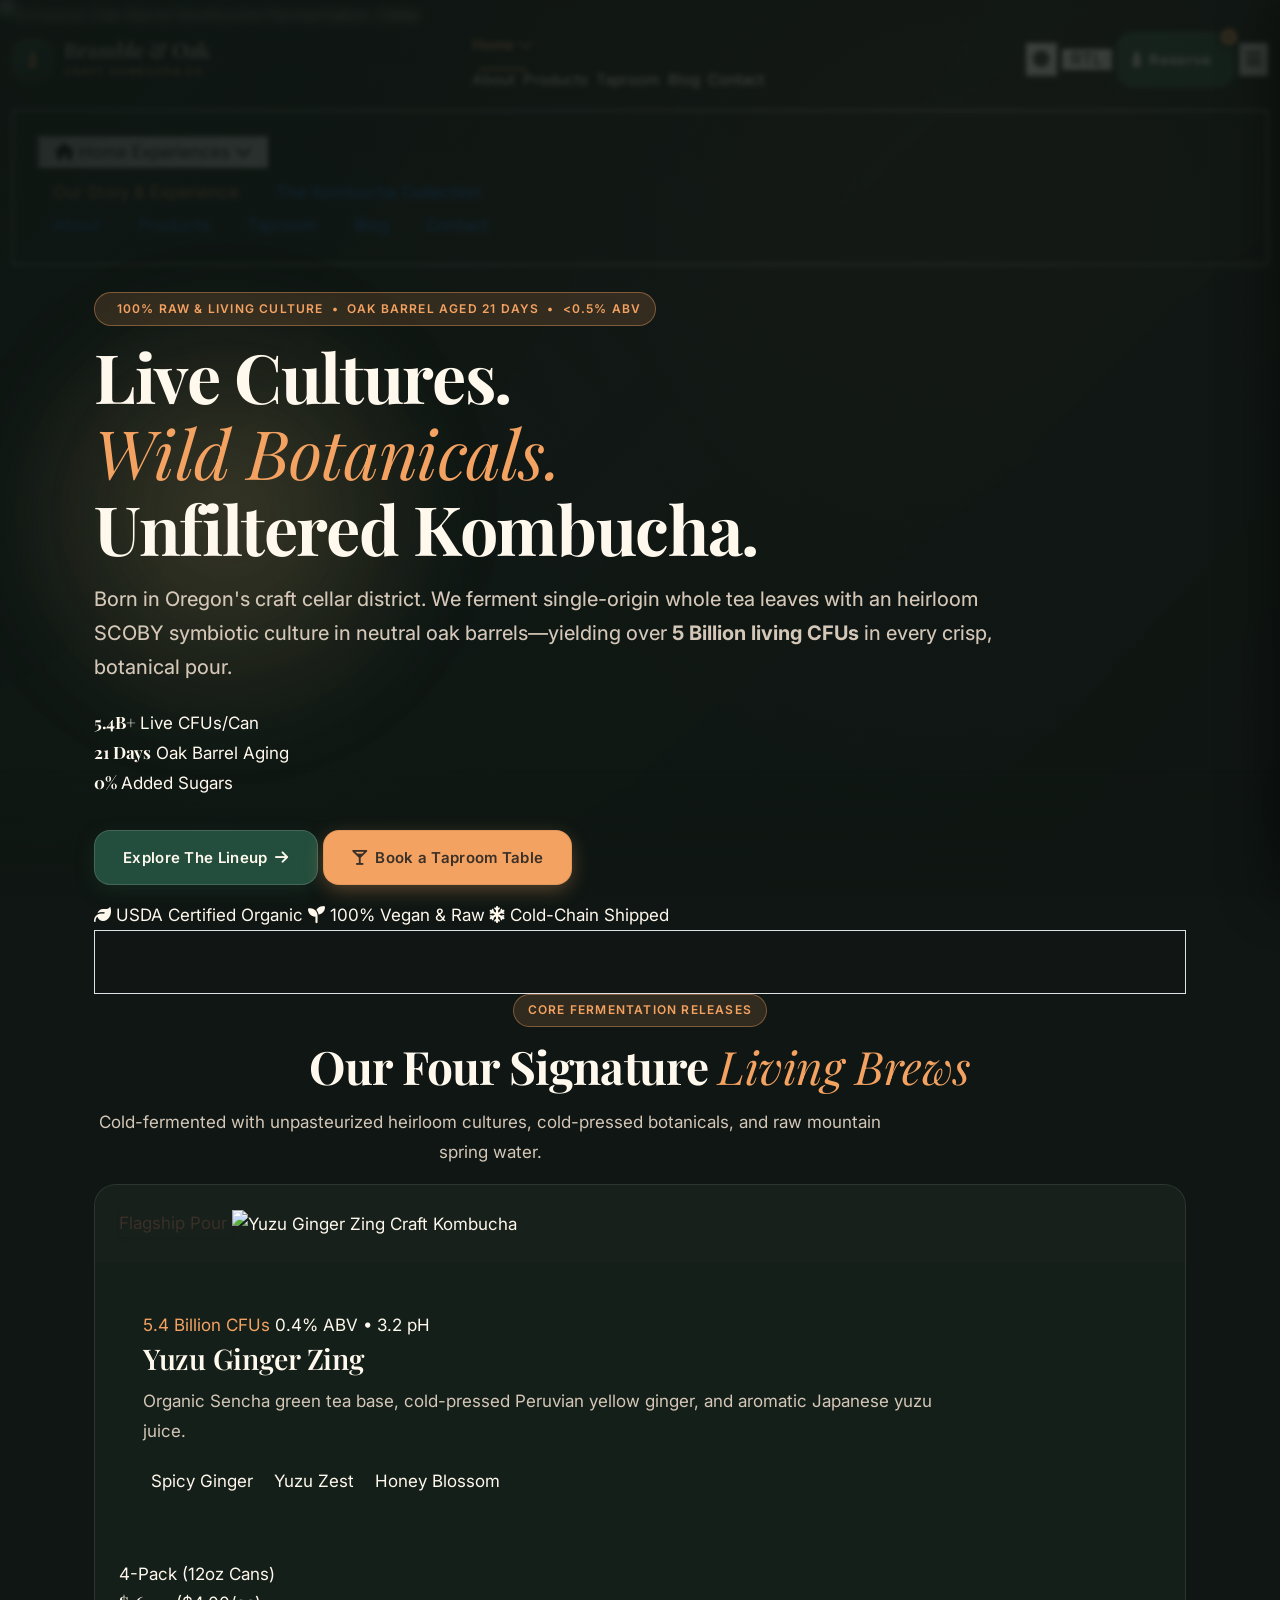
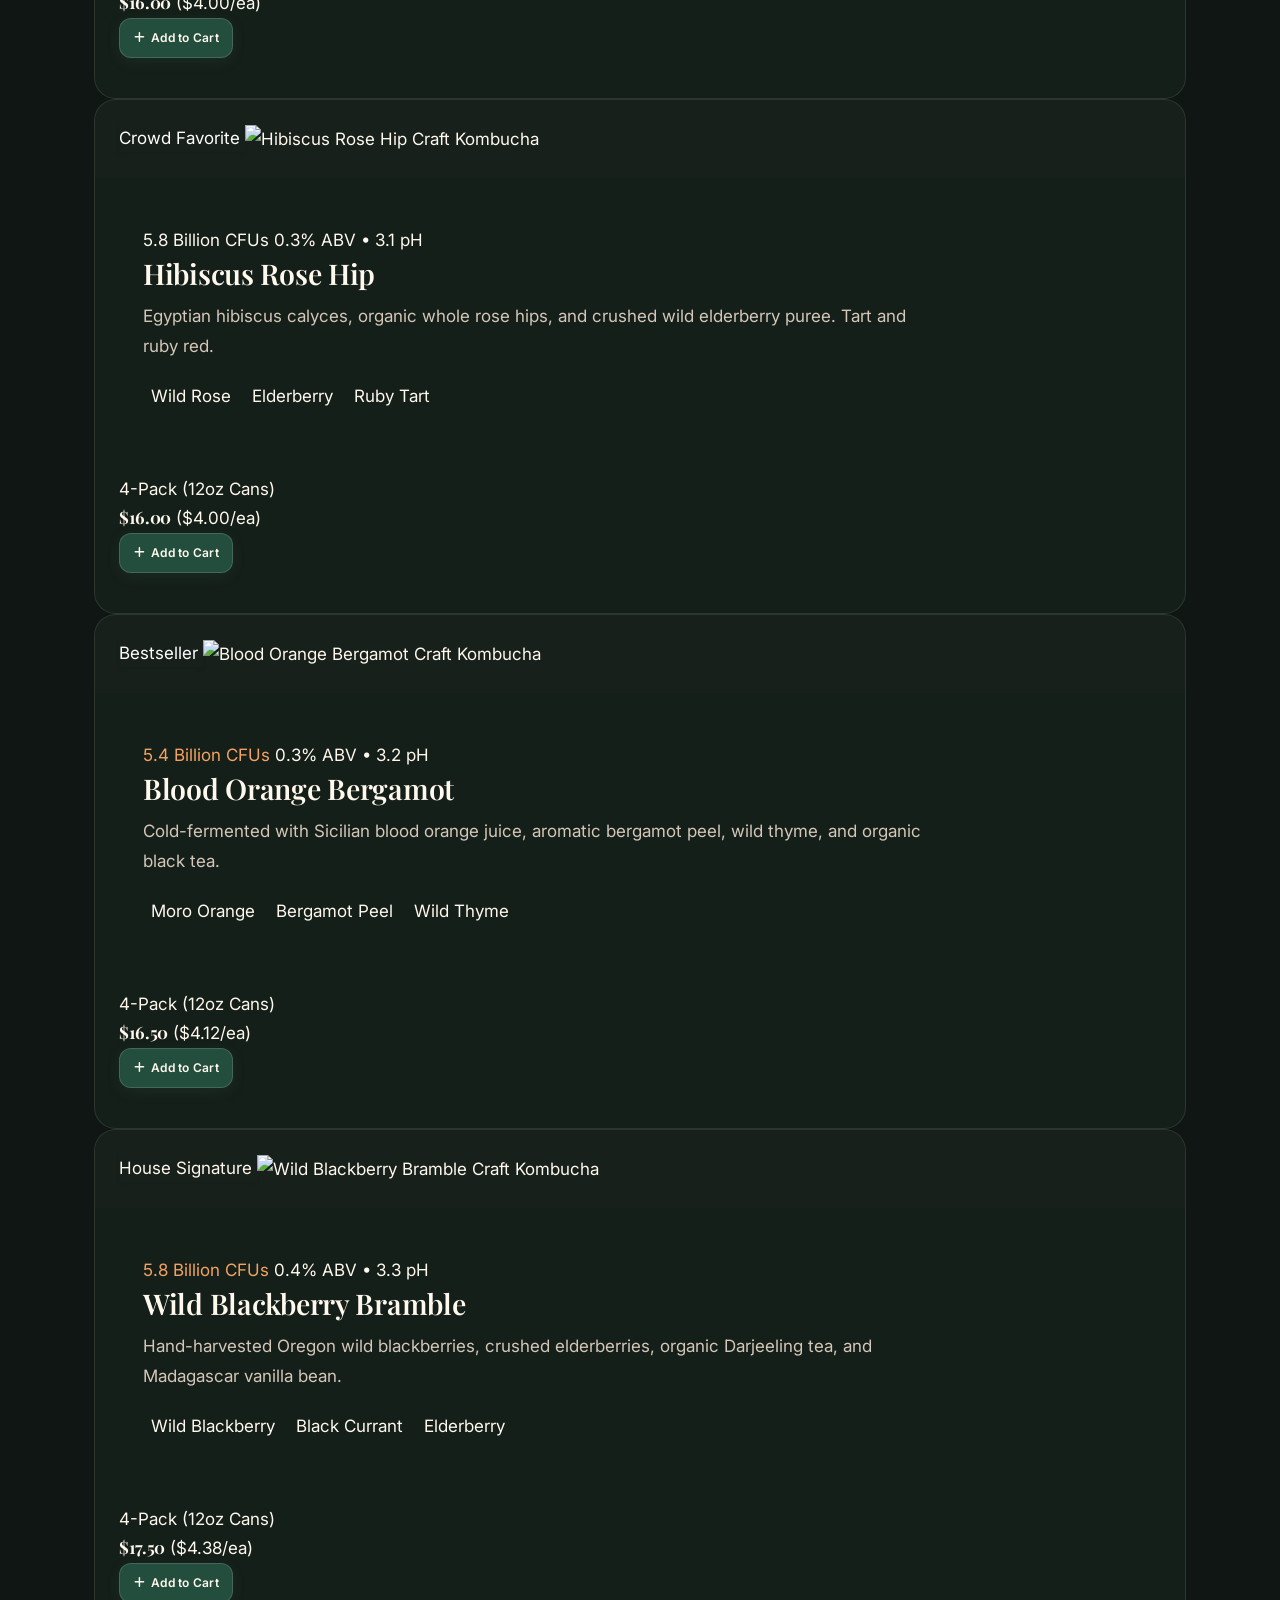
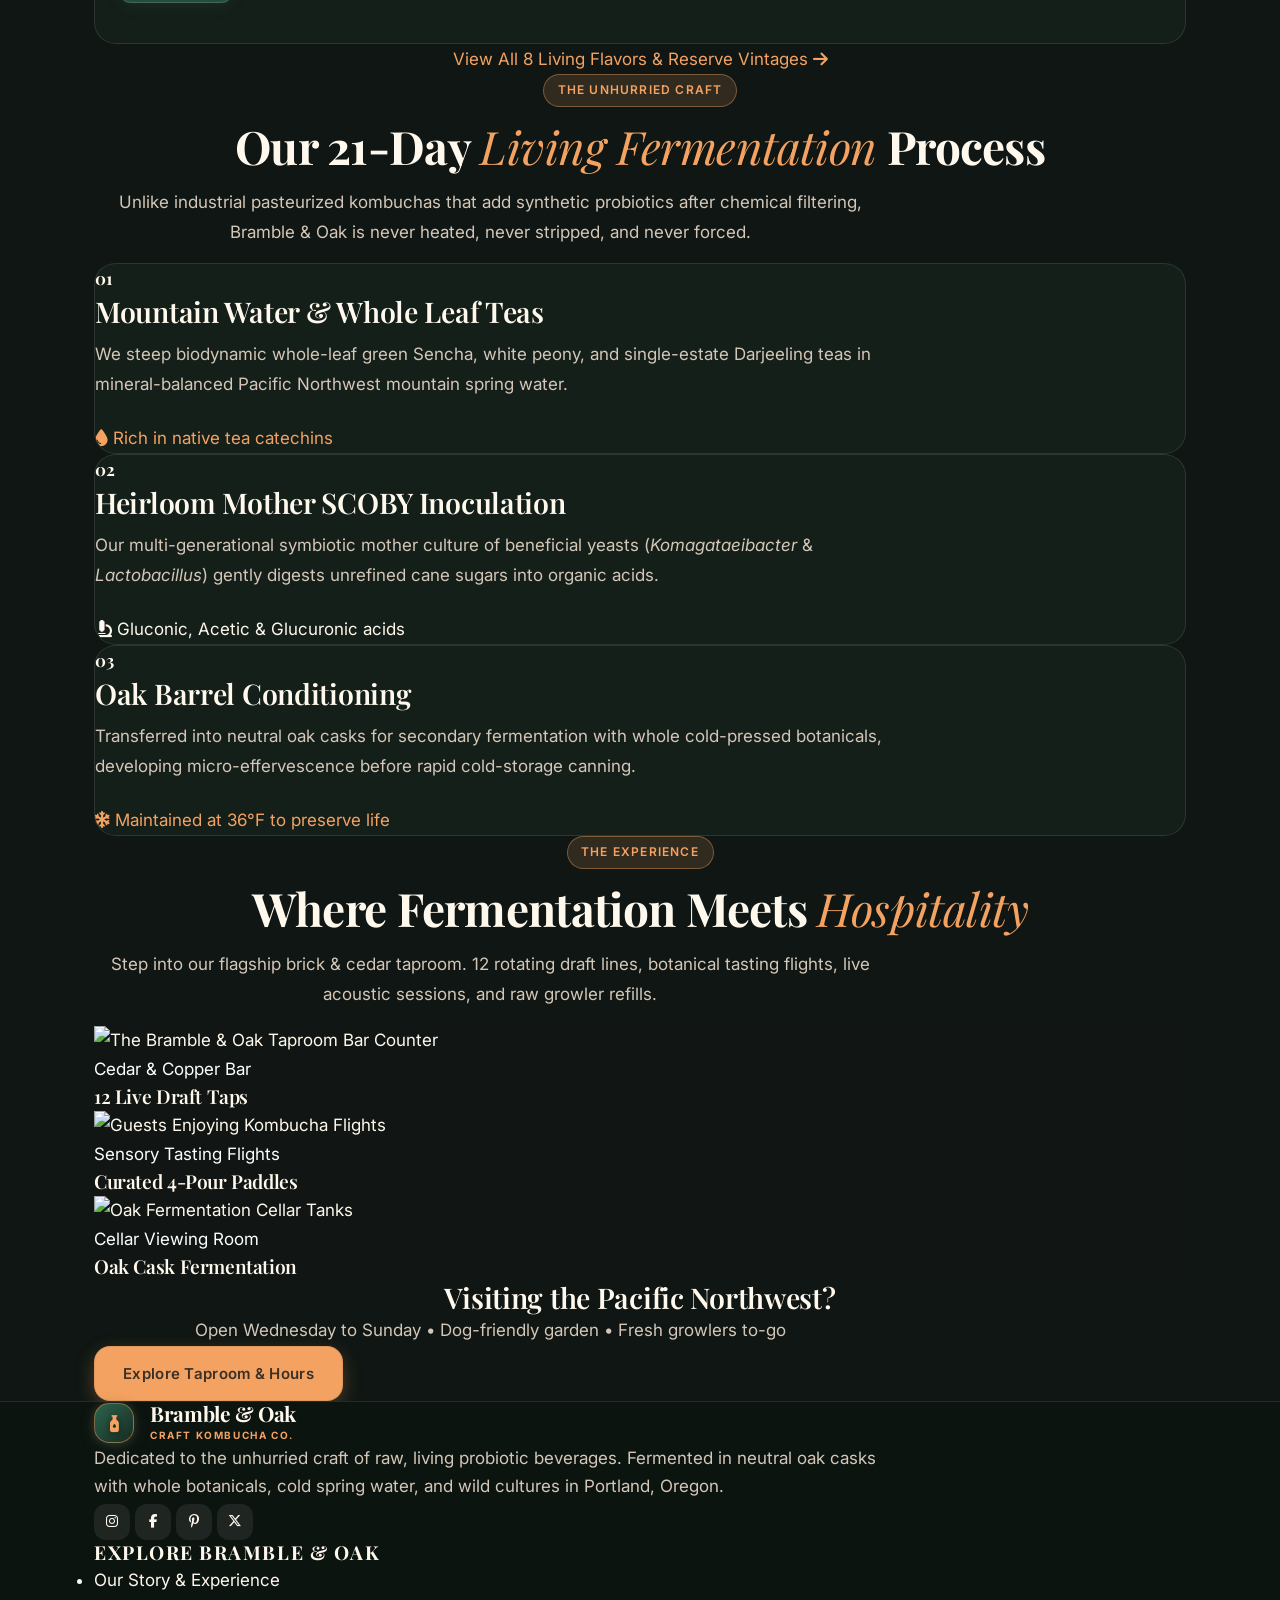
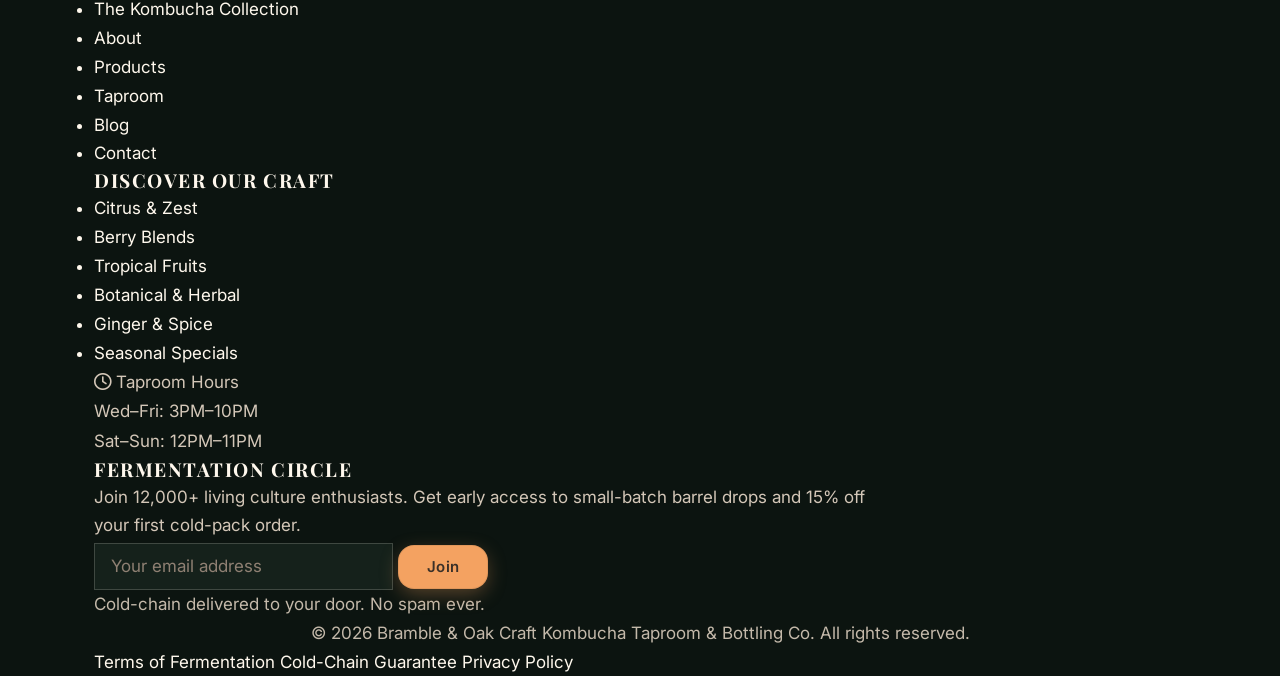
==== index.html @ 80ea899b "Initial commit - Craft Kombucha Taproom and Bottling Company" ====
<!DOCTYPE html>
<html lang="en" dir="ltr" class="dark">
<head>
  <meta charset="UTF-8">
  <meta name="viewport" content="width=device-width, initial-scale=1.0">
  <title>Our Story & Experience | Bramble & Oak Craft Kombucha Taproom & Bottling Co.</title>
  <meta name="description" content="Artisanal oak-aged raw kombucha brewed with high-mountain botanicals, living probiotic cultures, and zero artificial sweeteners. Visit our taproom or order fresh cold-chain cans.">

  <!-- Responsive Brand Favicon -->
  <link rel="icon" type="image/svg+xml" href="assets/images/favicon.svg">
  <link rel="alternate icon" href="assets/images/favicon.svg">
  <meta name="theme-color" content="#234E3D">

  <!-- Zero-Flash Theme & RTL Initializer -->
  <script>
    (function() {
      const theme = localStorage.getItem('bramble_theme_preference') || localStorage.getItem('zyma_theme_preference');
      if (theme === 'light') {
        document.documentElement.classList.remove('dark');
      } else {
        document.documentElement.classList.add('dark');
      }
      const dir = localStorage.getItem('bramble_direction_preference') || localStorage.getItem('zyma_direction_preference');
      if (dir === 'rtl') {
        document.documentElement.setAttribute('dir', 'rtl');
      }
    })();
  </script>

  <!-- Google Fonts: Playfair Display (Headings) & Inter (Body, Nav & Buttons) -->
  <link rel="preconnect" href="https://fonts.googleapis.com">
  <link rel="preconnect" href="https://fonts.gstatic.com" crossorigin>
  <link href="https://fonts.googleapis.com/css2?family=Inter:wght@300;400;500;600;700&family=Playfair+Display:ital,wght@0,400;0,600;0,700;0,800;1,400;1,600;1,700&display=swap" rel="stylesheet">

  <!-- Bootstrap 5.3 CSS -->
  <link href="https://cdn.jsdelivr.net/npm/bootstrap@5.3.3/dist/css/bootstrap.min.css" rel="stylesheet">

  <!-- Font Awesome 6 Icons -->
  <link rel="stylesheet" href="https://cdnjs.cloudflare.com/ajax/libs/font-awesome/6.5.1/css/all.min.css">

  <!-- AOS Animations -->
  <link href="https://unpkg.com/aos@2.3.1/dist/aos.css" rel="stylesheet">

  <!-- Tailwind CSS CDN -->
  <script src="https://cdn.tailwindcss.com"></script>
  <script>
    tailwind.config = {
      darkMode: 'class',
      theme: {
        extend: {
          colors: {
            'forest-green': '#234E3D',
            'forest-green-hover': '#1B3F31',
            'forest-green-light': '#2D634E',
            'warm-orange': '#F4A261',
            'warm-orange-hover': '#E7924F',
            'dark-brown': '#3A3028',
            'cream': '#FFF8ED',
            brand: {
              green: '#234E3D',
              orange: '#F4A261',
              brown: '#3A3028',
              cream: '#FFF8ED',
              dark: '#0F1613',
              surface: '#17211C',
            }
          },
          fontFamily: {
            heading: ['Playfair Display', 'Georgia', 'serif'],
            serif: ['Playfair Display', 'Georgia', 'serif'],
            body: ['Inter', 'system-ui', 'sans-serif'],
            sans: ['Inter', 'system-ui', 'sans-serif'],
          }
        }
      }
    }
  </script>

  <!-- Custom CSS -->
  <link rel="stylesheet" href="assets/css/custom.css">
</head>
<body class="bg-[#FDFBF7] dark:bg-[#0F1613] text-[#3A3028] dark:text-[#FFF8ED] transition-colors duration-300">

  <!-- ==========================================================================
       GLOBAL STICKY GLASSMORPHIC NAVBAR (BRAMBLE & OAK)
       ========================================================================== -->
  <header id="mainNavbar" class="fixed top-0 left-0 right-0 z-50 py-4 transition-all duration-300 border-b border-transparent">
    <div class="container mx-auto px-2.5 sm:px-6 lg:px-8">
      <div class="navbar-header-row flex items-center justify-between flex-nowrap w-full">
        
        <!-- Brand Logo -->
        <a href="index.html" class="brand-logo flex items-center gap-2.5 sm:gap-3 group text-decoration-none shrink min-w-0" aria-label="Bramble & Oak Craft Kombucha">
          <div class="brand-logo-icon shrink-0">
            <i class="fa-solid fa-bottle-droplet text-base sm:text-lg"></i>
          </div>
          <div class="brand-logo-text flex flex-col justify-center min-w-0">
            <span class="brand-logo-title">Bramble &amp; Oak</span>
            <span class="brand-logo-subtitle">Craft Kombucha Co.</span>
          </div>
        </a>

        <!-- Desktop Navigation Links (Inter, 14–16px, Medium/Semibold Weight) -->
        <nav class="hidden lg:flex items-center gap-7 text-sm font-medium text-[#3A3028] dark:text-[#FFF8ED]">
          <!-- Home Dropdown -->
          <div class="relative nav-dropdown-wrapper" id="homeDropdownWrapper">
            <button id="homeDropdownBtn" class="nav-link-item flex items-center gap-1.5 hover:text-[#F4A261] dark:hover:text-[#F4A261] transition py-2 text-warm-orange active font-semibold border-0 bg-transparent" aria-haspopup="true" aria-expanded="false">
              <span>Home</span>
              <i class="fa-solid fa-chevron-down text-[10px] opacity-75 transition-transform duration-200"></i>
            </button>
            <div id="homeDropdownMenu" class="nav-dropdown-menu absolute top-full left-0 mt-2 w-64 p-2 rounded-2xl bg-[#FDFBF7] dark:bg-[#17211C] border border-[#3A3028]/10 dark:border-[#FFF8ED]/10 shadow-2xl z-50">
              <a href="index.html" class="block px-3.5 py-2.5 rounded-xl text-xs font-semibold text-[#3A3028] dark:text-[#FFF8ED] bg-[#F4A261]/15 text-[#F4A261] transition text-decoration-none">
                <span class="block font-bold">Our Story &amp; Experience</span>
                <span class="text-[11px] text-[#3A3028]/70 dark:text-[#FFF8ED]/70 font-normal">General services &amp; brewery showcase</span>
              </a>
              <a href="home-niche.html" class="block px-3.5 py-2.5 rounded-xl text-xs font-semibold text-[#3A3028] dark:text-[#FFF8ED] hover:bg-[#F4A261]/15 hover:text-[#F4A261] transition text-decoration-none mt-1">
                <span class="block font-bold">The Kombucha Collection</span>
                <span class="text-[11px] text-[#3A3028]/70 dark:text-[#FFF8ED]/70 font-normal">Artisanal bottles &amp; reserve cellar</span>
              </a>
            </div>
          </div>

          <a href="about.html" class="nav-link-item hover:text-[#F4A261] dark:hover:text-[#F4A261] transition text-decoration-none">About</a>
          <a href="products.html" class="nav-link-item hover:text-[#F4A261] dark:hover:text-[#F4A261] transition text-decoration-none">Products</a>
          <a href="taproom.html" class="nav-link-item hover:text-[#F4A261] dark:hover:text-[#F4A261] transition text-decoration-none">Taproom</a>
          <a href="blog.html" class="nav-link-item hover:text-[#F4A261] dark:hover:text-[#F4A261] transition text-decoration-none">Blog</a>
          <a href="contact.html" class="nav-link-item hover:text-[#F4A261] dark:hover:text-[#F4A261] transition text-decoration-none">Contact</a>
        </nav>

        <!-- Utilities (Single Line Responsive on All Screen Sizes) -->
        <div class="navbar-utilities-group flex items-center gap-1 sm:gap-2 lg:gap-2.5 shrink-0">
          <!-- Theme Toggle -->
          <button class="theme-toggle-btn w-8 h-8 sm:w-9 sm:h-9 rounded-lg sm:rounded-xl border border-[#3A3028]/15 dark:border-[#FFF8ED]/15 bg-white/70 dark:bg-[#17211C]/70 hover:bg-[#F4A261]/15 flex items-center justify-center transition shrink-0" title="Toggle Theme" aria-label="Toggle dark/light mode">
            <i class="theme-toggle-icon fa-solid fa-sun text-[#F4A261] text-xs sm:text-sm"></i>
          </button>

          <!-- RTL / LTR Toggle (Single Line Responsive across Mobile, Tablet & Desktop) -->
          <button class="rtl-toggle-btn flex items-center justify-center h-8 sm:h-9 px-2 sm:px-2.5 rounded-lg sm:rounded-xl border border-[#3A3028]/15 dark:border-[#FFF8ED]/15 bg-white/70 dark:bg-[#17211C]/70 hover:bg-[#F4A261]/15 text-xs font-bold text-[#3A3028] dark:text-[#FFF8ED] transition shrink-0" title="Toggle Direction (RTL / LTR)" aria-label="Toggle text direction">
            <span class="rtl-toggle-text text-[11px] sm:text-xs font-bold">RTL</span>
          </button>

          <!-- Shopping Cart Trigger Button with Live Badge -->
          <button data-cart-trigger class="btn-primary-forest relative px-2.5 sm:px-3.5 h-8 sm:h-9 rounded-lg sm:rounded-xl text-xs flex items-center gap-1.5 sm:gap-2 shadow-md shrink-0" aria-label="Open Cart">
            <i class="fa-solid fa-bottle-droplet text-xs sm:text-sm text-[#F4A261]"></i>
            <span class="hidden sm:inline">Reserve</span>
            <span class="cart-badge-count absolute -top-1.5 -right-1.5 min-w-[18px] sm:min-w-[20px] h-[18px] sm:h-[20px] px-1 bg-[#F4A261] text-[#3A3028] text-[10px] sm:text-[11px] font-bold rounded-full flex items-center justify-center shadow">
              0
            </span>
          </button>

          <!-- Mobile Hamburger Toggle -->
          <button id="mobileMenuToggle" class="lg:hidden w-8 h-8 sm:w-9 sm:h-9 rounded-lg sm:rounded-xl border border-[#3A3028]/15 dark:border-[#FFF8ED]/15 bg-white/70 dark:bg-[#17211C]/70 flex items-center justify-center text-[#3A3028] dark:text-[#FFF8ED] focus:outline-none shrink-0" aria-label="Open Menu" aria-expanded="false">
            <i class="fa-solid fa-bars text-xs sm:text-sm"></i>
          </button>
        </div>
      </div>

      <!-- Mobile Dropdown Menu -->
      <div id="mobileMenuDropdown" class="lg:hidden hidden mt-3 p-4 rounded-2xl bg-[#FDFBF7]/98 dark:bg-[#17211C]/98 border border-[#3A3028]/10 dark:border-[#FFF8ED]/10 shadow-2xl backdrop-blur-xl space-y-2">
        <!-- Expandable Home Submenu -->
        <div>
          <button id="mobileHomeSubToggle" class="w-full flex items-center justify-between px-3 py-2.5 rounded-xl text-sm font-semibold text-[#3A3028] dark:text-[#FFF8ED] hover:bg-[#F4A261]/15 transition" aria-expanded="false">
            <span class="flex items-center gap-2"><i class="fa-solid fa-house text-xs text-[#F4A261]"></i> Home Experiences</span>
            <i class="fa-solid fa-chevron-down text-xs transition-transform duration-200"></i>
          </button>
          <div id="mobileHomeSubMenu" class="hidden pl-4 pr-1 py-1 space-y-1 mt-1 border-l-2 border-[#F4A261]/40 ml-3">
            <a href="index.html" class="block px-3 py-2 rounded-lg text-xs font-semibold text-[#F4A261] bg-[#F4A261]/15 text-decoration-none">
              Our Story & Experience
            </a>
            <a href="home-niche.html" class="block px-3 py-2 rounded-lg text-xs font-semibold text-[#3A3028] dark:text-[#FFF8ED] hover:bg-[#F4A261]/15 hover:text-[#F4A261] transition text-decoration-none">
              The Kombucha Collection
            </a>
          </div>
        </div>

        <a href="about.html" class="block px-3 py-2.5 rounded-xl text-sm font-semibold hover:bg-[#F4A261]/15 text-[#3A3028] dark:text-[#FFF8ED] text-decoration-none">
          About
        </a>
        <a href="products.html" class="block px-3 py-2.5 rounded-xl text-sm font-semibold hover:bg-[#F4A261]/15 text-[#3A3028] dark:text-[#FFF8ED] text-decoration-none">
          Products
        </a>
        <a href="taproom.html" class="block px-3 py-2.5 rounded-xl text-sm font-semibold hover:bg-[#F4A261]/15 text-[#3A3028] dark:text-[#FFF8ED] text-decoration-none">
          Taproom
        </a>
        <a href="blog.html" class="block px-3 py-2.5 rounded-xl text-sm font-semibold hover:bg-[#F4A261]/15 text-[#3A3028] dark:text-[#FFF8ED] text-decoration-none">
          Blog
        </a>
        <a href="contact.html" class="block px-3 py-2.5 rounded-xl text-sm font-semibold hover:bg-[#F4A261]/15 text-[#3A3028] dark:text-[#FFF8ED] text-decoration-none">
          Contact
        </a>


      </div>
    </div>
  </header>

  <!-- ==========================================================================
       HERO SECTION: MASTER BRAND SHOWCASE
       H1: 56–72px desktop, 36–44px mobile, tight line height
       Rich typography, selective italic emphasis, warm orange highlights
       ========================================================================== -->
  <section class="relative min-h-screen pt-32 pb-20 flex items-center overflow-hidden">
    <!-- Hero Background Image & Atmospheric Overlays -->
    <div class="hero-bg-layer" aria-hidden="true">
      <img src="https://images.unsplash.com/photo-1558642452-9d2a7deb7f62?auto=format&fit=crop&q=80&w=2000" 
           alt="Artisanal Oak Barrel Kombucha Fermentation Cellar" 
           class="hero-bg-img hero-parallax-bg" 
           data-parallax-speed="0.18"
           loading="eager" 
           fetchpriority="high">
      <div class="hero-bg-overlay"></div>
      <div class="hero-bg-gradient-bottom"></div>
    </div>

    <!-- Ambient Auras -->
    <div class="ambient-glow-amber top-12 -left-20"></div>
    <div class="ambient-glow-green bottom-10 right-0"></div>

    <div class="container mx-auto px-4 sm:px-6 lg:px-8 relative z-10">
      <div class="grid grid-cols-1 lg:grid-cols-12 gap-12 items-center">
        
        <!-- Left Column: Copy & CTAs with Cinematic Staggered Entrance -->
        <div class="lg:col-span-7 space-y-6">
          <!-- Quality Pill Badges with Balanced Letter Spacing -->
          <div class="section-eyebrow hero-eyebrow-enter">
            <span class="w-2 h-2 rounded-full bg-emerald-600 dark:bg-emerald-500 animate-ping shrink-0"></span>
            <span class="whitespace-nowrap">100% Raw &amp; Living Culture</span>
            <span class="hidden sm:inline text-stone-500 dark:text-stone-400">•</span>
            <span class="hidden sm:inline whitespace-nowrap">Oak Barrel Aged 21 Days</span>
            <span class="hidden md:inline text-stone-500 dark:text-stone-400">•</span>
            <span class="hidden md:inline whitespace-nowrap">&lt;0.5% ABV</span>
          </div>

          <!-- Fluid H1: 56–72px desktop, 36–44px mobile -->
          <h1 class="text-h1 hero-title-enter" dir="ltr">
            Live Cultures. <br>
            <span class="editorial-italic font-normal text-warm-orange">Wild Botanicals.</span><br>
            Unfiltered Kombucha.
          </h1>

          <!-- Body Text: Inter, 16–18px desktop, 15–16px mobile, Line height 1.6–1.8 -->
          <p class="lead-text max-w-xl hero-lead-enter" dir="ltr">
            Born in Oregon's craft cellar district. We ferment single-origin whole tea leaves with an heirloom SCOBY symbiotic culture in neutral oak barrels—yielding over <strong class="text-stone-900 dark:text-white font-semibold">5 Billion living CFUs</strong> in every crisp, botanical pour.
          </p>

          <!-- Metric Highlights Grid -->
          <div class="grid grid-cols-3 gap-4 pt-2 max-w-lg border-y border-stone-300/80 dark:border-stone-800/80 py-4 hero-metrics-enter" dir="ltr">
            <div>
              <span class="block font-heading font-bold text-2xl sm:text-3xl text-warm-orange">5.4B+</span>
              <span class="text-[11px] uppercase tracking-wider text-stone-700 dark:text-stone-400 font-semibold font-sans">Live CFUs/Can</span>
            </div>
            <div>
              <span class="block font-heading font-bold text-2xl sm:text-3xl text-[#1E4334] dark:text-emerald-400">21 Days</span>
              <span class="text-[11px] uppercase tracking-wider text-stone-700 dark:text-stone-400 font-semibold font-sans">Oak Barrel Aging</span>
            </div>
            <div>
              <span class="block font-heading font-bold text-2xl sm:text-3xl text-stone-900 dark:text-stone-200">0%</span>
              <span class="text-[11px] uppercase tracking-wider text-stone-700 dark:text-stone-400 font-semibold font-sans">Added Sugars</span>
            </div>
          </div>

          <!-- Buttons: Primary Forest Green + Secondary Warm Orange -->
          <div class="flex flex-wrap items-center gap-4 pt-2 hero-cta-enter">
            <a href="products.html" class="btn-primary-forest text-decoration-none">
              <span>Explore The Lineup</span>
              <i class="fa-solid fa-arrow-right text-xs"></i>
            </a>
            <a href="taproom.html#reservations" class="btn-secondary-orange text-decoration-none">
              <i class="fa-solid fa-martini-glass text-xs"></i>
              <span>Book a Taproom Table</span>
            </a>
          </div>

          <!-- Trust Badges with Tasteful Spacing -->
          <div class="pt-3 flex flex-wrap items-center gap-6 text-xs text-stone-700 dark:text-stone-400 font-medium hero-trust-enter">
            <span class="flex items-center gap-1.5"><i class="fa-solid fa-leaf text-[#1E4334] dark:text-[#F4A261]"></i> USDA Certified Organic</span>
            <span class="flex items-center gap-1.5"><i class="fa-solid fa-seedling text-[#1E4334] dark:text-[#F4A261]"></i> 100% Vegan & Raw</span>
            <span class="flex items-center gap-1.5"><i class="fa-solid fa-snowflake text-sky-600 dark:text-sky-400"></i> Cold-Chain Shipped</span>
          </div>
        </div>

        <!-- Right Column: Visual Bottle Composition & Card -->
        <div class="lg:col-span-5 relative hero-card-enter">
          <div class="relative mx-auto max-w-md">
            
            <!-- Glow backdrop circle -->
            <div class="absolute inset-0 bg-gradient-to-tr from-[#F4A261]/25 to-[#234E3D]/20 rounded-full filter blur-3xl transform scale-90"></div>

            <!-- Main Feature Image with Glass Frame & Subtle Parallax Response -->
            <div class="relative rounded-3xl overflow-hidden border border-white/20 dark:border-stone-700/60 shadow-2xl bg-white/40 dark:bg-stone-800/40 backdrop-blur-xl p-3 img-zoom-container">
              <img src="https://images.unsplash.com/photo-1556881286-fc6915169721?auto=format&fit=crop&q=80&w=1200" 
                   alt="Bramble & Oak Craft Kombucha Pour with Botanicals" 
                   class="w-full h-[460px] object-cover rounded-2xl hover-scale hero-parallax-img"
                   data-parallax-speed="0.08"
                   loading="eager"
                   fetchpriority="high">
            </div>

          </div>
        </div>

      </div>
    </div>
  </section>

  <!-- ==========================================================================
       SIGNATURE FLAVORS SHOWCASE
       H2: 40–48px desktop, 28–34px mobile
       H3: 24–30px desktop, 22–26px mobile
       ========================================================================== -->
  <section class="py-24 relative bg-[#F9F5EC]/60 dark:bg-[#111714]">
    <div class="container mx-auto px-4 sm:px-6 lg:px-8">
      
      <!-- Section Header -->
      <div class="max-w-2xl mx-auto text-center space-y-3 mb-16" data-aos="fade-up">
        <span class="section-eyebrow">
          Core Fermentation Releases
        </span>
        <h2 class="text-h2 font-heading">
          Our Four Signature <span class="editorial-italic font-normal text-warm-orange">Living Brews</span>
        </h2>
        <p class="text-stone-600 dark:text-stone-300 text-sm sm:text-base">
          Cold-fermented with unpasteurized heirloom cultures, cold-pressed botanicals, and raw mountain spring water.
        </p>
      </div>

      <!-- 4 Cards Grid -->
      <div class="grid grid-cols-1 md:grid-cols-2 lg:grid-cols-4 gap-6 xl:gap-8">
        
        <!-- Product 1: Yuzu Ginger Zing -->
        <div class="glass-card flex flex-col justify-between overflow-hidden group hover-lift fade-up-scroll h-full" data-aos="fade-up" data-aos-delay="50">
          <div>
            <div class="relative overflow-hidden h-60 bg-gradient-to-b from-[#F4A261]/10 to-transparent p-4 flex items-center justify-center img-zoom-container">
              <span class="absolute top-4 left-4 z-10 px-2.5 py-1 rounded-full text-[10px] font-semibold uppercase tracking-wider bg-[#F4A261] text-[#3A3028] shadow-sm">
                Flagship Pour
              </span>
              <img src="https://images.unsplash.com/photo-1613478223719-2ab802602423?auto=format&fit=crop&q=80&w=800" 
                   alt="Yuzu Ginger Zing Craft Kombucha" 
                   loading="lazy"
                   class="h-full w-full object-cover rounded-xl filter drop-shadow-md group-hover:scale-105 transition-transform duration-500">
            </div>

            <div class="p-5 space-y-3">
              <div class="flex items-center justify-between text-xs text-stone-600 dark:text-stone-400">
                <span class="font-semibold text-warm-orange">5.4 Billion CFUs</span>
                <span>0.4% ABV • 3.2 pH</span>
              </div>
              <h3 class="text-h3 font-heading font-bold text-stone-900 dark:text-white group-hover:text-warm-orange transition">
                Yuzu Ginger Zing
              </h3>
              <p class="text-xs text-stone-600 dark:text-stone-300 line-clamp-2 leading-relaxed">
                Organic Sencha green tea base, cold-pressed Peruvian yellow ginger, and aromatic Japanese yuzu juice.
              </p>
              
              <!-- Tasting notes tags with balanced letter spacing -->
              <div class="flex flex-wrap gap-1.5 pt-1">
                <span class="px-2 py-0.5 rounded-md bg-stone-200/70 dark:bg-stone-800 text-[10px] font-semibold text-stone-700 dark:text-stone-300">Spicy Ginger</span>
                <span class="px-2 py-0.5 rounded-md bg-stone-200/70 dark:bg-stone-800 text-[10px] font-semibold text-stone-700 dark:text-stone-300">Yuzu Zest</span>
                <span class="px-2 py-0.5 rounded-md bg-stone-200/70 dark:bg-stone-800 text-[10px] font-semibold text-stone-700 dark:text-stone-300">Honey Blossom</span>
              </div>
            </div>
          </div>

          <div class="p-4 sm:p-5 pt-0 border-t border-stone-200/60 dark:border-stone-800/60 mt-auto">
            <div class="flex items-center justify-between py-3 gap-2 min-h-[58px]">
              <div class="min-w-0 pr-1">
                <span class="text-[11px] sm:text-xs text-stone-600 dark:text-stone-400 block font-medium truncate">4-Pack (12oz Cans)</span>
                <div class="flex items-baseline gap-1">
                  <span class="font-heading font-bold text-base sm:text-lg text-stone-900 dark:text-white">$16.00</span>
                  <span class="text-[10px] sm:text-[11px] text-stone-500 dark:text-stone-400 font-medium whitespace-nowrap">($4.00/ea)</span>
                </div>
              </div>
              <button type="button" 
                onclick="window.handleCardAddToCart(this, 'yuzu-ginger-zing', 'fourPack', 1)" 
                class="btn-card-add shrink-0 px-3 py-2 text-xs font-semibold rounded-xl flex items-center justify-center gap-1.5 shadow-md active:scale-95 transition-all" 
                aria-label="Add Yuzu Ginger Zing to cart">
                <i class="fa-solid fa-plus text-[10px]"></i>
                <span class="whitespace-nowrap">Add to Cart</span>
              </button>
            </div>
          </div>
        </div>

        <!-- Product 2: Hibiscus Rose Hip -->
        <div class="glass-card flex flex-col justify-between overflow-hidden group hover-lift fade-up-scroll h-full" data-aos="fade-up" data-aos-delay="100">
          <div>
            <div class="relative overflow-hidden h-60 bg-gradient-to-b from-rose-500/10 to-transparent p-4 flex items-center justify-center img-zoom-container">
              <span class="absolute top-4 left-4 z-10 px-2.5 py-1 rounded-full text-[10px] font-semibold uppercase tracking-wider bg-rose-600 text-white shadow-sm">
                Crowd Favorite
              </span>
              <img src="https://images.unsplash.com/photo-1544145945-f90425340c7e?auto=format&fit=crop&q=80&w=800" 
                   alt="Hibiscus Rose Hip Craft Kombucha" 
                   loading="lazy"
                   class="h-full w-full object-cover rounded-xl filter drop-shadow-md group-hover:scale-105 transition-transform duration-500">
            </div>

            <div class="p-5 space-y-3">
              <div class="flex items-center justify-between text-xs text-stone-600 dark:text-stone-400">
                <span class="font-semibold text-rose-600 dark:text-rose-400">5.8 Billion CFUs</span>
                <span>0.3% ABV • 3.1 pH</span>
              </div>
              <h3 class="text-h3 font-heading font-bold text-stone-900 dark:text-white group-hover:text-warm-orange transition">
                Hibiscus Rose Hip
              </h3>
              <p class="text-xs text-stone-600 dark:text-stone-300 line-clamp-2 leading-relaxed">
                Egyptian hibiscus calyces, organic whole rose hips, and crushed wild elderberry puree. Tart and ruby red.
              </p>
              
              <div class="flex flex-wrap gap-1.5 pt-1">
                <span class="px-2 py-0.5 rounded-md bg-stone-200/70 dark:bg-stone-800 text-[10px] font-semibold text-stone-700 dark:text-stone-300">Wild Rose</span>
                <span class="px-2 py-0.5 rounded-md bg-stone-200/70 dark:bg-stone-800 text-[10px] font-semibold text-stone-700 dark:text-stone-300">Elderberry</span>
                <span class="px-2 py-0.5 rounded-md bg-stone-200/70 dark:bg-stone-800 text-[10px] font-semibold text-stone-700 dark:text-stone-300">Ruby Tart</span>
              </div>
            </div>
          </div>

          <div class="p-4 sm:p-5 pt-0 border-t border-stone-200/60 dark:border-stone-800/60 mt-auto">
            <div class="flex items-center justify-between py-3 gap-2 min-h-[58px]">
              <div class="min-w-0 pr-1">
                <span class="text-[11px] sm:text-xs text-stone-600 dark:text-stone-400 block font-medium truncate">4-Pack (12oz Cans)</span>
                <div class="flex items-baseline gap-1">
                  <span class="font-heading font-bold text-base sm:text-lg text-stone-900 dark:text-white">$16.00</span>
                  <span class="text-[10px] sm:text-[11px] text-stone-500 dark:text-stone-400 font-medium whitespace-nowrap">($4.00/ea)</span>
                </div>
              </div>
              <button type="button" 
                onclick="window.handleCardAddToCart(this, 'hibiscus-rose-hip', 'fourPack', 1)" 
                class="btn-card-add shrink-0 px-3 py-2 text-xs font-semibold rounded-xl flex items-center justify-center gap-1.5 shadow-md active:scale-95 transition-all" 
                aria-label="Add Hibiscus Rose Hip to cart">
                <i class="fa-solid fa-plus text-[10px]"></i>
                <span class="whitespace-nowrap">Add to Cart</span>
              </button>
            </div>
          </div>
        </div>

        <!-- Product 3: Blood Orange Bergamot -->
        <div class="glass-card flex flex-col justify-between overflow-hidden group hover-lift fade-up-scroll h-full" data-aos="fade-up" data-aos-delay="150">
          <div>
            <div class="relative overflow-hidden h-60 bg-gradient-to-b from-orange-500/10 to-transparent p-4 flex items-center justify-center img-zoom-container">
              <span class="absolute top-4 left-4 z-10 px-2.5 py-1 rounded-full text-[10px] font-semibold uppercase tracking-wider bg-orange-600 text-white shadow-sm">
                Bestseller
              </span>
              <img src="https://images.unsplash.com/photo-1536935338788-846bb9981813?auto=format&fit=crop&q=80&w=800" 
                   alt="Blood Orange Bergamot Craft Kombucha" 
                   loading="lazy"
                   class="h-full w-full object-cover rounded-xl filter drop-shadow-md group-hover:scale-105 transition-transform duration-500">
            </div>

            <div class="p-5 space-y-3">
              <div class="flex items-center justify-between text-xs text-stone-600 dark:text-stone-400">
                <span class="font-semibold text-warm-orange">5.4 Billion CFUs</span>
                <span>0.3% ABV • 3.2 pH</span>
              </div>
              <h3 class="text-h3 font-heading font-bold text-stone-900 dark:text-white group-hover:text-warm-orange transition">
                Blood Orange Bergamot
              </h3>
              <p class="text-xs text-stone-600 dark:text-stone-300 line-clamp-2 leading-relaxed">
                Cold-fermented with Sicilian blood orange juice, aromatic bergamot peel, wild thyme, and organic black tea.
              </p>
              
              <div class="flex flex-wrap gap-1.5 pt-1">
                <span class="px-2 py-0.5 rounded-md bg-stone-200/70 dark:bg-stone-800 text-[10px] font-semibold text-stone-700 dark:text-stone-300">Moro Orange</span>
                <span class="px-2 py-0.5 rounded-md bg-stone-200/70 dark:bg-stone-800 text-[10px] font-semibold text-stone-700 dark:text-stone-300">Bergamot Peel</span>
                <span class="px-2 py-0.5 rounded-md bg-stone-200/70 dark:bg-stone-800 text-[10px] font-semibold text-stone-700 dark:text-stone-300">Wild Thyme</span>
              </div>
            </div>
          </div>

          <div class="p-4 sm:p-5 pt-0 border-t border-stone-200/60 dark:border-stone-800/60 mt-auto">
            <div class="flex items-center justify-between py-3 gap-2 min-h-[58px]">
              <div class="min-w-0 pr-1">
                <span class="text-[11px] sm:text-xs text-stone-600 dark:text-stone-400 block font-medium truncate">4-Pack (12oz Cans)</span>
                <div class="flex items-baseline gap-1">
                  <span class="font-heading font-bold text-base sm:text-lg text-stone-900 dark:text-white">$16.50</span>
                  <span class="text-[10px] sm:text-[11px] text-stone-500 dark:text-stone-400 font-medium whitespace-nowrap">($4.12/ea)</span>
                </div>
              </div>
              <button type="button" 
                onclick="window.handleCardAddToCart(this, 'blood-orange-bergamot', 'fourPack', 1)" 
                class="btn-card-add shrink-0 px-3 py-2 text-xs font-semibold rounded-xl flex items-center justify-center gap-1.5 shadow-md active:scale-95 transition-all" 
                aria-label="Add Blood Orange Bergamot to cart">
                <i class="fa-solid fa-plus text-[10px]"></i>
                <span class="whitespace-nowrap">Add to Cart</span>
              </button>
            </div>
          </div>
        </div>

        <!-- Product 4: Wild Blackberry Bramble -->
        <div class="glass-card flex flex-col justify-between overflow-hidden group hover-lift fade-up-scroll h-full" data-aos="fade-up" data-aos-delay="200">
          <div>
            <div class="relative overflow-hidden h-60 bg-gradient-to-b from-[#234E3D]/15 to-transparent p-4 flex items-center justify-center img-zoom-container">
              <span class="absolute top-4 left-4 z-10 px-2.5 py-1 rounded-full text-[10px] font-semibold uppercase tracking-wider bg-[#234E3D] text-[#FFF8ED] shadow-sm">
                House Signature
              </span>
              <img src="https://images.unsplash.com/photo-1563227812-0ea4c22e6cc8?auto=format&fit=crop&q=80&w=800" 
                   alt="Wild Blackberry Bramble Craft Kombucha" 
                   loading="lazy"
                   class="h-full w-full object-cover rounded-xl filter drop-shadow-md group-hover:scale-105 transition-transform duration-500">
            </div>

            <div class="p-5 space-y-3">
              <div class="flex items-center justify-between text-xs text-stone-600 dark:text-stone-400">
                <span class="font-semibold text-warm-orange">5.8 Billion CFUs</span>
                <span>0.4% ABV • 3.3 pH</span>
              </div>
              <h3 class="text-h3 font-heading font-bold text-stone-900 dark:text-white group-hover:text-warm-orange transition">
                Wild Blackberry Bramble
              </h3>
              <p class="text-xs text-stone-600 dark:text-stone-300 line-clamp-2 leading-relaxed">
                Hand-harvested Oregon wild blackberries, crushed elderberries, organic Darjeeling tea, and Madagascar vanilla bean.
              </p>
              
              <div class="flex flex-wrap gap-1.5 pt-1">
                <span class="px-2 py-0.5 rounded-md bg-stone-200/70 dark:bg-stone-800 text-[10px] font-semibold text-stone-700 dark:text-stone-300">Wild Blackberry</span>
                <span class="px-2 py-0.5 rounded-md bg-stone-200/70 dark:bg-stone-800 text-[10px] font-semibold text-stone-700 dark:text-stone-300">Black Currant</span>
                <span class="px-2 py-0.5 rounded-md bg-stone-200/70 dark:bg-stone-800 text-[10px] font-semibold text-stone-700 dark:text-stone-300">Elderberry</span>
              </div>
            </div>
          </div>

          <div class="p-4 sm:p-5 pt-0 border-t border-stone-200/60 dark:border-stone-800/60 mt-auto">
            <div class="flex items-center justify-between py-3 gap-2 min-h-[58px]">
              <div class="min-w-0 pr-1">
                <span class="text-[11px] sm:text-xs text-stone-600 dark:text-stone-400 block font-medium truncate">4-Pack (12oz Cans)</span>
                <div class="flex items-baseline gap-1">
                  <span class="font-heading font-bold text-base sm:text-lg text-stone-900 dark:text-white">$17.50</span>
                  <span class="text-[10px] sm:text-[11px] text-stone-500 dark:text-stone-400 font-medium whitespace-nowrap">($4.38/ea)</span>
                </div>
              </div>
              <button type="button" 
                onclick="window.handleCardAddToCart(this, 'wild-blackberry-bramble', 'fourPack', 1)" 
                class="btn-card-add shrink-0 px-3 py-2 text-xs font-semibold rounded-xl flex items-center justify-center gap-1.5 shadow-md active:scale-95 transition-all" 
                aria-label="Add Wild Blackberry Bramble to cart">
                <i class="fa-solid fa-plus text-[10px]"></i>
                <span class="whitespace-nowrap">Add to Cart</span>
              </button>
            </div>
          </div>
        </div>

      </div>

      <!-- Bottom link to full catalog -->
      <div class="mt-12 text-center">
        <a href="products.html" class="inline-flex items-center gap-2 text-sm font-semibold text-warm-orange hover:text-[#E7924F] transition group text-decoration-none">
          <span>View All 8 Living Flavors & Reserve Vintages</span>
          <i class="fa-solid fa-arrow-right text-xs group-hover:translate-x-1 transition-transform"></i>
        </a>
      </div>

    </div>
  </section>

  <!-- ==========================================================================
       THE FERMENTATION PHILOSOPHY
       ========================================================================== -->
  <section class="py-24 relative overflow-hidden">
    <div class="container mx-auto px-4 sm:px-6 lg:px-8">
      
      <div class="max-w-3xl mx-auto text-center space-y-3 mb-16" data-aos="fade-up">
        <span class="section-eyebrow">
          The Unhurried Craft
        </span>
        <h2 class="text-h2 font-heading">
          Our 21-Day <span class="editorial-italic font-normal text-warm-orange">Living Fermentation</span> Process
        </h2>
        <p class="text-stone-600 dark:text-stone-300 text-sm sm:text-base leading-relaxed">
          Unlike industrial pasteurized kombuchas that add synthetic probiotics after chemical filtering, Bramble & Oak is never heated, never stripped, and never forced.
        </p>
      </div>

      <!-- 3-Step Process Cards -->
      <div class="grid grid-cols-1 md:grid-cols-3 gap-8 relative">
        
        <!-- Step 1 -->
        <div class="glass-card p-8 relative space-y-4 hover-lift" data-aos="fade-up" data-aos-delay="100">
          <div class="w-14 h-14 rounded-2xl bg-[#F4A261]/15 text-warm-orange flex items-center justify-center font-bold text-2xl font-heading">
            01
          </div>
          <h3 class="text-h3 font-heading font-bold text-stone-900 dark:text-white">
            Mountain Water & Whole Leaf Teas
          </h3>
          <p class="text-sm text-stone-600 dark:text-stone-300 leading-relaxed">
            We steep biodynamic whole-leaf green Sencha, white peony, and single-estate Darjeeling teas in mineral-balanced Pacific Northwest mountain spring water.
          </p>
          <div class="pt-2 text-xs font-semibold text-warm-orange flex items-center gap-1.5">
            <i class="fa-solid fa-droplet"></i>
            <span>Rich in native tea catechins</span>
          </div>
        </div>

        <!-- Step 2 -->
        <div class="glass-card p-8 relative space-y-4 hover-lift" data-aos="fade-up" data-aos-delay="200">
          <div class="w-14 h-14 rounded-2xl bg-[#234E3D]/15 text-[#234E3D] dark:text-[#F4A261] flex items-center justify-center font-bold text-2xl font-heading">
            02
          </div>
          <h3 class="text-h3 font-heading font-bold text-stone-900 dark:text-white">
            Heirloom Mother SCOBY Inoculation
          </h3>
          <p class="text-sm text-stone-600 dark:text-stone-300 leading-relaxed">
            Our multi-generational symbiotic mother culture of beneficial yeasts (<em>Komagataeibacter</em> & <em>Lactobacillus</em>) gently digests unrefined cane sugars into organic acids.
          </p>
          <div class="pt-2 text-xs font-semibold text-[#234E3D] dark:text-[#F4A261] flex items-center gap-1.5">
            <i class="fa-solid fa-microscope"></i>
            <span>Gluconic, Acetic & Glucuronic acids</span>
          </div>
        </div>

        <!-- Step 3 -->
        <div class="glass-card p-8 relative space-y-4 hover-lift" data-aos="fade-up" data-aos-delay="300">
          <div class="w-14 h-14 rounded-2xl bg-amber-700/15 text-amber-700 dark:text-[#F4A261] flex items-center justify-center font-bold text-2xl font-heading">
            03
          </div>
          <h3 class="text-h3 font-heading font-bold text-stone-900 dark:text-white">
            Oak Barrel Conditioning 
          </h3>
          <p class="text-sm text-stone-600 dark:text-stone-300 leading-relaxed">
            Transferred into neutral oak casks for secondary fermentation with whole cold-pressed botanicals, developing micro-effervescence before rapid cold-storage canning.
          </p>
          <div class="pt-2 text-xs font-semibold text-warm-orange flex items-center gap-1.5">
            <i class="fa-solid fa-snowflake"></i>
            <span>Maintained at 36°F to preserve life</span>
          </div>
        </div>

      </div>

    </div>
  </section>

  <!-- ==========================================================================
       SOCIAL PROOF / TAPROOM ATMOSPHERE
       ========================================================================== -->
  <section class="py-24 bg-[#F9F5EC]/60 dark:bg-[#111714] relative">
    <div class="container mx-auto px-4 sm:px-6 lg:px-8">
      
      <div class="max-w-2xl mx-auto text-center space-y-3 mb-16" data-aos="fade-up">
        <span class="section-eyebrow">
          The Experience
        </span>
        <h2 class="text-h2 font-heading">
          Where Fermentation Meets <span class="editorial-italic font-normal text-warm-orange">Hospitality</span>
        </h2>
        <p class="text-stone-600 dark:text-stone-300 text-sm sm:text-base">
          Step into our flagship brick & cedar taproom. 12 rotating draft lines, botanical tasting flights, live acoustic sessions, and raw growler refills.
        </p>
      </div>

      <!-- Mosaic Masonry Gallery -->
      <div class="grid grid-cols-1 md:grid-cols-3 gap-6">
        
        <!-- Tile 1 -->
        <div class="rounded-3xl overflow-hidden shadow-xl group relative h-80 hover-lift fade-up-scroll img-reveal-card img-zoom-container" data-aos="fade-up">
          <img src="https://images.unsplash.com/photo-1572116469696-31de0f17cc34?auto=format&fit=crop&q=80&w=1200" 
               alt="The Bramble & Oak Taproom Bar Counter" 
               loading="lazy"
               class="w-full h-full object-cover group-hover:scale-105 transition-transform duration-700">
          <div class="absolute inset-0 bg-gradient-to-t from-stone-950/85 via-stone-950/25 to-transparent p-6 flex flex-col justify-end text-white">
            <span class="text-xs font-semibold uppercase tracking-wider text-[#F4A261]">Cedar & Copper Bar</span>
            <h4 class="text-h4 font-heading font-bold text-white m-0">12 Live Draft Taps</h4>
          </div>
        </div>

        <!-- Tile 2 -->
        <div class="rounded-3xl overflow-hidden shadow-xl group relative h-80 hover-lift fade-up-scroll img-reveal-card img-zoom-container" data-aos="fade-up" data-aos-delay="100">
          <img src="https://images.unsplash.com/photo-1574096079513-d8259312b785?auto=format&fit=crop&q=80&w=1200" 
               alt="Guests Enjoying Kombucha Flights" 
               loading="lazy"
               class="w-full h-full object-cover group-hover:scale-105 transition-transform duration-700">
          <div class="absolute inset-0 bg-gradient-to-t from-stone-950/85 via-stone-950/25 to-transparent p-6 flex flex-col justify-end text-white">
            <span class="text-xs font-semibold uppercase tracking-wider text-[#F4A261]">Sensory Tasting Flights</span>
            <h4 class="text-h4 font-heading font-bold text-white m-0">Curated 4-Pour Paddles</h4>
          </div>
        </div>

        <!-- Tile 3 -->
        <div class="rounded-3xl overflow-hidden shadow-xl group relative h-80 hover-lift fade-up-scroll img-reveal-card img-zoom-container" data-aos="fade-up" data-aos-delay="200">
          <img src="https://images.unsplash.com/photo-1506377247377-2a5b3b417ebb?auto=format&fit=crop&q=80&w=1200" 
               alt="Oak Fermentation Cellar Tanks" 
               loading="lazy"
               class="w-full h-full object-cover group-hover:scale-105 transition-transform duration-700">
          <div class="absolute inset-0 bg-gradient-to-t from-stone-950/85 via-stone-950/25 to-transparent p-6 flex flex-col justify-end text-white">
            <span class="text-xs font-semibold uppercase tracking-wider text-[#F4A261]">Cellar Viewing Room</span>
            <h4 class="text-h4 font-heading font-bold text-white m-0">Oak Cask Fermentation</h4>
          </div>
        </div>

      </div>

      <!-- Action Card -->
      <div class="mt-12 p-8 rounded-3xl bg-[#234E3D] text-[#FFF8ED] flex flex-col md:flex-row items-center justify-between gap-6 shadow-2xl">
        <div class="space-y-1 text-center md:text-left">
          <h3 class="text-h3 font-heading font-bold text-[#FFF8ED] m-0">Visiting the Pacific Northwest?</h3>
          <p class="text-stone-300 text-sm m-0">Open Wednesday to Sunday • Dog-friendly garden • Fresh growlers to-go</p>
        </div>
        <a href="taproom.html" class="btn-secondary-orange text-xs font-semibold uppercase tracking-wider text-decoration-none">
          Explore Taproom & Hours
        </a>
      </div>

    </div>
  </section>

  <!-- ==========================================================================
       GLOBAL COMPREHENSIVE FOOTER
       ========================================================================== -->
  <footer class="site-footer pt-16 pb-12">
    <div class="container mx-auto px-4 sm:px-6 lg:px-8">
      <div class="grid grid-cols-1 sm:grid-cols-2 lg:grid-cols-12 gap-8 lg:gap-10 pb-12 border-b footer-divider">
        
        <!-- Column 1 — Brand (4 cols) -->
        <div class="lg:col-span-4 space-y-4">
          <a href="index.html" class="brand-logo flex items-center gap-3 group text-decoration-none m-0" aria-label="Bramble & Oak Craft Kombucha">
            <div class="brand-logo-icon">
              <i class="fa-solid fa-bottle-droplet text-lg"></i>
            </div>
            <div class="brand-logo-text flex flex-col justify-center">
              <span class="brand-logo-title">Bramble &amp; Oak</span>
              <span class="brand-logo-subtitle">Craft Kombucha Co.</span>
            </div>
          </a>
          <p class="text-xs footer-desc max-w-sm m-0">
            Dedicated to the unhurried craft of raw, living probiotic beverages. Fermented in neutral oak casks with whole botanicals, cold spring water, and wild cultures in Portland, Oregon.
          </p>
          <!-- Social Media Icons -->
          <div class="flex items-center gap-2.5 pt-1">
            <a href="https://instagram.com" target="_blank" rel="noopener noreferrer" class="footer-social-btn" aria-label="Instagram">
              <i class="fa-brands fa-instagram"></i>
            </a>
            <a href="https://facebook.com" target="_blank" rel="noopener noreferrer" class="footer-social-btn" aria-label="Facebook">
              <i class="fa-brands fa-facebook-f"></i>
            </a>
            <a href="https://pinterest.com" target="_blank" rel="noopener noreferrer" class="footer-social-btn" aria-label="Pinterest">
              <i class="fa-brands fa-pinterest-p"></i>
            </a>
            <a href="https://twitter.com" target="_blank" rel="noopener noreferrer" class="footer-social-btn" aria-label="Twitter">
              <i class="fa-brands fa-x-twitter"></i>
            </a>
          </div>
        </div>

        <!-- Column 2 — Explore Bramble & Oak (2 cols) -->
        <div class="lg:col-span-2 space-y-3">
          <h4 class="footer-heading text-xs m-0">Explore Bramble &amp; Oak</h4>
          <ul class="space-y-2 text-xs p-0 m-0 list-none">
            <li><a href="index.html" class="footer-link">Our Story &amp; Experience</a></li>
            <li><a href="home-niche.html" class="footer-link">The Kombucha Collection</a></li>
            <li><a href="about.html" class="footer-link">About</a></li>
            <li><a href="products.html" class="footer-link">Products</a></li>
            <li><a href="taproom.html" class="footer-link">Taproom</a></li>
            <li><a href="blog.html" class="footer-link">Blog</a></li>
            <li><a href="contact.html" class="footer-link">Contact</a></li>
          </ul>
        </div>

        <!-- Column 3 — Discover Our Craft (3 cols) -->
        <div class="lg:col-span-3 space-y-3">
          <h4 class="footer-heading text-xs m-0">Discover Our Craft</h4>
          <ul class="space-y-2 text-xs p-0 m-0 list-none">
            <li><a href="products.html?category=citrus-zest" class="footer-link">Citrus &amp; Zest</a></li>
            <li><a href="products.html?category=berry-blends" class="footer-link">Berry Blends</a></li>
            <li><a href="products.html?category=tropical-fruits" class="footer-link">Tropical Fruits</a></li>
            <li><a href="products.html?category=botanical-herbal" class="footer-link">Botanical &amp; Herbal</a></li>
            <li><a href="products.html?category=ginger-spice" class="footer-link">Ginger &amp; Spice</a></li>
            <li><a href="products.html?category=seasonal-specials" class="footer-link">Seasonal Specials</a></li>
          </ul>
          <div class="pt-2.5 border-t border-stone-200/50 dark:border-stone-800/50 text-[11px] footer-desc space-y-0.5">
            <p class="m-0 font-semibold text-[#234E3D] dark:text-[#F4A261] flex items-center gap-1.5">
              <i class="fa-regular fa-clock text-[10px]"></i>
              <span>Taproom Hours</span>
            </p>
            <p class="m-0">Wed–Fri: 3PM–10PM</p>
            <p class="m-0">Sat–Sun: 12PM–11PM</p>
          </div>
        </div>

        <!-- Column 4 — Fermentation Circle (Newsletter) (3 cols) -->
        <div class="lg:col-span-3 space-y-3">
          <h4 class="footer-heading text-xs m-0">Fermentation Circle</h4>
          <p class="text-xs footer-desc leading-relaxed m-0">
            Join 12,000+ living culture enthusiasts. Get early access to small-batch barrel drops and 15% off your first cold-pack order.
          </p>

          <form class="newsletter-form space-y-2 pt-1">
            <div class="flex gap-2">
              <input type="email" placeholder="Your email address" required 
                class="footer-input flex-1 px-3 py-2 text-xs rounded-xl focus:outline-none focus:ring-2 focus:ring-[#F4A261]">
              <button type="submit" class="btn-secondary-orange px-3.5 py-2 text-xs font-semibold rounded-xl flex-shrink-0">
                Join
              </button>
            </div>
            <span class="block text-[11px] footer-desc">Cold-chain delivered to your door. No spam ever.</span>
          </form>
        </div>

      </div>

      <!-- Footer Bottom -->
      <div class="pt-6 flex flex-col sm:flex-row items-center justify-between gap-4 text-xs footer-copyright">
        <div class="text-center sm:text-left">
          &copy; <span class="current-year">2026</span> Bramble &amp; Oak Craft Kombucha Taproom &amp; Bottling Co. All rights reserved.
        </div>
        <div class="flex flex-wrap items-center justify-center sm:justify-end gap-5">
          <a href="about.html" class="footer-link">Terms of Fermentation</a>
          <a href="products.html" class="footer-link">Cold-Chain Guarantee</a>
          <a href="contact.html" class="footer-link">Privacy Policy</a>
        </div>
      </div>
    </div>
  </footer>

  <!-- ==========================================================================
       SCRIPTS (Bootstrap 5.3, AOS, Products, Cart, Main)
       ========================================================================== -->
  <script src="https://cdn.jsdelivr.net/npm/bootstrap@5.3.3/dist/js/bootstrap.bundle.min.js"></script>
  <script src="https://unpkg.com/aos@2.3.1/dist/aos.js"></script>
  <script src="assets/js/products-data.js"></script>
  <script src="assets/js/cart.js"></script>
  <script src="assets/js/main.js"></script>
</body>
</html>
---- assets/css/custom.css ----
/* ==========================================================================
   ZYMA™ Craft Kombucha - Professional Typography & Design System
   Headings: Playfair Display (Serif, Editorial, Premium)
   Body, Nav & Buttons: Inter (Clean, Modern, Accessible Sans-Serif)
   Colors: Dark Brown #3A3028, Cream #FFF8ED, Forest Green #234E3D, Warm Orange #F4A261
   ========================================================================== */

@import url('https://fonts.googleapis.com/css2?family=Inter:wght@300;400;500;600;700&family=Playfair+Display:ital,wght@0,400;0,600;0,700;0,800;1,400;1,600;1,700&display=swap');

:root {
  /* Font Families */
  --font-heading: 'Playfair Display', Georgia, serif;
  --font-body: 'Inter', system-ui, -apple-system, sans-serif;
  --font-sans: 'Inter', system-ui, -apple-system, sans-serif;

  /* Brand Typography & Surface Palette - Light Mode (Default) */
  --bg-primary: #FDFBF7;
  --bg-surface: #FFFFFF;
  --bg-surface-elevated: #F9F5EC;
  --bg-surface-translucent: rgba(255, 255, 255, 0.88);
  
  /* Text Colors */
  --text-primary: #2C2219; /* Deep espresso brown - high contrast */
  --text-secondary: #4A3E34; /* Rich dark warm brown - WCAG AAA compliant */
  --text-muted: #5C5045; /* Legible muted labels */
  
  /* Brand Accent Colors */
  --color-forest-primary: #234E3D; /* Primary buttons / forest green */
  --color-forest-hover: #1B3F31;
  --color-forest-light: #2D634E;
  --color-warm-orange: #B44C16; /* High-contrast warm terracotta in light mode: 5.2:1 contrast ratio against #FDFBF7 */
  --color-warm-orange-hover: #963D0E;
  --color-cream: #FFF8ED; /* Cream text for dark surfaces */
  --color-dark-brown: #2C2219;
  
  --border-subtle: rgba(58, 48, 40, 0.14);
  --border-highlight: rgba(180, 76, 22, 0.45);
  
  --shadow-subtle: 0 4px 20px -2px rgba(58, 48, 40, 0.08);
  --shadow-elevated: 0 12px 32px -4px rgba(58, 48, 40, 0.12), 0 0 1px 1px rgba(58, 48, 40, 0.06);
  --shadow-glow: 0 0 35px rgba(180, 76, 22, 0.22);

  /* Footer Theme Tokens - Light Mode */
  --footer-bg: #FFF8ED;
  --footer-heading: #234E3D;
  --footer-text: #3A3028;
  --footer-text-muted: #6B5E52;
  --footer-link: #234E3D;
  --footer-link-hover: #F4A261;
  --footer-border: rgba(58, 48, 40, 0.12);
  --footer-input-bg: #FFFFFF;
  --footer-input-border: rgba(58, 48, 40, 0.22);
  --footer-input-text: #3A3028;

  /* Fluid Typography Clamps */
  --fs-h1: clamp(2.25rem, 5vw + 1rem, 4.25rem); /* 36px mobile -> 68px desktop */
  --fs-h2: clamp(1.75rem, 3.2vw + 0.5rem, 2.875rem); /* 28px mobile -> 46px desktop */
  --fs-h3: clamp(1.35rem, 1.6vw + 0.5rem, 1.875rem); /* 22px mobile -> 30px desktop */
  --fs-h4: clamp(1.15rem, 1vw + 0.4rem, 1.45rem);
  --fs-body: clamp(0.9375rem, 0.35vw + 0.85rem, 1.0625rem); /* 15px mobile -> 17px desktop */
  --fs-body-sm: clamp(0.8125rem, 0.25vw + 0.75rem, 0.875rem);
  --fs-nav: 0.9375rem; /* 15px */
  --navbar-height: 64px;
}

html {
  scroll-behavior: smooth;
  scroll-padding-top: calc(var(--navbar-height, 64px) + 24px);
}

/* Dark Mode Tokens */
html.dark {
  --bg-primary: #0F1613; /* Deep cellar forest-charcoal */
  --bg-surface: #17211C;
  --bg-surface-elevated: #1F2C26;
  --bg-surface-translucent: rgba(23, 33, 28, 0.9);
  
  /* Text Colors */
  --text-primary: #FFF8ED; /* Clean warm cream */
  --text-secondary: #D4C7B8;
  --text-muted: #9E9182;
  
  --border-subtle: rgba(255, 248, 237, 0.1);
  --border-highlight: rgba(244, 162, 97, 0.5);
  
  --color-forest-primary: #2D634E;
  --color-forest-hover: #234E3D;
  --color-warm-orange: #F4A261;
  --color-warm-orange-hover: #E7924F;
  
  --shadow-subtle: 0 4px 25px -2px rgba(0, 0, 0, 0.5);
  --shadow-elevated: 0 14px 38px -5px rgba(0, 0, 0, 0.7), 0 0 1px 1px rgba(255, 248, 237, 0.06);
  --shadow-glow: 0 0 45px rgba(244, 162, 97, 0.3);

  /* Footer Theme Tokens - Dark Mode */
  --footer-bg: #0C1410;
  --footer-heading: #FFF8ED;
  --footer-text: #FFF8ED;
  --footer-text-muted: #C4B9AA;
  --footer-link: #FFF8ED;
  --footer-link-hover: #F4A261;
  --footer-border: rgba(255, 248, 237, 0.1);
  --footer-input-bg: #15211B;
  --footer-input-border: rgba(255, 248, 237, 0.18);
  --footer-input-text: #FFF8ED;
}

/* ==========================================================================
   COMPREHENSIVE DARK MODE CONTRAST & VISIBILITY ENGINE
   Ensures 100% text readability, high WCAG contrast, and fixes hidden text
   ========================================================================== */

html.dark body,
.dark body {
  background-color: #0F1613 !important;
  color: #FFF8ED !important;
}

/* Headings & Editorial Typography */
html.dark h1:not([class*="dark:text-"]),
html.dark h2:not([class*="dark:text-"]),
html.dark h3:not([class*="dark:text-"]),
html.dark h4:not([class*="dark:text-"]),
html.dark h5:not([class*="dark:text-"]),
html.dark h6:not([class*="dark:text-"]),
html.dark .text-h1:not([class*="dark:text-"]),
html.dark .text-h2:not([class*="dark:text-"]),
html.dark .text-h3:not([class*="dark:text-"]),
html.dark .text-h4:not([class*="dark:text-"]),
html.dark .font-heading:not([class*="dark:text-"]),
html.dark .modal-title:not([class*="dark:text-"]),
.dark h1:not([class*="dark:text-"]),
.dark h2:not([class*="dark:text-"]),
.dark h3:not([class*="dark:text-"]),
.dark h4:not([class*="dark:text-"]),
.dark h5:not([class*="dark:text-"]),
.dark h6:not([class*="dark:text-"]),
.dark .text-h1:not([class*="dark:text-"]),
.dark .text-h2:not([class*="dark:text-"]),
.dark .text-h3:not([class*="dark:text-"]),
.dark .text-h4:not([class*="dark:text-"]),
.dark .font-heading:not([class*="dark:text-"]),
.dark .modal-title:not([class*="dark:text-"]) {
  color: #FFF8ED !important;
}

/* Paragraphs & Lead Typography */
html.dark p:not([class*="dark:text-"]),
.dark p:not([class*="dark:text-"]) {
  color: #D4C7B8;
}

html.dark .lead-text:not([class*="dark:text-"]),
.dark .lead-text:not([class*="dark:text-"]) {
  color: #D4C7B8 !important;
}

/* Force light cream on dark surfaces for near-black/brown text classes */
html.dark .text-stone-900:not([class*="dark:text-"]),
html.dark .text-stone-800:not([class*="dark:text-"]),
html.dark .text-slate-900:not([class*="dark:text-"]),
html.dark .text-slate-800:not([class*="dark:text-"]),
html.dark .text-gray-900:not([class*="dark:text-"]),
html.dark .text-gray-800:not([class*="dark:text-"]),
html.dark .text-dark:not([class*="dark:text-"]),
html.dark .text-black:not([class*="dark:text-"]),
html.dark .text-[#3A3028]:not([class*="dark:text-"]),
html.dark .text-dark-brown:not([class*="dark:text-"]),
.dark .text-stone-900:not([class*="dark:text-"]),
.dark .text-stone-800:not([class*="dark:text-"]),
.dark .text-slate-900:not([class*="dark:text-"]),
.dark .text-slate-800:not([class*="dark:text-"]),
.dark .text-gray-900:not([class*="dark:text-"]),
.dark .text-gray-800:not([class*="dark:text-"]),
.dark .text-dark:not([class*="dark:text-"]),
.dark .text-black:not([class*="dark:text-"]),
.dark .text-[#3A3028]:not([class*="dark:text-"]),
.dark .text-dark-brown:not([class*="dark:text-"]) {
  color: #FFF8ED !important;
}

/* Elevate muted & secondary text to high-contrast warm stone/silver */
html.dark .text-stone-700:not([class*="dark:text-"]),
html.dark .text-slate-700:not([class*="dark:text-"]),
html.dark .text-stone-600:not([class*="dark:text-"]),
html.dark .text-slate-600:not([class*="dark:text-"]),
html.dark .text-gray-700:not([class*="dark:text-"]),
html.dark .text-gray-600:not([class*="dark:text-"]),
.dark .text-stone-700:not([class*="dark:text-"]),
.dark .text-slate-700:not([class*="dark:text-"]),
.dark .text-stone-600:not([class*="dark:text-"]),
.dark .text-slate-600:not([class*="dark:text-"]),
.dark .text-gray-700:not([class*="dark:text-"]),
.dark .text-gray-600:not([class*="dark:text-"]) {
  color: #D4C7B8 !important;
}

html.dark .text-stone-500:not([class*="dark:text-"]),
html.dark .text-slate-500:not([class*="dark:text-"]),
html.dark .text-gray-500:not([class*="dark:text-"]),
.dark .text-stone-500:not([class*="dark:text-"]),
.dark .text-slate-500:not([class*="dark:text-"]),
.dark .text-gray-500:not([class*="dark:text-"]) {
  color: #B5A898 !important;
}

html.dark .text-stone-400:not([class*="dark:text-"]),
html.dark .text-slate-400:not([class*="dark:text-"]),
html.dark .text-gray-400:not([class*="dark:text-"]),
.dark .text-stone-400:not([class*="dark:text-"]),
.dark .text-slate-400:not([class*="dark:text-"]),
.dark .text-gray-400:not([class*="dark:text-"]) {
  color: #9E9182 !important;
}

html.dark .text-[#3A3028]\/80:not([class*="dark:text-"]),
.dark .text-[#3A3028]\/80:not([class*="dark:text-"]) {
  color: rgba(255, 248, 237, 0.85) !important;
}

html.dark .text-[#3A3028]\/70:not([class*="dark:text-"]),
.dark .text-[#3A3028]\/70:not([class*="dark:text-"]) {
  color: rgba(255, 248, 237, 0.75) !important;
}

/* Prevent deep forest green text from disappearing into dark cellar backgrounds */
html.dark .text-[#234E3D]:not([class*="dark:text-"]),
html.dark .text-[#2D634E]:not([class*="dark:text-"]),
html.dark .text-forest-green:not([class*="dark:text-"]),
.dark .text-[#234E3D]:not([class*="dark:text-"]),
.dark .text-[#2D634E]:not([class*="dark:text-"]),
.dark .text-forest-green:not([class*="dark:text-"]) {
  color: #34D399 !important; /* Vibrant emerald-400 */
}

/* Preserve dark readable text on warm orange badges, buttons and promo chips */
html.dark .bg-\[\#F4A261\] .text-\[\#3A3028\],
html.dark .bg-\[\#F4A261\].text-\[\#3A3028\],
html.dark .bg-warm-orange .text-\[\#3A3028\],
html.dark .bg-warm-orange.text-\[\#3A3028\],
html.dark .cart-badge-count,
html.dark .btn-secondary-orange,
html.dark .btn-secondary-orange *,
.dark .bg-\[\#F4A261\] .text-\[\#3A3028\],
.dark .bg-\[\#F4A261\].text-\[\#3A3028\],
.dark .bg-warm-orange .text-\[\#3A3028\],
.dark .bg-warm-orange.text-\[\#3A3028\],
.dark .cart-badge-count,
.dark .btn-secondary-orange,
.dark .btn-secondary-orange * {
  color: #3A3028 !important;
}

/* Tables in Dark Mode */
html.dark table,
.dark table {
  color: #FFF8ED !important;
  background-color: #17211C !important;
}

html.dark table th,
.dark table th {
  color: #FFF8ED !important;
  background-color: #131E18 !important;
  border-color: rgba(255, 248, 237, 0.1) !important;
}

html.dark table td,
.dark table td {
  color: #D4C7B8 !important;
  border-color: rgba(255, 248, 237, 0.08) !important;
}

/* Form Controls & Inputs in Dark Mode */
html.dark input:not([type="checkbox"]):not([type="radio"]),
html.dark select,
html.dark textarea,
.dark input:not([type="checkbox"]):not([type="radio"]),
.dark select,
.dark textarea {
  color: #FFF8ED !important;
  background-color: #15211B !important;
  border-color: rgba(255, 248, 237, 0.18) !important;
}

html.dark input::placeholder,
html.dark textarea::placeholder,
.dark input::placeholder,
.dark textarea::placeholder {
  color: #8F8073 !important;
}

html.dark select option,
.dark select option {
  background-color: #17211C !important;
  color: #FFF8ED !important;
}

/* Labels */
html.dark label,
.dark label {
  color: #D4C7B8 !important;
}

/* Modals */
html.dark .modal-content,
.dark .modal-content {
  background-color: #17211C !important;
  color: #FFF8ED !important;
  border-color: rgba(255, 248, 237, 0.12) !important;
}

html.dark .modal-body,
.dark .modal-body {
  color: #D4C7B8 !important;
}

/* Dropdown Menus */
html.dark .dropdown-menu,
html.dark .nav-dropdown-menu,
.dark .dropdown-menu,
.dark .nav-dropdown-menu {
  background-color: #17211C !important;
  border-color: rgba(255, 248, 237, 0.12) !important;
  box-shadow: 0 10px 30px rgba(0, 0, 0, 0.6) !important;
}

html.dark .dropdown-item,
html.dark .nav-dropdown-menu a,
.dark .dropdown-item,
.dark .nav-dropdown-menu a {
  color: #FFF8ED !important;
}

/* Cards & Drawers */
html.dark .glass-card,
.dark .glass-card {
  background: rgba(23, 33, 28, 0.85) !important;
  border-color: rgba(255, 248, 237, 0.1) !important;
}

html.dark .cart-drawer,
.dark .cart-drawer {
  background-color: #17211C !important;
  color: #FFF8ED !important;
}

html.dark .cart-item-card,
.dark .cart-item-card {
  background-color: #1F2C26 !important;
  border-color: rgba(255, 248, 237, 0.12) !important;
}

html.dark .brand-logo-title,
.dark .brand-logo-title {
  color: #FFF8ED !important;
}

* {
  box-sizing: border-box;
}

html {
  overflow-x: clip;
  max-width: 100vw;
}

body {
  font-family: var(--font-body);
  font-size: var(--fs-body);
  line-height: 1.7;
  background-color: var(--bg-primary);
  color: var(--text-primary);
  transition: background-color 0.3s ease, color 0.3s ease;
  overflow-x: clip;
  max-width: 100vw;
  -webkit-font-smoothing: antialiased;
  -moz-osx-font-smoothing: grayscale;
  text-rendering: optimizeLegibility;
}

/* Headings with Playfair Display */
h1, .text-h1, .font-heading {
  font-family: var(--font-heading);
  font-weight: 700;
  letter-spacing: -0.02em;
  color: var(--text-primary);
}

h1, .text-h1 {
  font-size: var(--fs-h1);
  line-height: 1.12;
  margin-bottom: 1rem;
}

h2, .text-h2 {
  font-family: var(--font-heading);
  font-size: var(--fs-h2);
  line-height: 1.2;
  font-weight: 700;
  letter-spacing: -0.015em;
  margin-bottom: 0.85rem;
  color: var(--text-primary);
}

h3, .text-h3 {
  font-family: var(--font-heading);
  font-size: var(--fs-h3);
  line-height: 1.3;
  font-weight: 600;
  letter-spacing: -0.01em;
  margin-bottom: 0.65rem;
  color: var(--text-primary);
}

h4, .text-h4 {
  font-family: var(--font-heading);
  font-size: var(--fs-h4);
  line-height: 1.35;
  font-weight: 600;
  color: var(--text-primary);
}

h5, h6 {
  font-family: var(--font-body);
  font-weight: 600;
  letter-spacing: 0.01em;
}

p {
  line-height: 1.75;
  color: var(--text-secondary);
  margin-bottom: 1rem;
  max-width: 72ch; /* Optimal reading line length */
}

/* Paragraph scanning & readability */
.lead-text {
  font-size: clamp(1.05rem, 0.5vw + 0.95rem, 1.25rem);
  line-height: 1.7;
  color: #2F261F;
  font-weight: 450;
}

html.dark .lead-text {
  color: var(--text-secondary);
}

/* Warm Orange Highlight */
.text-warm-orange {
  color: var(--color-warm-orange) !important;
}

.text-dark-brown {
  color: #2C2219;
}

html.dark .text-dark-brown,
.dark .text-dark-brown {
  color: #FFF8ED !important;
}

.text-cream {
  color: #FFF8ED !important;
}

/* Italic Editorial Accent */
.editorial-italic, .italic-emphasis {
  font-family: var(--font-heading);
  font-style: italic;
  font-weight: 400;
  letter-spacing: -0.01em;
}

/* Section Eyebrow Label */
.section-eyebrow {
  display: inline-flex;
  align-items: center;
  gap: 0.5rem;
  font-family: var(--font-body);
  font-size: 0.75rem;
  font-weight: 600;
  text-transform: uppercase;
  letter-spacing: 0.1em;
  padding: 0.35rem 0.85rem;
  border-radius: 9999px;
  background-color: rgba(255, 255, 255, 0.92);
  color: #9A3412;
  border: 1px solid rgba(154, 52, 18, 0.32);
  margin-bottom: 0.75rem;
  box-shadow: 0 1px 3px rgba(58, 48, 40, 0.05);
  max-width: 100%;
  box-sizing: border-box;
  white-space: nowrap;
}

@media (max-width: 640px) {
  .section-eyebrow {
    font-size: 0.6875rem;
    padding: 0.28rem 0.65rem;
    letter-spacing: 0.05em;
    gap: 0.35rem;
    max-width: 100%;
  }
}

html.dark .section-eyebrow {
  color: var(--color-warm-orange);
  background-color: rgba(244, 162, 97, 0.15);
  border-color: rgba(244, 162, 97, 0.4);
  box-shadow: none;
}

/* Hero Highlight Gradient (Selective only for hero display) */
.hero-text-highlight {
  background: linear-gradient(135deg, #B44C16 10%, #E76F51 90%);
  -webkit-background-clip: text;
  -webkit-text-fill-color: transparent;
  display: inline-block;
}

html.dark .hero-text-highlight {
  background: linear-gradient(135deg, #F4A261 10%, #E76F51 90%);
  -webkit-background-clip: text;
  -webkit-text-fill-color: transparent;
}

/* ==========================================================================
   NAVIGATION & ACTIVE STATES
   ========================================================================== */

.nav-link-item {
  font-family: var(--font-body);
  font-size: var(--fs-nav);
  font-weight: 500;
  color: var(--text-primary);
  position: relative;
  text-decoration: none;
  transition: color 0.25s ease;
  padding: 0.4rem 0.1rem;
}

.nav-link-item:hover {
  color: var(--color-warm-orange);
}

/* Subtle active-state bottom indicator */
.nav-link-item.active,
.nav-link-item.font-bold {
  color: var(--color-warm-orange) !important;
  font-weight: 600;
}

.nav-link-item::after {
  content: '';
  position: absolute;
  bottom: -2px;
  left: 0;
  width: 100%;
  height: 2px;
  background-color: var(--color-warm-orange);
  border-radius: 2px;
  transform: scaleX(0);
  transform-origin: center;
  transition: transform 0.25s cubic-bezier(0.16, 1, 0.3, 1);
}

.nav-link-item:hover::after,
.nav-link-item.active::after,
.nav-link-item.font-bold::after {
  transform: scaleX(1);
}

/* ==========================================================================
   BUTTONS: FOREST GREEN PRIMARY & WARM ORANGE SECONDARY
   ========================================================================== */

/* Primary Button: Forest Green with Cream Text */
.btn-primary-forest {
  display: inline-flex;
  align-items: center;
  justify-content: center;
  gap: 0.5rem;
  font-family: var(--font-body);
  font-size: 0.9375rem; /* 15px */
  font-weight: 600;
  letter-spacing: 0.02em;
  padding: 0.85rem 1.75rem;
  border-radius: 1rem;
  background-color: #234E3D;
  color: #FFF8ED !important;
  border: 1px solid rgba(255, 248, 237, 0.15);
  box-shadow: 0 6px 20px -2px rgba(35, 78, 61, 0.35);
  text-decoration: none;
  cursor: pointer;
  position: relative;
  overflow: hidden;
  transition: transform 0.28s cubic-bezier(0.16, 1, 0.3, 1), 
              box-shadow 0.28s cubic-bezier(0.16, 1, 0.3, 1), 
              background-color 0.25s ease;
  will-change: transform, box-shadow;
}

/* Luxury Light Sheen on Hover */
.btn-primary-forest::after,
.btn-secondary-orange::after,
.btn-card-add::after {
  content: '';
  position: absolute;
  top: -50%;
  left: -70%;
  width: 40%;
  height: 200%;
  background: linear-gradient(
    90deg,
    rgba(255, 255, 255, 0) 0%,
    rgba(255, 255, 255, 0.25) 50%,
    rgba(255, 255, 255, 0) 100%
  );
  transform: rotate(25deg);
  pointer-events: none;
  transition: left 0.75s cubic-bezier(0.16, 1, 0.3, 1), opacity 0.5s ease;
  opacity: 0;
}

@media (hover: hover) and (pointer: fine) {
  .btn-primary-forest:hover::after,
  .btn-secondary-orange:hover::after,
  .btn-card-add:hover::after {
    left: 140%;
    opacity: 1;
  }
}

.btn-primary-forest:hover {
  background-color: #1B3F31;
  color: #FFF8ED !important;
  transform: translateY(-2.5px) scale(1.01);
  box-shadow: 0 10px 28px -3px rgba(35, 78, 61, 0.5), 0 0 20px rgba(244, 162, 97, 0.2);
}

.btn-primary-forest:active,
.btn-secondary-orange:active,
.btn-card-add:active,
.filter-tab:active {
  transform: translateY(1px) scale(0.97) !important;
  box-shadow: 0 3px 10px -2px rgba(0, 0, 0, 0.25) !important;
  transition-duration: 0.1s !important;
}

/* Secondary Button: Warm Orange with Dark Text */
.btn-secondary-orange {
  display: inline-flex;
  align-items: center;
  justify-content: center;
  gap: 0.5rem;
  font-family: var(--font-body);
  font-size: 0.9375rem; /* 15px */
  font-weight: 600;
  letter-spacing: 0.02em;
  padding: 0.85rem 1.75rem;
  border-radius: 1rem;
  background-color: #F4A261;
  color: #3A3028 !important;
  border: 1px solid rgba(58, 48, 40, 0.1);
  box-shadow: 0 6px 20px -2px rgba(244, 162, 97, 0.35);
  text-decoration: none;
  cursor: pointer;
  position: relative;
  overflow: hidden;
  transition: transform 0.28s cubic-bezier(0.16, 1, 0.3, 1), 
              box-shadow 0.28s cubic-bezier(0.16, 1, 0.3, 1), 
              background-color 0.25s ease;
  will-change: transform, box-shadow;
}

.btn-secondary-orange:hover {
  background-color: #E7924F;
  color: #3A3028 !important;
  transform: translateY(-2.5px) scale(1.01);
  box-shadow: 0 10px 28px -3px rgba(244, 162, 97, 0.55), 0 0 22px rgba(244, 162, 97, 0.25);
}

/* Outline Forest Button */
.btn-outline-forest {
  display: inline-flex;
  align-items: center;
  justify-content: center;
  gap: 0.5rem;
  font-family: var(--font-body);
  font-size: 0.9375rem;
  font-weight: 600;
  padding: 0.85rem 1.75rem;
  border-radius: 1rem;
  background-color: transparent;
  color: var(--text-primary) !important;
  border: 1px solid var(--border-subtle);
  transition: all 0.25s ease;
  text-decoration: none;
}

.btn-outline-forest:hover {
  background-color: rgba(244, 162, 97, 0.12);
  border-color: var(--color-warm-orange);
  color: var(--color-warm-orange) !important;
  transform: translateY(-2px);
}

/* Accessible Focus States */
button:focus-visible,
a:focus-visible,
input:focus-visible,
select:focus-visible,
textarea:focus-visible {
  outline: 2px solid var(--color-warm-orange) !important;
  outline-offset: 2px !important;
}

/* ==========================================================================
   SURFACES, GLASSMORPHISM & AURAS
   ========================================================================== */

.glass-nav {
  background: var(--bg-surface-translucent);
  backdrop-filter: blur(18px);
  -webkit-backdrop-filter: blur(18px);
  border-bottom: 1px solid var(--border-subtle);
  transition: all 0.3s ease;
}

.glass-card {
  background: var(--bg-surface-translucent);
  backdrop-filter: blur(14px);
  -webkit-backdrop-filter: blur(14px);
  border: 1px solid var(--border-subtle);
  border-radius: 1.35rem;
  transition: all 0.35s cubic-bezier(0.16, 1, 0.3, 1);
}

.glass-card:hover {
  border-color: var(--border-highlight);
  box-shadow: var(--shadow-elevated);
}

.ambient-glow-amber {
  position: absolute;
  width: 450px;
  height: 450px;
  background: radial-gradient(circle, rgba(244, 162, 97, 0.22) 0%, rgba(244, 162, 97, 0) 70%);
  border-radius: 50%;
  pointer-events: none;
  z-index: 0;
  filter: blur(45px);
  animation: ambientFloatAmber 16s ease-in-out infinite alternate;
  will-change: transform, opacity;
}

.ambient-glow-green {
  position: absolute;
  width: 450px;
  height: 450px;
  background: radial-gradient(circle, rgba(35, 78, 61, 0.2) 0%, rgba(35, 78, 61, 0) 70%);
  border-radius: 50%;
  pointer-events: none;
  z-index: 0;
  filter: blur(45px);
  animation: ambientFloatGreen 20s ease-in-out infinite alternate;
  will-change: transform, opacity;
}

@keyframes ambientFloatAmber {
  0% {
    transform: translate(0, 0) scale(1);
    opacity: 0.75;
  }
  50% {
    transform: translate(25px, -18px) scale(1.14);
    opacity: 0.95;
  }
  100% {
    transform: translate(-18px, 20px) scale(0.92);
    opacity: 0.7;
  }
}

@keyframes ambientFloatGreen {
  0% {
    transform: translate(0, 0) scale(1);
    opacity: 0.7;
  }
  50% {
    transform: translate(-28px, 22px) scale(1.16);
    opacity: 0.9;
  }
  100% {
    transform: translate(22px, -24px) scale(0.9);
    opacity: 0.65;
  }
}

/* ==========================================================================
   HERO BACKGROUND SYSTEM: RESPONSIVE, ATMOSPHERIC & ADAPTIVE
   ========================================================================== */

.hero-bg-layer {
  position: absolute;
  inset: 0;
  width: 100%;
  height: 100%;
  z-index: 0;
  overflow: hidden;
  pointer-events: none;
}

.hero-bg-img {
  width: 100%;
  height: 100%;
  object-fit: cover;
  object-position: center;
  transform: scale(1.05);
  filter: brightness(0.95) contrast(1.05);
  animation: heroSubtleFloat 28s ease-in-out infinite alternate;
  will-change: transform;
}

@keyframes heroSubtleFloat {
  0% {
    transform: scale(1.04) translate(0, 0);
  }
  50% {
    transform: scale(1.08) translate(-1%, -0.8%);
  }
  100% {
    transform: scale(1.05) translate(0.8%, 0.5%);
  }
}

/* Light mode overlay: warm artisanal wash preserving crisp typography */
.hero-bg-overlay {
  position: absolute;
  inset: 0;
  width: 100%;
  height: 100%;
  background: 
    linear-gradient(to right, 
      rgba(253, 251, 247, 0.98) 0%, 
      rgba(253, 251, 247, 0.94) 45%, 
      rgba(253, 251, 247, 0.82) 75%,
      rgba(253, 251, 247, 0.70) 100%),
    radial-gradient(circle at 85% 25%, rgba(180, 83, 9, 0.06) 0%, transparent 55%);
  backdrop-filter: blur(2.5px);
  -webkit-backdrop-filter: blur(2.5px);
  transition: background 0.35s ease;
}

@media (max-width: 1023px) {
  .hero-bg-overlay {
    background: 
      linear-gradient(to bottom, 
        rgba(253, 251, 247, 0.97) 0%, 
        rgba(253, 251, 247, 0.92) 55%, 
        rgba(253, 251, 247, 0.80) 100%);
  }
}

/* Dark mode overlay: rich cellar forest-charcoal vignette */
html.dark .hero-bg-overlay {
  background: 
    linear-gradient(135deg, 
      rgba(15, 22, 19, 0.92) 0%, 
      rgba(15, 22, 19, 0.80) 48%, 
      rgba(15, 22, 19, 0.95) 100%),
    radial-gradient(circle at 75% 25%, rgba(244, 162, 97, 0.12) 0%, transparent 55%),
    radial-gradient(circle at 20% 80%, rgba(35, 78, 61, 0.25) 0%, transparent 65%);
}

/* Bottom gradient fade: melts smoothly into the subsequent page section */
.hero-bg-gradient-bottom {
  position: absolute;
  bottom: 0;
  left: 0;
  right: 0;
  height: 130px;
  background: linear-gradient(to bottom, rgba(253, 251, 247, 0) 0%, var(--bg-primary) 100%);
  pointer-events: none;
  transition: background 0.35s ease;
}

@media (prefers-reduced-motion: reduce) {
  .hero-bg-img {
    animation: none !important;
    transform: none !important;
  }
}

/* ==========================================================================
   MICRO-INTERACTIONS & TEXT REVEALS
   ========================================================================== */

/* Enhanced Responsive Card Hover & Touch Physics */
.hover-lift {
  transition: transform 0.32s cubic-bezier(0.16, 1, 0.3, 1), 
              box-shadow 0.32s cubic-bezier(0.16, 1, 0.3, 1), 
              border-color 0.28s ease;
  will-change: transform, box-shadow;
}

@media (hover: hover) and (pointer: fine) {
  .hover-lift:hover {
    transform: translateY(-6px) translateZ(0);
    box-shadow: 0 16px 36px -8px rgba(35, 78, 61, 0.16), 0 0 22px rgba(244, 162, 97, 0.14), 0 0 0 1px rgba(244, 162, 97, 0.35);
  }

  html.dark .hover-lift:hover {
    box-shadow: 0 20px 45px -10px rgba(0, 0, 0, 0.8), 0 0 28px rgba(244, 162, 97, 0.22), 0 0 0 1px rgba(244, 162, 97, 0.45);
  }
}

/* Touch screen tactile feedback (Mobile/Tablet) */
@media (hover: none) {
  .hover-lift:active {
    transform: scale(0.985);
    transition-duration: 0.12s;
  }
}

.hover-scale {
  transition: transform 0.35s cubic-bezier(0.16, 1, 0.3, 1), filter 0.3s ease;
  will-change: transform;
}

@media (hover: hover) and (pointer: fine) {
  .hover-scale:hover {
    transform: scale(1.035);
  }
}

/* Nav Link Animated Indicator */
.nav-link-item {
  position: relative;
  transition: color 0.25s ease;
}

.nav-link-item::after {
  content: '';
  position: absolute;
  bottom: -4px;
  left: 50%;
  width: 0;
  height: 2px;
  background: #F4A261;
  border-radius: 9999px;
  transition: width 0.28s cubic-bezier(0.16, 1, 0.3, 1), left 0.28s cubic-bezier(0.16, 1, 0.3, 1);
  pointer-events: none;
}

.nav-link-item:hover::after,
.nav-link-item.active::after {
  width: 75%;
  left: 12.5%;
}

/* Animated Mobile Menu Dropdown */
#mobileMenuDropdown:not(.hidden) {
  animation: mobileMenuSlideDown 0.32s cubic-bezier(0.16, 1, 0.3, 1) forwards;
  transform-origin: top center;
}

@keyframes mobileMenuSlideDown {
  0% {
    opacity: 0;
    transform: translateY(-12px) scale(0.98);
  }
  100% {
    opacity: 1;
    transform: translateY(0) scale(1);
  }
}

/* Text reveal fade-in up */
@keyframes textRevealUp {
  from {
    opacity: 0;
    transform: translateY(18px);
  }
  to {
    opacity: 1;
    transform: translateY(0);
  }
}

.animate-text-reveal {
  animation: textRevealUp 0.75s cubic-bezier(0.16, 1, 0.3, 1) forwards;
}

/* Cart Badge Pop & Bounce */
@keyframes cartBounce {
  0% { transform: scale(1); }
  35% { transform: scale(1.4) rotate(-6deg); }
  65% { transform: scale(1.18) rotate(4deg); }
  100% { transform: scale(1) rotate(0deg); }
}

.badge-bounce {
  animation: cartBounce 0.45s cubic-bezier(0.175, 0.885, 0.32, 1.275);
}

/* Organic Floating Animation (Kombucha Cellar Aesthetic) */
@keyframes floatGentle {
  0%, 100% {
    transform: translateY(0px) rotate(0deg);
  }
  33% {
    transform: translateY(-7px) rotate(0.9deg);
  }
  66% {
    transform: translateY(-3px) rotate(-0.7deg);
  }
}

.animate-float,
.float-subtle {
  animation: floatGentle 6s ease-in-out infinite;
  will-change: transform;
}

/* Living Probiotic Glow Pulse */
@keyframes probioticPulse {
  0%, 100% {
    filter: drop-shadow(0 0 0px rgba(244, 162, 97, 0));
  }
  50% {
    filter: drop-shadow(0 0 8px rgba(244, 162, 97, 0.5));
  }
}

.probiotic-pulse {
  animation: probioticPulse 3s ease-in-out infinite;
}

/* Filter Tab Responsive Animations */
.filter-tab {
  display: inline-flex;
  align-items: center;
  justify-content: center;
  white-space: nowrap;
  padding: 0.45rem 1rem;
  border-radius: 9999px;
  font-size: 0.75rem;
  font-weight: 600;
  border: 1px solid rgba(58, 48, 40, 0.12);
  background-color: rgba(255, 255, 255, 0.75);
  color: var(--text-secondary);
  transition: all 0.25s cubic-bezier(0.16, 1, 0.3, 1);
  cursor: pointer;
  user-select: none;
}

html.dark .filter-tab {
  background-color: rgba(23, 33, 28, 0.75);
  border-color: rgba(255, 248, 237, 0.12);
  color: #D4C7B8;
}

.filter-tab:hover {
  transform: translateY(-1.5px);
  border-color: var(--color-warm-orange);
  color: var(--color-warm-orange);
}

.filter-tab.active {
  background-color: #234E3D !important;
  color: #FFF8ED !important;
  border-color: #234E3D !important;
  transform: translateY(-1px);
  box-shadow: 0 4px 14px -2px rgba(35, 78, 61, 0.4);
}

html.dark .filter-tab.active {
  background-color: #F4A261 !important;
  color: #17211C !important;
  border-color: #F4A261 !important;
  box-shadow: 0 4px 16px -2px rgba(244, 162, 97, 0.45);
}

/* ==========================================================================
   SLIDE-OVER CART DRAWER & MODAL
   ========================================================================== */

.cart-drawer-backdrop {
  position: fixed;
  inset: 0;
  background-color: rgba(23, 33, 28, 0.65);
  backdrop-filter: blur(5px);
  z-index: 1040;
  opacity: 0;
  pointer-events: none;
  transition: opacity 0.3s ease;
}

.cart-drawer-backdrop.active {
  opacity: 1;
  pointer-events: auto;
}

.cart-drawer {
  position: fixed;
  top: 0;
  bottom: 0;
  width: 100%;
  max-width: 460px;
  background-color: var(--bg-surface);
  box-shadow: -12px 0 45px rgba(0, 0, 0, 0.35);
  z-index: 1050;
  display: flex;
  flex-direction: column;
  transition: transform 0.35s cubic-bezier(0.16, 1, 0.3, 1);
}

@media (max-width: 640px) {
  .cart-drawer {
    max-width: 100%;
    box-shadow: none;
  }
}

html[dir="ltr"] .cart-drawer {
  right: 0;
  transform: translateX(100%);
}

html[dir="ltr"] .cart-drawer.active {
  transform: translateX(0);
}

html[dir="rtl"] .cart-drawer {
  left: 0;
  right: auto;
  transform: translateX(-100%);
}

html[dir="rtl"] .cart-drawer.active {
  transform: translateX(0);
}

.cart-item-card {
  transition: transform 0.2s ease, border-color 0.2s ease, box-shadow 0.2s ease;
}

.cart-item-card:hover {
  border-color: rgba(244, 162, 97, 0.45);
  box-shadow: 0 4px 18px -2px rgba(58, 48, 40, 0.08);
}

.cart-qty-btn {
  width: 32px;
  height: 32px;
  display: inline-flex;
  align-items: center;
  justify-content: center;
  border-radius: 8px;
  transition: all 0.15s ease;
  cursor: pointer;
}

.cart-qty-btn:active {
  transform: scale(0.92);
}

.badge-bounce {
  animation: badgeBounceAnim 0.4s cubic-bezier(0.175, 0.885, 0.32, 1.275);
}

@keyframes badgeBounceAnim {
  0% { transform: scale(1); }
  50% { transform: scale(1.35); }
  100% { transform: scale(1); }
}

/* ==========================================================================
   BIDI (BIDIRECTIONAL) & LTR/RTL RESOLUTION
   ========================================================================== */

/* 1. Global BiDi Protection: English text, titles, and metrics must maintain natural LTR reading order */
h1, h2, h3, h4, h5, h6,
.text-h1, .text-h2, .text-h3,
.hero-title-enter,
.lead-text,
.editorial-italic,
.brand-logo,
.brand-metrics,
.hero-metrics-enter,
.hero-metrics-enter > div,
[dir="ltr"] {
  unicode-bidi: isolate;
  direction: ltr;
}

/* 2. RTL Layout Adaptation: Maintain right-side layout alignment when requested,
   while keeping text punctuation (trailing dots, colons, hyphens) and numbers in natural order */
html[dir="rtl"] body {
  text-align: right;
}

html[dir="rtl"] .hero-title-enter,
html[dir="rtl"] .hero-lead-enter,
html[dir="rtl"] .lead-text {
  text-align: right;
  direction: ltr;
  unicode-bidi: isolate;
}

html[dir="rtl"] .hero-metrics-enter {
  direction: ltr;
  unicode-bidi: isolate;
}

html[dir="rtl"] .hero-metrics-enter > div {
  text-align: right;
  direction: ltr;
  unicode-bidi: isolate;
}

html[dir="rtl"] .dropdown-menu {
  text-align: right;
}

html[dir="rtl"] .fa-arrow-right {
  transform: rotate(180deg);
}

html[dir="rtl"] .fa-arrow-left {
  transform: rotate(180deg);
}

.progress-bar-glow {
  background: linear-gradient(90deg, #F4A261, #234E3D);
  box-shadow: 0 0 14px rgba(244, 162, 97, 0.5);
}

/* Custom Scrollbar */
::-webkit-scrollbar {
  width: 8px;
  height: 8px;
}

::-webkit-scrollbar-track {
  background: var(--bg-primary);
}

::-webkit-scrollbar-thumb {
  background: var(--border-subtle);
  border-radius: 9999px;
}

::-webkit-scrollbar-thumb:hover {
  background: var(--color-warm-orange);
}

/* Bootstrap Modal Overrides */
.modal-content {
  background-color: var(--bg-surface);
  color: var(--text-primary);
  border: 1px solid var(--border-subtle);
  border-radius: 1.5rem;
  box-shadow: var(--shadow-elevated);
}

.modal-header, .modal-footer {
  border-color: var(--border-subtle);
}

/* Responsive Article Modal Styling */
.modal-article-img-container {
  width: 100%;
  position: relative;
  overflow: hidden;
  border-radius: 1rem;
  aspect-ratio: 16 / 9;
  max-height: 380px;
  background-color: rgba(58, 48, 40, 0.05);
}

@media (max-width: 640px) {
  .modal-article-img-container {
    aspect-ratio: 16 / 10;
    max-height: 240px;
    border-radius: 0.75rem;
  }
}

.modal-article-img-container img {
  width: 100%;
  height: 100%;
  object-fit: cover;
  object-position: center;
  display: block;
  transition: opacity 0.3s ease;
}

.btn-close {
  filter: var(--btn-close-filter, none);
}

html.dark .btn-close {
  filter: invert(1) grayscale(100%) brightness(200%);
}

/* ==========================================================================
   STICKY CATALOG TOOLBAR & FILTER TABS
   ========================================================================== */
#mainNavbar {
  transition: padding 0.25s cubic-bezier(0.16, 1, 0.3, 1),
              background-color 0.25s ease,
              border-color 0.25s ease,
              box-shadow 0.25s ease !important;
  will-change: padding, background-color, box-shadow;
}

#catalogStickyBar {
  position: -webkit-sticky !important;
  position: sticky !important;
  top: var(--navbar-height, 64px) !important;
  z-index: 45 !important;
  background-color: rgba(253, 251, 247, 0.98) !important;
  backdrop-filter: blur(16px);
  -webkit-backdrop-filter: blur(16px);
  border-top: 1px solid rgba(58, 48, 40, 0.1) !important;
  border-bottom: 1px solid rgba(58, 48, 40, 0.12) !important;
  box-shadow: 0 2px 8px -1px rgba(35, 78, 61, 0.05) !important;
  transition: box-shadow 0.28s cubic-bezier(0.16, 1, 0.3, 1),
              background-color 0.25s ease,
              border-color 0.25s ease,
              padding 0.2s ease !important;
}

#catalogStickyBar.is-stuck {
  box-shadow: 0 8px 24px -3px rgba(35, 78, 61, 0.12), 0 3px 8px -2px rgba(0, 0, 0, 0.06) !important;
  background-color: rgba(253, 251, 247, 0.96) !important;
  border-bottom-color: rgba(58, 48, 40, 0.18) !important;
}

html.dark #catalogStickyBar,
.dark #catalogStickyBar {
  background-color: rgba(18, 26, 22, 0.98) !important;
  border-top: 1px solid rgba(255, 248, 237, 0.08) !important;
  border-bottom: 1px solid rgba(255, 248, 237, 0.1) !important;
  box-shadow: 0 3px 12px -2px rgba(0, 0, 0, 0.5) !important;
}

html.dark #catalogStickyBar.is-stuck,
.dark #catalogStickyBar.is-stuck {
  background-color: rgba(18, 26, 22, 0.96) !important;
  box-shadow: 0 10px 30px -4px rgba(0, 0, 0, 0.8), 0 3px 10px -1px rgba(0, 0, 0, 0.5) !important;
  border-bottom-color: rgba(244, 162, 97, 0.25) !important;
}

/* Category Toolbar Responsive System */
.catalog-toolbar-row {
  width: 100%;
}

/* Horizontal scroll strip for category tabs with smooth touch momentum & scroll indicators */
.category-filter-wrapper {
  position: relative;
  min-width: 0;
  display: flex;
  align-items: center;
}

/* Smooth Category Navigation Scroll Buttons (Prev & Next) */
.category-scroll-btn {
  display: inline-flex !important;
  align-items: center !important;
  justify-content: center !important;
  width: 1.85rem !important;
  height: 1.85rem !important;
  border-radius: 9999px !important;
  background-color: rgba(253, 251, 247, 0.96) !important;
  border: 1px solid rgba(58, 48, 40, 0.2) !important;
  color: #3A3028 !important;
  cursor: pointer !important;
  flex-shrink: 0 !important;
  transition: all 0.2s cubic-bezier(0.16, 1, 0.3, 1) !important;
  box-shadow: 0 2px 6px rgba(0, 0, 0, 0.08) !important;
  z-index: 20 !important;
}

.category-scroll-btn:hover:not(:disabled) {
  background-color: #F4A261 !important;
  color: #3A3028 !important;
  border-color: #F4A261 !important;
  transform: scale(1.08) !important;
}

.category-scroll-btn:disabled,
.category-scroll-btn.is-disabled {
  opacity: 0.35 !important;
  cursor: not-allowed !important;
  pointer-events: none !important;
}

html.dark .category-scroll-btn {
  background-color: rgba(23, 33, 28, 0.96) !important;
  border-color: rgba(255, 248, 237, 0.2) !important;
  color: #FFF8ED !important;
}

html.dark .category-scroll-btn:hover:not(:disabled) {
  background-color: #F4A261 !important;
  color: #3A3028 !important;
  border-color: #F4A261 !important;
}

.category-filter-wrapper::before,
.category-filter-wrapper::after {
  content: '';
  position: absolute;
  top: 0;
  bottom: 0;
  width: 24px;
  pointer-events: none;
  z-index: 10;
  opacity: 0;
  transition: opacity 0.25s ease;
}

.category-filter-wrapper::before {
  left: 2rem;
  background: linear-gradient(to right, rgba(253, 251, 247, 1), rgba(253, 251, 247, 0));
}

.category-filter-wrapper::after {
  right: 2rem;
  background: linear-gradient(to left, rgba(253, 251, 247, 1), rgba(253, 251, 247, 0));
}

html.dark .category-filter-wrapper::before {
  background: linear-gradient(to right, rgba(18, 26, 22, 1), rgba(18, 26, 22, 0));
}

html.dark .category-filter-wrapper::after {
  background: linear-gradient(to left, rgba(18, 26, 22, 1), rgba(18, 26, 22, 0));
}

.category-filter-wrapper.has-scroll-left::before {
  opacity: 1;
}

.category-filter-wrapper.has-scroll-right::after {
  opacity: 1;
}

#categoryFilterContainer {
  display: flex !important;
  align-items: center !important;
  gap: 0.5rem !important;
  overflow-x: auto !important;
  -webkit-overflow-scrolling: touch !important;
  scroll-behavior: smooth !important;
  scrollbar-width: none !important;
  -ms-overflow-style: none !important;
  padding: 0.35rem 0.25rem !important;
  max-width: 100%;
  cursor: grab;
  user-select: none;
  -webkit-user-select: none;
}

#categoryFilterContainer.is-dragging {
  cursor: grabbing !important;
  scroll-behavior: auto !important;
}

#categoryFilterContainer::-webkit-scrollbar {
  display: none !important;
  width: 0 !important;
  height: 0 !important;
}

/* Base Filter Tab Pill - High-contrast, solid background, smooth micro-interactions */
.filter-tab {
  display: inline-flex !important;
  align-items: center !important;
  justify-content: center !important;
  background-color: #EFE8DC !important;
  color: #2D241E !important;
  border: 1px solid rgba(58, 48, 40, 0.18) !important;
  font-weight: 600 !important;
  font-size: 0.8125rem !important;
  line-height: 1.25 !important;
  padding: 0.45rem 0.95rem !important;
  border-radius: 0.75rem !important;
  white-space: nowrap !important;
  flex-shrink: 0 !important;
  transition: all 0.22s cubic-bezier(0.16, 1, 0.3, 1) !important;
  cursor: pointer !important;
  user-select: none !important;
  box-shadow: 0 1px 2px rgba(0, 0, 0, 0.04) !important;
  text-decoration: none !important;
}

.filter-tab:hover {
  background-color: #E4DACB !important;
  color: #150F0A !important;
  border-color: rgba(58, 48, 40, 0.35) !important;
  transform: translateY(-1px) !important;
  box-shadow: 0 3px 8px rgba(0, 0, 0, 0.08) !important;
}

.filter-tab:active {
  transform: translateY(0) scale(0.97) !important;
}

/* Active Tab in Light Mode - Signature Forest Green */
.filter-tab.active {
  background-color: #234E3D !important;
  color: #FFF8ED !important;
  border-color: #234E3D !important;
  font-weight: 700 !important;
  box-shadow: 0 4px 14px rgba(35, 78, 61, 0.35) !important;
  transform: translateY(0) !important;
}

/* Filter Tab in Dark Mode */
html.dark .filter-tab,
.dark .filter-tab {
  background-color: #1A241F !important;
  color: #F5EFE6 !important;
  border: 1px solid rgba(255, 248, 237, 0.2) !important;
  box-shadow: 0 1px 3px rgba(0, 0, 0, 0.35) !important;
}

html.dark .filter-tab:hover,
.dark .filter-tab:hover {
  background-color: #25332B !important;
  color: #FFFFFF !important;
  border-color: rgba(255, 248, 237, 0.38) !important;
  transform: translateY(-1px) !important;
  box-shadow: 0 2px 8px rgba(0, 0, 0, 0.45) !important;
}

/* Active Tab in Dark Mode - Signature Warm Orange */
html.dark .filter-tab.active,
.dark .filter-tab.active {
  background-color: #F4A261 !important;
  color: #1A130C !important;
  border-color: #F4A261 !important;
  font-weight: 700 !important;
  box-shadow: 0 4px 16px rgba(244, 162, 97, 0.45) !important;
  transform: translateY(0) !important;
}

/* Search Input & Sort Select inside Catalog Toolbar */
#catalogSearchInput,
#catalogSortSelect {
  background-color: #FFFFFF !important;
  color: #2D241E !important;
  border: 1px solid rgba(58, 48, 40, 0.22) !important;
  font-weight: 500 !important;
}

/* Smooth Catalog Card Entrance Animations */
@keyframes catalogFadeIn {
  from {
    opacity: 0;
    transform: translateY(12px) scale(0.99);
  }
  to {
    opacity: 1;
    transform: translateY(0) scale(1);
  }
}

.catalog-card-enter {
  animation: catalogFadeIn 0.32s cubic-bezier(0.16, 1, 0.3, 1) forwards;
}

#catalogSearchInput:focus,
#catalogSortSelect:focus {
  border-color: #F4A261 !important;
  box-shadow: 0 0 0 3px rgba(244, 162, 97, 0.25) !important;
}

#catalogSearchInput::placeholder {
  color: #7A6F62 !important;
  opacity: 1 !important;
}

html.dark #catalogSearchInput,
html.dark #catalogSortSelect,
.dark #catalogSearchInput,
.dark #catalogSortSelect {
  background-color: #1A241F !important;
  color: #FFF8ED !important;
  border: 1px solid rgba(255, 248, 237, 0.22) !important;
}

html.dark #catalogSearchInput::placeholder,
.dark #catalogSearchInput::placeholder {
  color: #A69B8D !important;
  opacity: 1 !important;
}

/* RTL Adjustments for Catalog Search & Category Nav */
html[dir="rtl"] #catalogSearchInput {
  padding-left: 0.75rem !important;
  padding-right: 2rem !important;
  text-align: right !important;
}

html[dir="rtl"] .catalog-search-wrapper i {
  left: auto !important;
  right: 0.75rem !important;
}

html[dir="rtl"] .category-scroll-prev i {
  transform: rotate(180deg);
}

html[dir="rtl"] .category-scroll-next i {
  transform: rotate(180deg);
}

/* Mobile & Tablet Compact Adjustments for Sticky Toolbar */
@media (max-width: 639px) {
  #catalogStickyBar {
    padding-top: 0.5rem !important;
    padding-bottom: 0.5rem !important;
  }
  
  .filter-tab {
    padding: 0.38rem 0.75rem !important;
    font-size: 0.75rem !important;
    border-radius: 0.65rem !important;
  }

  .category-scroll-btn {
    width: 1.65rem !important;
    height: 1.65rem !important;
  }

  #catalogSearchInput,
  #catalogSortSelect {
    font-size: 0.75rem !important;
    padding-top: 0.35rem !important;
    padding-bottom: 0.35rem !important;
  }
}

@media (max-width: 360px) {
  #catalogStickyBar .container {
    padding-left: 0.4rem !important;
    padding-right: 0.4rem !important;
  }

  .filter-tab {
    padding: 0.32rem 0.65rem !important;
    font-size: 0.7rem !important;
  }

  .catalog-controls-group {
    gap: 0.35rem !important;
  }

  #catalogSortSelect {
    max-width: 110px !important;
    padding-left: 0.5rem !important;
    padding-right: 0.5rem !important;
  }
}

/* Product Card 4:5 Portrait Ratio & Micro-Interactions */
.product-card-media {
  position: relative;
  width: 100%;
  aspect-ratio: 4 / 5;
  overflow: hidden;
  border-radius: 1.15rem;
  background-color: rgba(58, 48, 40, 0.05);
}

html.dark .product-card-media {
  background-color: rgba(255, 248, 237, 0.05);
}

.product-card-img {
  width: 100%;
  height: 100%;
  object-fit: cover;
  transition: transform 0.5s cubic-bezier(0.16, 1, 0.3, 1);
}

.glass-card:hover .product-card-img {
  transform: scale(1.06);
}

/* ==========================================================================
   SHARED BRAND LOGO COMPONENT
   ========================================================================== */
/* ==========================================================================
   RESPONSIVE & ATTRACTIVE BRAND LOGO (NAVBAR & FOOTER)
   ========================================================================== */
.brand-logo {
  text-decoration: none !important;
  display: inline-flex;
  align-items: center;
  gap: 0.75rem;
  transition: opacity 0.25s ease;
  user-select: none;
}

.brand-logo:hover {
  text-decoration: none !important;
}

.brand-logo-icon {
  width: 2.5rem;
  height: 2.5rem;
  border-radius: 0.95rem;
  background: linear-gradient(135deg, #2D634E 0%, #162B21 100%);
  border: 1.5px solid rgba(244, 162, 97, 0.45);
  display: flex;
  align-items: center;
  justify-content: center;
  color: #F4A261;
  box-shadow: 0 4px 16px -2px rgba(35, 78, 61, 0.45), 0 0 10px rgba(244, 162, 97, 0.2);
  transition: transform 0.35s cubic-bezier(0.16, 1, 0.3, 1), 
              box-shadow 0.35s cubic-bezier(0.16, 1, 0.3, 1), 
              border-color 0.3s ease;
  flex-shrink: 0;
  position: relative;
  overflow: hidden;
  will-change: transform;
}

/* Subtle glass reflection across brand logo icon badge */
.brand-logo-icon::after {
  content: '';
  position: absolute;
  top: -60%;
  left: -80%;
  width: 50%;
  height: 220%;
  background: linear-gradient(
    90deg,
    rgba(255, 255, 255, 0) 0%,
    rgba(255, 255, 255, 0.3) 50%,
    rgba(255, 255, 255, 0) 100%
  );
  transform: rotate(25deg);
  pointer-events: none;
  transition: left 0.7s cubic-bezier(0.16, 1, 0.3, 1), opacity 0.4s ease;
  opacity: 0;
}

.brand-logo-icon i {
  display: inline-block;
  transition: transform 0.35s cubic-bezier(0.16, 1, 0.3, 1), filter 0.35s ease;
  filter: drop-shadow(0 1px 3px rgba(0, 0, 0, 0.4));
  will-change: transform, filter;
}

/* Interactive Brand Logo Hover */
@media (hover: hover) and (pointer: fine) {
  .brand-logo:hover .brand-logo-icon {
    transform: scale(1.08) rotate(-3.5deg);
    border-color: rgba(244, 162, 97, 0.85);
    box-shadow: 0 6px 22px -2px rgba(35, 78, 61, 0.55), 0 0 16px rgba(244, 162, 97, 0.35);
  }

  .brand-logo:hover .brand-logo-icon::after {
    left: 140%;
    opacity: 1;
  }

  .brand-logo:hover .brand-logo-icon i {
    transform: scale(1.12);
    filter: drop-shadow(0 0 8px rgba(244, 162, 97, 0.75));
  }

  .brand-logo:hover .brand-logo-title {
    color: var(--color-warm-orange) !important;
  }
}

.brand-logo-title {
  font-family: var(--font-heading);
  font-weight: 700;
  font-size: clamp(1.125rem, 2.5vw, 1.3rem);
  letter-spacing: -0.015em;
  color: var(--text-primary);
  line-height: 1.1;
  display: block;
  transition: color 0.25s ease;
  white-space: nowrap;
}

/* Footer-specific text contrast alignment */
.site-footer .brand-logo-title {
  color: var(--footer-heading);
}

.brand-logo-subtitle {
  font-family: var(--font-body);
  font-size: 0.625rem;
  font-weight: 700;
  letter-spacing: 0.16em;
  text-transform: uppercase;
  color: var(--color-warm-orange);
  display: block;
  margin-top: 0.15rem;
  white-space: nowrap;
}

/* Mobile responsive tuning */
@media (max-width: 640px) {
  .brand-logo {
    gap: 0.5rem;
    flex-shrink: 1;
    min-width: 0;
  }
  .brand-logo-icon {
    width: 2.1rem;
    height: 2.1rem;
    border-radius: 0.75rem;
    flex-shrink: 0;
  }
  .brand-logo-icon i {
    font-size: 0.9rem;
  }
  .brand-logo-text {
    min-width: 0;
    flex-shrink: 1;
  }
  .brand-logo-title {
    font-size: 1.05rem;
    white-space: nowrap;
  }
  .brand-logo-subtitle {
    font-size: 0.52rem;
    letter-spacing: 0.12em;
    white-space: nowrap;
  }
}

@media (max-width: 375px) {
  .brand-logo {
    gap: 0.4rem;
  }
  .brand-logo-icon {
    width: 1.95rem;
    height: 1.95rem;
    border-radius: 0.65rem;
  }
  .brand-logo-icon i {
    font-size: 0.82rem;
  }
  .brand-logo-title {
    font-size: 0.92rem;
  }
  .brand-logo-subtitle {
    font-size: 0.46rem;
    letter-spacing: 0.08em;
  }
}

@media (max-width: 330px) {
  .brand-logo {
    gap: 0.35rem;
  }
  .brand-logo-icon {
    width: 1.8rem;
    height: 1.8rem;
    border-radius: 0.55rem;
  }
  .brand-logo-title {
    font-size: 0.84rem;
  }
  .brand-logo-subtitle {
    font-size: 0.42rem;
    letter-spacing: 0.05em;
  }
}

/* ==========================================================================
   DROPDOWN & NAVIGATION HELPERS
   ========================================================================== */
.nav-dropdown-wrapper {
  position: relative;
}

.nav-dropdown-menu {
  position: absolute;
  top: 100%;
  left: 0;
  margin-top: 0.25rem;
  opacity: 0;
  visibility: hidden;
  pointer-events: none;
  transform: translateY(-8px);
  transition: opacity 0.25s cubic-bezier(0.16, 1, 0.3, 1), 
              transform 0.25s cubic-bezier(0.16, 1, 0.3, 1),
              visibility 0.25s;
  z-index: 60;
}

.nav-dropdown-menu.show,
.nav-dropdown-wrapper.is-open .nav-dropdown-menu {
  opacity: 1 !important;
  visibility: visible !important;
  pointer-events: auto !important;
  transform: translateY(0) !important;
}

/* Desktop hover enhancement */
@media (min-width: 1024px) {
  .nav-dropdown-wrapper:hover .nav-dropdown-menu {
    opacity: 1;
    visibility: visible;
    pointer-events: auto;
    transform: translateY(0);
  }
}

/* ==========================================================================
   THEME-AWARE REDESIGNED FOOTER
   ========================================================================== */
.site-footer {
  background-color: var(--footer-bg);
  color: var(--footer-text);
  border-top: 1px solid var(--footer-border);
  transition: background-color 0.3s ease, color 0.3s ease, border-color 0.3s ease;
  position: relative;
  z-index: 10;
}

.footer-heading {
  color: var(--footer-heading);
  font-family: var(--font-heading);
  font-weight: 700;
  letter-spacing: 0.08em;
  text-transform: uppercase;
  transition: color 0.3s ease;
}

.footer-desc {
  color: var(--footer-text-muted);
  line-height: 1.65;
  transition: color 0.3s ease;
}

.footer-link {
  color: var(--footer-link);
  text-decoration: none;
  transition: color 0.2s ease, transform 0.2s ease;
  display: inline-block;
}

.footer-link:hover,
.footer-link:focus-visible {
  color: var(--footer-link-hover) !important;
  transform: translateX(3px);
}

.footer-input {
  background-color: var(--footer-input-bg);
  border: 1px solid var(--footer-input-border);
  color: var(--footer-input-text);
  transition: background-color 0.3s ease, border-color 0.3s ease, color 0.3s ease;
}

.footer-input:focus {
  outline: none;
  border-color: var(--color-warm-orange);
  box-shadow: 0 0 0 2px rgba(244, 162, 97, 0.25);
}

.footer-social-btn {
  width: 2.25rem;
  height: 2.25rem;
  border-radius: 0.75rem;
  display: inline-flex;
  align-items: center;
  justify-content: center;
  font-size: 0.85rem;
  background-color: rgba(35, 78, 61, 0.08);
  color: #234E3D;
  text-decoration: none;
  transition: all 0.25s ease;
}

html.dark .footer-social-btn {
  background-color: rgba(255, 248, 237, 0.08);
  color: #FFF8ED;
}

.footer-social-btn:hover {
  background-color: #F4A261 !important;
  color: #3A3028 !important;
  transform: translateY(-2px);
}

.footer-divider {
  border-color: var(--footer-border);
  transition: border-color 0.3s ease;
}

.footer-copyright {
  color: var(--footer-text-muted);
  transition: color 0.3s ease;
}

/* ==========================================================================
   IMAGE ANIMATIONS, HOVER EFFECTS, CINEMATIC HERO & SCROLL REVEALS
   Lightweight, GPU-Accelerated, Accessible & Performance-Optimized
   ========================================================================== */

/* 1. Base Scroll Reveal Elements (Safe Default: 100% visible if JS fails) */
.fade-up-init,
.fade-up-scroll,
.zoom-in-scroll,
.fade-in-scroll,
.img-reveal-card {
  transition: opacity 0.75s cubic-bezier(0.16, 1, 0.3, 1), 
              transform 0.75s cubic-bezier(0.16, 1, 0.3, 1),
              filter 0.75s cubic-bezier(0.16, 1, 0.3, 1);
}

/* Progressive enhancement: only hide initial state when JS is actively running */
.js-ready .fade-up-init:not(.in-view),
.js-ready .fade-up-scroll:not(.in-view) {
  opacity: 0;
  transform: translateY(26px);
  will-change: opacity, transform;
}

.js-ready .zoom-in-scroll:not(.in-view) {
  opacity: 0;
  transform: scale(0.93) translateY(16px);
  will-change: opacity, transform;
}

.js-ready .fade-in-scroll:not(.in-view) {
  opacity: 0;
  will-change: opacity;
}

.js-ready .img-reveal-card:not(.in-view) {
  opacity: 0;
  transform: translateY(28px) scale(0.97);
  filter: blur(3px);
  will-change: opacity, transform, filter;
}

/* Active In-View State */
.fade-up-init.in-view,
.fade-up-scroll.in-view,
.zoom-in-scroll.in-view,
.fade-in-scroll.in-view,
.img-reveal-card.in-view {
  opacity: 1 !important;
  transform: translateY(0) scale(1) !important;
  filter: blur(0) !important;
}

/* Stagger Delays for Grid Children */
.stagger-delay-1 { transition-delay: 0.08s !important; }
.stagger-delay-2 { transition-delay: 0.16s !important; }
.stagger-delay-3 { transition-delay: 0.24s !important; }
.stagger-delay-4 { transition-delay: 0.32s !important; }

/* 2. Hero Cinematic Entrance Animations */
@keyframes heroBgCinematic {
  0% {
    transform: scale(1.08);
    opacity: 0.85;
  }
  100% {
    transform: scale(1.0);
    opacity: 1;
  }
}

@keyframes heroFadeDown {
  0% {
    opacity: 0;
    transform: translateY(-20px);
  }
  100% {
    opacity: 1;
    transform: translateY(0);
  }
}

@keyframes heroFadeUp {
  0% {
    opacity: 0;
    transform: translateY(26px);
  }
  100% {
    opacity: 1;
    transform: translateY(0);
  }
}

@keyframes heroCardFloatIn {
  0% {
    opacity: 0;
    transform: translateY(32px) scale(0.95);
  }
  100% {
    opacity: 1;
    transform: translateY(0) scale(1);
  }
}

.hero-bg-layer img,
.hero-bg-img {
  animation: heroBgCinematic 1.6s cubic-bezier(0.16, 1, 0.3, 1) forwards;
  will-change: transform;
}

.hero-eyebrow-enter {
  animation: heroFadeDown 0.75s 0.12s cubic-bezier(0.16, 1, 0.3, 1) both;
}

.hero-title-enter {
  animation: heroFadeUp 0.85s 0.22s cubic-bezier(0.16, 1, 0.3, 1) both;
}

.hero-lead-enter {
  animation: heroFadeUp 0.85s 0.34s cubic-bezier(0.16, 1, 0.3, 1) both;
}

.hero-metrics-enter {
  animation: heroFadeUp 0.85s 0.44s cubic-bezier(0.16, 1, 0.3, 1) both;
}

.hero-cta-enter {
  animation: heroFadeUp 0.85s 0.54s cubic-bezier(0.16, 1, 0.3, 1) both;
}

.hero-trust-enter {
  animation: heroFadeUp 0.85s 0.64s cubic-bezier(0.16, 1, 0.3, 1) both;
}

.hero-card-enter {
  animation: heroCardFloatIn 1.1s 0.32s cubic-bezier(0.16, 1, 0.3, 1) both;
}

/* 3. Image Hover Interactivity & Container Ratios */
.img-zoom-container,
.product-card-media,
.gallery-card-media,
.editorial-card-media {
  overflow: hidden;
  position: relative;
  border-radius: inherit;
  background-color: rgba(58, 48, 40, 0.05);
}

.img-zoom-container img,
.product-card-media img,
.product-card-img,
.gallery-card-media img,
.editorial-card-media img {
  width: 100%;
  height: 100%;
  object-fit: cover;
  transition: transform 0.65s cubic-bezier(0.16, 1, 0.3, 1), 
              filter 0.5s ease;
  will-change: transform;
}

/* Only enable image zoom on hover for devices that support true hover */
@media (hover: hover) and (pointer: fine) {
  .group:hover .img-zoom-container img,
  .img-zoom-container:hover img,
  .group:hover .product-card-media img,
  .product-card:hover .product-card-media img,
  .group:hover .gallery-card-media img,
  .gallery-card:hover .gallery-card-media img,
  .group:hover .editorial-card-media img,
  .hover-scale:hover {
    transform: scale(1.065);
  }
}

/* 4. Refined Card Hover Elevation with Warm Brand Shadows */
@media (hover: hover) and (pointer: fine) {
  .hover-lift {
    transition: transform 0.38s cubic-bezier(0.16, 1, 0.3, 1), 
                box-shadow 0.38s cubic-bezier(0.16, 1, 0.3, 1), 
                border-color 0.3s ease;
  }

  .hover-lift:hover {
    transform: translateY(-5px);
    box-shadow: 0 16px 36px -6px rgba(35, 78, 61, 0.16), 0 0 0 1px rgba(244, 162, 97, 0.28);
  }

  html.dark .hover-lift:hover {
    box-shadow: 0 18px 42px -8px rgba(0, 0, 0, 0.75), 0 0 0 1px rgba(244, 162, 97, 0.35);
  }
}

/* Subtle Shimmer Sheen on Card Hover */
.glass-card {
  position: relative;
  overflow: hidden;
}

.glass-card::before {
  content: '';
  position: absolute;
  top: 0;
  left: -120%;
  width: 60%;
  height: 100%;
  background: linear-gradient(
    90deg,
    transparent 0%,
    rgba(255, 255, 255, 0.08) 50%,
    transparent 100%
  );
  transform: skewX(-20deg);
  transition: left 0.75s ease;
  pointer-events: none;
  z-index: 5;
}

@media (hover: hover) and (pointer: fine) {
  .glass-card:hover::before {
    left: 150%;
  }
}

/* 5. Parallax Image Elements */
.hero-parallax-img,
.hero-parallax-bg {
  will-change: transform;
  transition: transform 0.12s cubic-bezier(0, 0, 0.2, 1);
}

/* 6. Ambient Floating Motion & Gentle Breathing */
@keyframes floatBreath {
  0%, 100% {
    transform: translateY(0);
  }
  50% {
    transform: translateY(-8px);
  }
}

.ambient-float {
  animation: floatBreath 6s ease-in-out infinite;
  will-change: transform;
}

/* 7. Progressive Smooth Image Fade-In (Zero Layout Shift) */
img.img-lazy-fade {
  opacity: 0;
  filter: blur(4px);
  transition: opacity 0.55s cubic-bezier(0.16, 1, 0.3, 1), filter 0.55s cubic-bezier(0.16, 1, 0.3, 1);
  will-change: opacity, filter;
}

img.img-lazy-fade.img-loaded {
  opacity: 1 !important;
  filter: blur(0) !important;
}

/* Section Header Spacing */
.section-header-wrap {
  max-width: 48rem;
  margin-left: auto;
  margin-right: auto;
  text-align: center;
  margin-bottom: 3.5rem;
}

/* ==========================================================================
   ACCESSIBILITY: REDUCED MOTION PREFERENCE
   ========================================================================== */
@media (prefers-reduced-motion: reduce) {
  *,
  *::before,
  *::after {
    animation-duration: 0.01ms !important;
    animation-iteration-count: 1 !important;
    transition-duration: 0.01ms !important;
    scroll-behavior: auto !important;
  }
  .fade-up-init,
  .fade-up-scroll,
  .zoom-in-scroll,
  .fade-in-scroll,
  .img-reveal-card {
    opacity: 1 !important;
    transform: none !important;
    transition: none !important;
    filter: none !important;
  }
  .img-zoom-container img,
  .product-card-media img,
  .gallery-card-media img,
  .editorial-card-media img {
    transform: none !important;
    transition: none !important;
  }
  .hero-parallax-img,
  .hero-parallax-bg,
  .hero-bg-layer img,
  .hero-bg-img,
  .ambient-glow-amber,
  .ambient-glow-green,
  .animate-float,
  .float-subtle,
  .badge-bounce,
  .badge-glow,
  .probiotic-pulse,
  .icon-blink-container i {
    animation: none !important;
    transform: none !important;
  }
}

/* ==========================================================================
   FORM VALIDATION STYLES & INTERACTIVE ERROR / SUCCESS FEEDBACK
   ========================================================================== */
.form-input-error {
  border-color: #F43F5E !important; /* rose-500 */
  box-shadow: 0 0 0 2px rgba(244, 63, 94, 0.22) !important;
}

.form-input-valid {
  border-color: #10B981 !important; /* emerald-500 */
}

.form-error-msg {
  display: block;
  font-size: 0.72rem; /* ~11.5px */
  font-weight: 500;
  color: #E11D48 !important; /* rose-600 */
  margin-top: 0.35rem;
  line-height: 1.35;
  transition: opacity 0.2s ease, transform 0.2s ease;
}

html.dark .form-error-msg,
.dark .form-error-msg {
  color: #FB7185 !important; /* rose-400 */
}

.form-error-msg.hidden {
  display: none !important;
}

.form-success-banner {
  border-radius: 1.15rem;
  padding: 1.1rem 1.4rem;
  background-color: rgba(16, 185, 129, 0.12);
  border: 1px solid rgba(16, 185, 129, 0.35);
  color: #065F46;
  box-shadow: 0 4px 18px -2px rgba(16, 185, 129, 0.15);
  transition: all 0.35s ease;
}

html.dark .form-success-banner,
.dark .form-success-banner {
  background-color: rgba(16, 185, 129, 0.16);
  border-color: rgba(16, 185, 129, 0.45);
  color: #A7F3D0;
}

/* Hide scrollbar for Chrome, Safari and Opera */
.no-scrollbar::-webkit-scrollbar {
  display: none;
}
/* Hide scrollbar for IE, Edge and Firefox */
.no-scrollbar {
  -ms-overflow-style: none;  /* IE and Edge */
  scrollbar-width: none;  /* Firefox */
}

/* ==========================================================================
   CURSOR HOVER BLINK INTERACTION FOR FEATURE ICONS
   Triggers a prominent blinking / pulsating animation on cursor hover
   ========================================================================== */

@keyframes iconBlinkAnim {
  0%, 100% {
    opacity: 1;
    transform: scale(1);
    filter: drop-shadow(0 0 0px currentColor);
  }
  25% {
    opacity: 0.15;
    transform: scale(0.85);
  }
  50% {
    opacity: 1;
    transform: scale(1.22);
    filter: drop-shadow(0 0 10px currentColor);
  }
  75% {
    opacity: 0.25;
    transform: scale(0.92);
  }
}

.icon-blink-container {
  cursor: pointer;
  transition: transform 0.3s cubic-bezier(0.34, 1.56, 0.64, 1), box-shadow 0.3s ease, background-color 0.3s ease;
  will-change: transform;
}

.icon-blink-container:hover {
  transform: scale(1.12);
  box-shadow: 0 8px 22px -4px rgba(0, 0, 0, 0.18);
}

.icon-blink-container i {
  display: inline-block;
  transform-origin: center;
  transition: transform 0.25s ease;
  will-change: transform, opacity, filter;
}

/* Blink when cursor hovers over the icon container or anywhere on the parent card */
.icon-blink-container:hover i,
.group:hover .icon-blink-container i,
.glass-card:hover .icon-blink-container i,
.hover-lift:hover .icon-blink-container i {
  animation: iconBlinkAnim 0.75s ease-in-out infinite;
}

/* ==========================================================================
   PRODUCT CARD ACTION BUTTONS
   Prevents buttons from overflowing or overlapping price/size labels
   ========================================================================== */

.btn-card-add {
  display: inline-flex;
  align-items: center;
  justify-content: center;
  gap: 0.4rem;
  font-family: var(--font-body);
  font-size: 0.75rem !important;
  font-weight: 600;
  letter-spacing: 0.02em;
  padding: 0.55rem 0.85rem !important;
  border-radius: 0.75rem;
  background-color: #234E3D;
  color: #FFF8ED !important;
  border: 1px solid rgba(255, 248, 237, 0.15);
  box-shadow: 0 4px 14px -2px rgba(35, 78, 61, 0.3);
  text-decoration: none;
  cursor: pointer;
  white-space: nowrap;
  flex-shrink: 0;
  transition: all 0.25s cubic-bezier(0.16, 1, 0.3, 1);
}

.btn-card-add:hover {
  background-color: #1B3F31;
  color: #FFF8ED !important;
  transform: translateY(-2px);
  box-shadow: 0 8px 20px -3px rgba(35, 78, 61, 0.45);
}

.btn-card-add:active {
  transform: translateY(0) scale(0.96);
}

.btn-card-add.btn-added-success {
  background-color: #059669 !important;
  border-color: rgba(52, 211, 153, 0.4) !important;
  box-shadow: 0 0 16px rgba(16, 185, 129, 0.4) !important;
  transform: scale(0.97);
}

@media (max-width: 480px) {
  .btn-card-add {
    padding: 0.5rem 0.75rem !important;
    font-size: 0.71875rem !important;
  }
}

.glass-card .btn-primary-forest.px-3\.5 {
  padding: 0.55rem 0.85rem !important;
  font-size: 0.75rem !important;
}

/* ==========================================================================
   RESPONSIVE TOAST NOTIFICATION CONTAINER & PHYSICS
   ========================================================================== */

#zymaToastContainer {
  position: fixed;
  left: 1rem;
  right: 1rem;
  bottom: 1.25rem;
  pointer-events: none;
  z-index: 1060;
  display: flex;
  flex-direction: column;
  gap: 0.625rem;
}

@media (min-width: 640px) {
  #zymaToastContainer {
    left: auto;
    right: 1.5rem;
    bottom: 1.5rem;
    max-width: 25rem;
  }
}

#zymaToastContainer > div {
  animation: toastSpringIn 0.38s cubic-bezier(0.175, 0.885, 0.32, 1.275) forwards;
  backdrop-filter: blur(14px);
  -webkit-backdrop-filter: blur(14px);
  box-shadow: 0 10px 30px -5px rgba(0, 0, 0, 0.35);
}

@keyframes toastSpringIn {
  0% {
    opacity: 0;
    transform: translateY(18px) scale(0.94);
  }
  100% {
    opacity: 1;
    transform: translateY(0) scale(1);
  }
}

/* ==========================================================================
   FAQ ACCORDION & BOOTSTRAP / TAILWIND .COLLAPSE COMPATIBILITY & LUXURY STYLING
   ========================================================================== */

/* 1. Critical Conflict Fix: Override Tailwind CSS .collapse { visibility: collapse; }
   Tailwind's .collapse utility sets visibility: collapse, which causes Bootstrap accordions
   to immediately hide their contents upon expanding. */
.accordion-collapse,
.accordion-collapse.collapse,
.accordion-collapse.collapse.show,
.accordion-collapse.collapsing,
.accordion-collapse *,
.accordion-body {
  visibility: visible !important;
}

.accordion-collapse.collapse:not(.show) {
  display: none !important;
  visibility: hidden !important;
  height: 0 !important;
}

.accordion-collapse.collapse.show {
  display: block !important;
  visibility: visible !important;
  opacity: 1 !important;
  height: auto !important;
}

.accordion-collapse.collapsing {
  visibility: visible !important;
  opacity: 1 !important;
}

/* 2. Accordion Button States & Brand Aesthetics */
.accordion-button {
  background-color: transparent !important;
  box-shadow: none !important;
  outline: none !important;
  border: none !important;
  transition: color 0.25s ease, background-color 0.25s ease !important;
  cursor: pointer;
  text-align: left;
}

.accordion-button:focus {
  box-shadow: none !important;
  outline: none !important;
}

/* Question text color when expanded (replaces Bootstrap's blue with brand warm-orange) */
.accordion-button:not(.collapsed) {
  background-color: transparent !important;
  color: var(--color-warm-orange) !important;
  box-shadow: none !important;
}

html.dark .accordion-button:not(.collapsed),
.dark .accordion-button:not(.collapsed) {
  color: var(--color-warm-orange) !important;
}

/* 3. Smooth Rotating Chevron Indicator */
.accordion-button::after {
  background-image: url("data:image/svg+xml,%3csvg xmlns='http://www.w3.org/2000/svg' viewBox='0 0 16 16' fill='%233A3028'%3e%3cpath fill-rule='evenodd' d='M1.646 4.646a.5.5 0 0 1 .708 0L8 10.293l5.646-5.647a.5.5 0 0 1 .708.708l-6 6a.5.5 0 0 1 0-.708z'/%3e%3c/svg%3e") !important;
  transition: transform 0.35s cubic-bezier(0.16, 1, 0.3, 1) !important;
  filter: none !important;
  opacity: 0.75;
}

html.dark .accordion-button::after,
.dark .accordion-button::after {
  background-image: url("data:image/svg+xml,%3csvg xmlns='http://www.w3.org/2000/svg' viewBox='0 0 16 16' fill='%23FFF8ED'%3e%3cpath fill-rule='evenodd' d='M1.646 4.646a.5.5 0 0 1 .708 0L8 10.293l5.646-5.647a.5.5 0 0 1 .708.708l-6 6a.5.5 0 0 1-.708 0l-6-6a.5.5 0 0 1 0-.708z'/%3e%3c/svg%3e") !important;
  opacity: 0.85;
}

.accordion-button:not(.collapsed)::after {
  background-image: url("data:image/svg+xml,%3csvg xmlns='http://www.w3.org/2000/svg' viewBox='0 0 16 16' fill='%23F4A261'%3e%3cpath fill-rule='evenodd' d='M1.646 4.646a.5.5 0 0 1 .708 0L8 10.293l5.646-5.647a.5.5 0 0 1 .708.708l-6 6a.5.5 0 0 1 0-.708z'/%3e%3c/svg%3e") !important;
  opacity: 1 !important;
  transform: rotate(180deg) !important;
}

/* 4. Accordion Body Typography & Spacing */
.accordion-body {
  font-size: 0.9375rem !important;
  line-height: 1.7 !important;
  color: #3A3028 !important;
  opacity: 0.88 !important;
  visibility: visible !important;
  transition: opacity 0.3s ease;
}

html.dark .accordion-body,
.dark .accordion-body {
  color: #FFF8ED !important;
  opacity: 0.88 !important;
}

/* 5. Highlight card border on active item */
.glass-card:has(.accordion-button:not(.collapsed)) {
  border-color: rgba(244, 162, 97, 0.45) !important;
  box-shadow: 0 10px 30px -4px rgba(35, 78, 61, 0.18), 0 0 12px rgba(244, 162, 97, 0.12) !important;
}

/* ==========================================================================
   RESPONSIVE NAVBAR CART / RESERVE BUTTON & UNCLIPPED BADGE
   ========================================================================== */

/* 1. Prevent overflow clipping of notification badge on cart button */
[data-cart-trigger],
.btn-primary-forest[data-cart-trigger] {
  overflow: visible !important;
  position: relative !important;
  display: inline-flex !important;
  align-items: center !important;
  justify-content: center !important;
  white-space: nowrap !important;
}

/* Ensure the sliding light sheen does not bleed outside visible button bounds */
[data-cart-trigger]::after {
  display: none !important;
}

/* 2. Badge Precision Sizing & Positioning (Never Clipped, Never Overlaps Text) */
.cart-badge-count {
  position: absolute !important;
  top: -6px !important;
  right: -6px !important;
  min-width: 20px !important;
  height: 20px !important;
  padding: 0 4px !important;
  border-radius: 9999px !important;
  background-color: #F4A261 !important;
  color: #3A3028 !important;
  font-family: var(--font-body) !important;
  font-size: 11px !important;
  font-weight: 800 !important;
  line-height: 1 !important;
  display: inline-flex !important;
  align-items: center !important;
  justify-content: center !important;
  border: 2px solid #234E3D !important;
  box-shadow: 0 3px 8px rgba(0, 0, 0, 0.35) !important;
  z-index: 30 !important;
  pointer-events: none;
  transform-origin: center center;
}

html.dark .cart-badge-count,
.dark .cart-badge-count {
  border-color: #17211C !important;
  background-color: #F4A261 !important;
  color: #3A3028 !important;
}

/* 3. Navbar Top Responsive System (Guaranteed Single-Line Fit Down to 320px) */
#mainNavbar {
  width: 100% !important;
  max-width: 100vw !important;
  left: 0 !important;
  right: 0 !important;
}

#mainNavbar .container {
  width: 100% !important;
  max-width: 100% !important;
  box-sizing: border-box !important;
}

#mainNavbar .navbar-header-row,
#mainNavbar .container > div:first-child {
  display: flex !important;
  align-items: center !important;
  justify-content: space-between !important;
  flex-wrap: nowrap !important;
  width: 100% !important;
  box-sizing: border-box !important;
}

.rtl-toggle-btn {
  display: inline-flex !important;
  align-items: center;
  justify-content: center;
  cursor: pointer;
  user-select: none;
  white-space: nowrap;
  line-height: 1;
  transition: all 0.2s cubic-bezier(0.16, 1, 0.3, 1);
}

/* Active RTL Mode Indicator on Toggle Button */
html[dir="rtl"] .rtl-toggle-btn {
  background-color: rgba(244, 162, 97, 0.22) !important;
  border-color: rgba(244, 162, 97, 0.65) !important;
  color: #F4A261 !important;
  box-shadow: 0 0 10px rgba(244, 162, 97, 0.25) !important;
}
html.dark[dir="rtl"] .rtl-toggle-btn {
  background-color: rgba(244, 162, 97, 0.28) !important;
  border-color: rgba(244, 162, 97, 0.85) !important;
  color: #F4A261 !important;
  box-shadow: 0 0 12px rgba(244, 162, 97, 0.35) !important;
}

/* 4. Mobile Responsiveness (< 640px) */
@media (max-width: 639px) {
  #mainNavbar .container {
    padding-left: 0.5rem !important; /* 8px */
    padding-right: 0.5rem !important;
  }

  .brand-logo {
    gap: 0.45rem !important;
    min-width: 0 !important;
    flex-shrink: 1 !important;
  }

  .brand-logo-icon {
    width: 2rem !important; /* 32px */
    height: 2rem !important;
    border-radius: 0.65rem !important;
    flex-shrink: 0 !important;
  }

  .brand-logo-icon i {
    font-size: 0.85rem !important;
  }

  .brand-logo-text {
    min-width: 0 !important;
    flex-shrink: 1 !important;
  }

  .brand-logo-title {
    font-size: 0.95rem !important; /* ~15px */
    white-space: nowrap !important;
    line-height: 1.15 !important;
  }

  .brand-logo-subtitle {
    font-size: 0.48rem !important;
    letter-spacing: 0.08em !important;
    white-space: nowrap !important;
  }

  .navbar-utilities-group {
    gap: 0.25rem !important; /* 4px */
    flex-shrink: 0 !important;
  }

  .theme-toggle-btn,
  #mobileMenuToggle,
  [data-cart-trigger] {
    width: 1.95rem !important; /* ~31px */
    height: 1.95rem !important;
    border-radius: 0.55rem !important;
    flex-shrink: 0 !important;
    padding: 0 !important;
  }

  .theme-toggle-btn i,
  #mobileMenuToggle i,
  [data-cart-trigger] i {
    font-size: 0.8rem !important;
    margin: 0 !important;
  }

  [data-cart-trigger] span:not(.cart-badge-count) {
    display: none !important;
  }

  .rtl-toggle-btn {
    display: inline-flex !important;
    height: 1.95rem !important;
    min-width: 1.95rem !important;
    padding: 0 0.4rem !important;
    border-radius: 0.55rem !important;
    font-size: 0.7rem !important;
    flex-shrink: 0 !important;
    line-height: 1 !important;
  }

  .cart-badge-count {
    top: -4px !important;
    right: -4px !important;
    min-width: 16px !important;
    height: 16px !important;
    font-size: 9px !important;
    padding: 0 2px !important;
  }

  html[dir="rtl"] .cart-badge-count {
    right: auto !important;
    left: -4px !important;
  }
}

/* 5. Ultra-compact Screens (<= 360px, e.g. 320px width) */
@media (max-width: 360px) {
  #mainNavbar .container {
    padding-left: 0.35rem !important; /* ~5.5px */
    padding-right: 0.35rem !important;
  }

  .brand-logo {
    gap: 0.35rem !important;
  }

  .brand-logo-icon {
    width: 1.75rem !important; /* 28px */
    height: 1.75rem !important;
    border-radius: 0.5rem !important;
  }

  .brand-logo-icon i {
    font-size: 0.75rem !important;
  }

  .brand-logo-title {
    font-size: 0.85rem !important; /* ~13.5px */
  }

  .brand-logo-subtitle {
    font-size: 0.42rem !important;
    letter-spacing: 0.04em !important;
  }

  .navbar-utilities-group {
    gap: 0.2rem !important; /* ~3px */
  }

  .theme-toggle-btn,
  #mobileMenuToggle,
  [data-cart-trigger] {
    width: 1.8rem !important; /* ~28.8px */
    height: 1.8rem !important;
    border-radius: 0.5rem !important;
  }

  .theme-toggle-btn i,
  #mobileMenuToggle i,
  [data-cart-trigger] i {
    font-size: 0.72rem !important;
  }

  .rtl-toggle-btn {
    height: 1.8rem !important;
    min-width: 1.8rem !important;
    padding: 0 0.3rem !important;
    border-radius: 0.5rem !important;
    font-size: 0.65rem !important;
  }

  .cart-badge-count {
    top: -3px !important;
    right: -3px !important;
    min-width: 15px !important;
    height: 15px !important;
    font-size: 8.5px !important;
  }

  html[dir="rtl"] .cart-badge-count {
    right: auto !important;
    left: -3px !important;
  }
}

/* 6. Desktop & Tablet (>= 640px) */
@media (min-width: 640px) {
  [data-cart-trigger] {
    padding-left: 0.875rem !important;
    padding-right: 1.35rem !important; /* Generous breathing space so badge never overlaps the label */
    gap: 0.5rem !important;
  }

  [data-cart-trigger] span:not(.cart-badge-count) {
    display: inline-block !important;
    font-weight: 600 !important;
    letter-spacing: 0.02em !important;
  }
}
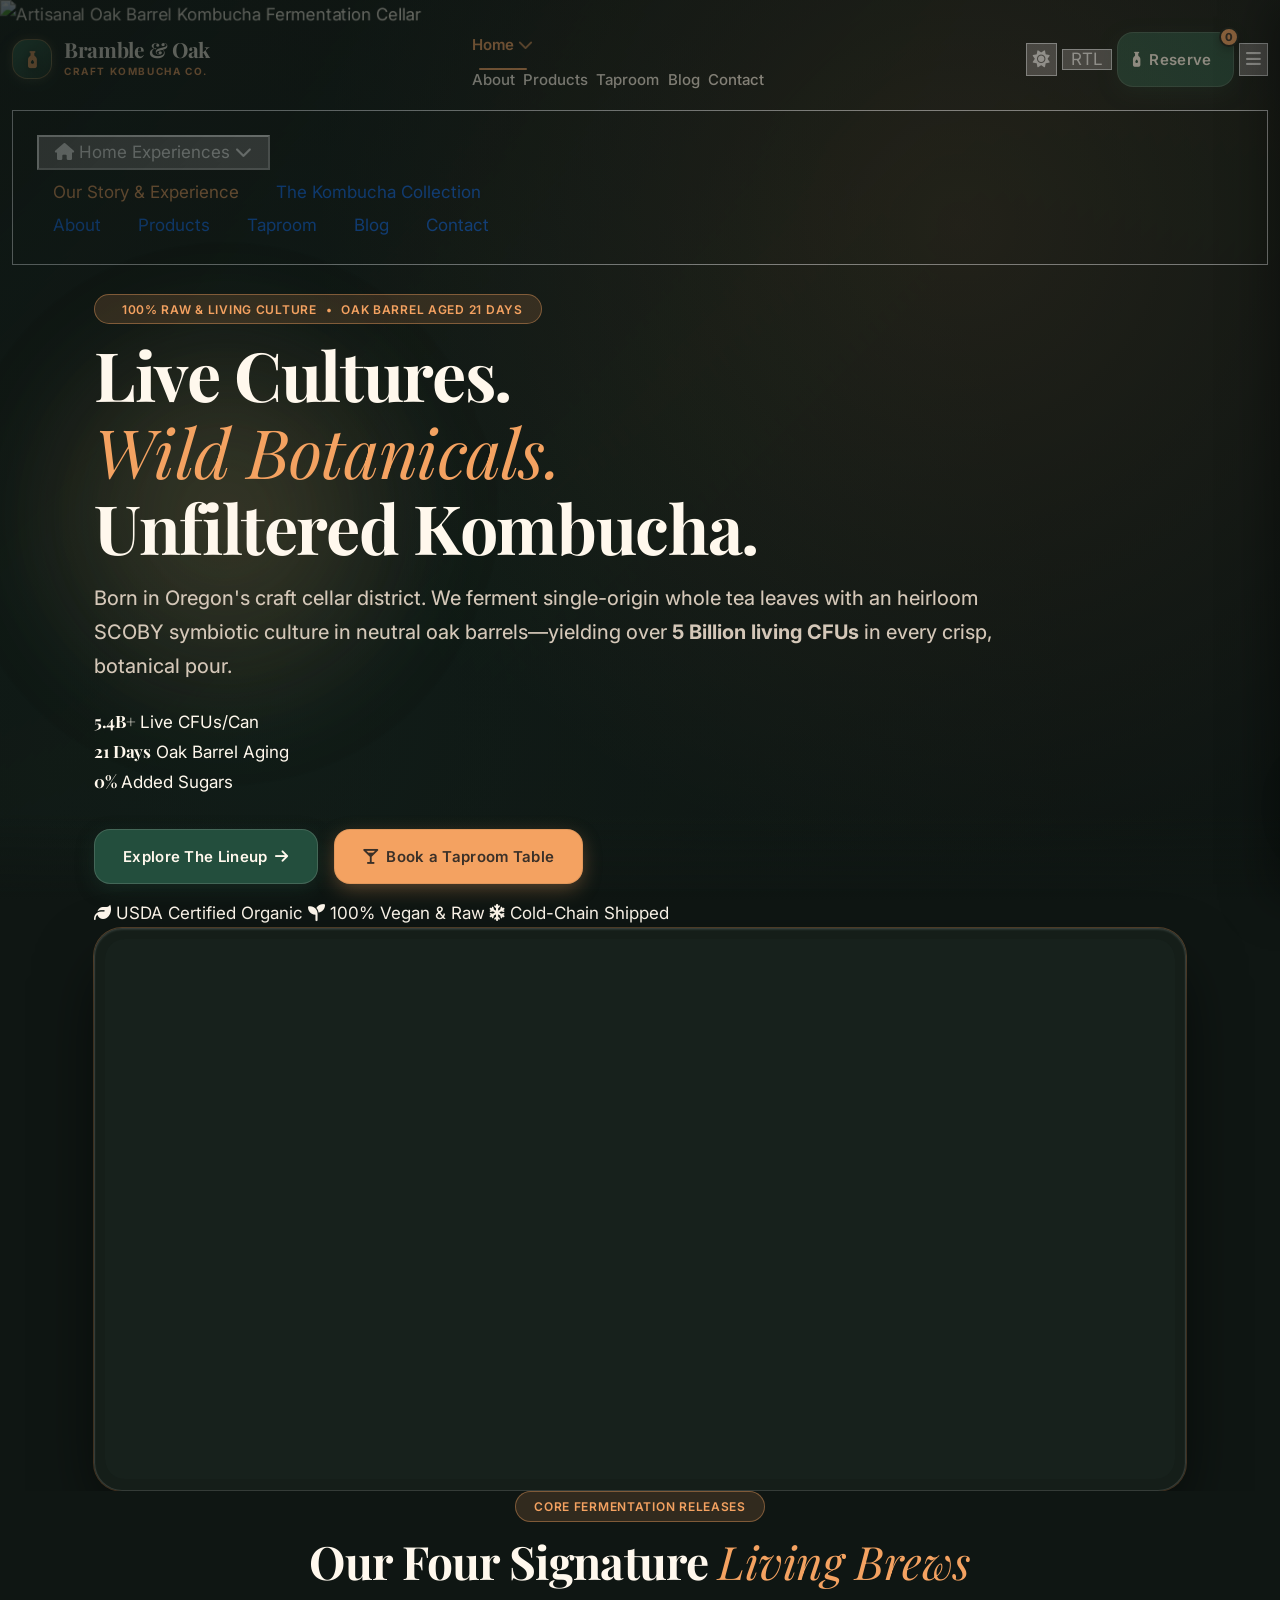
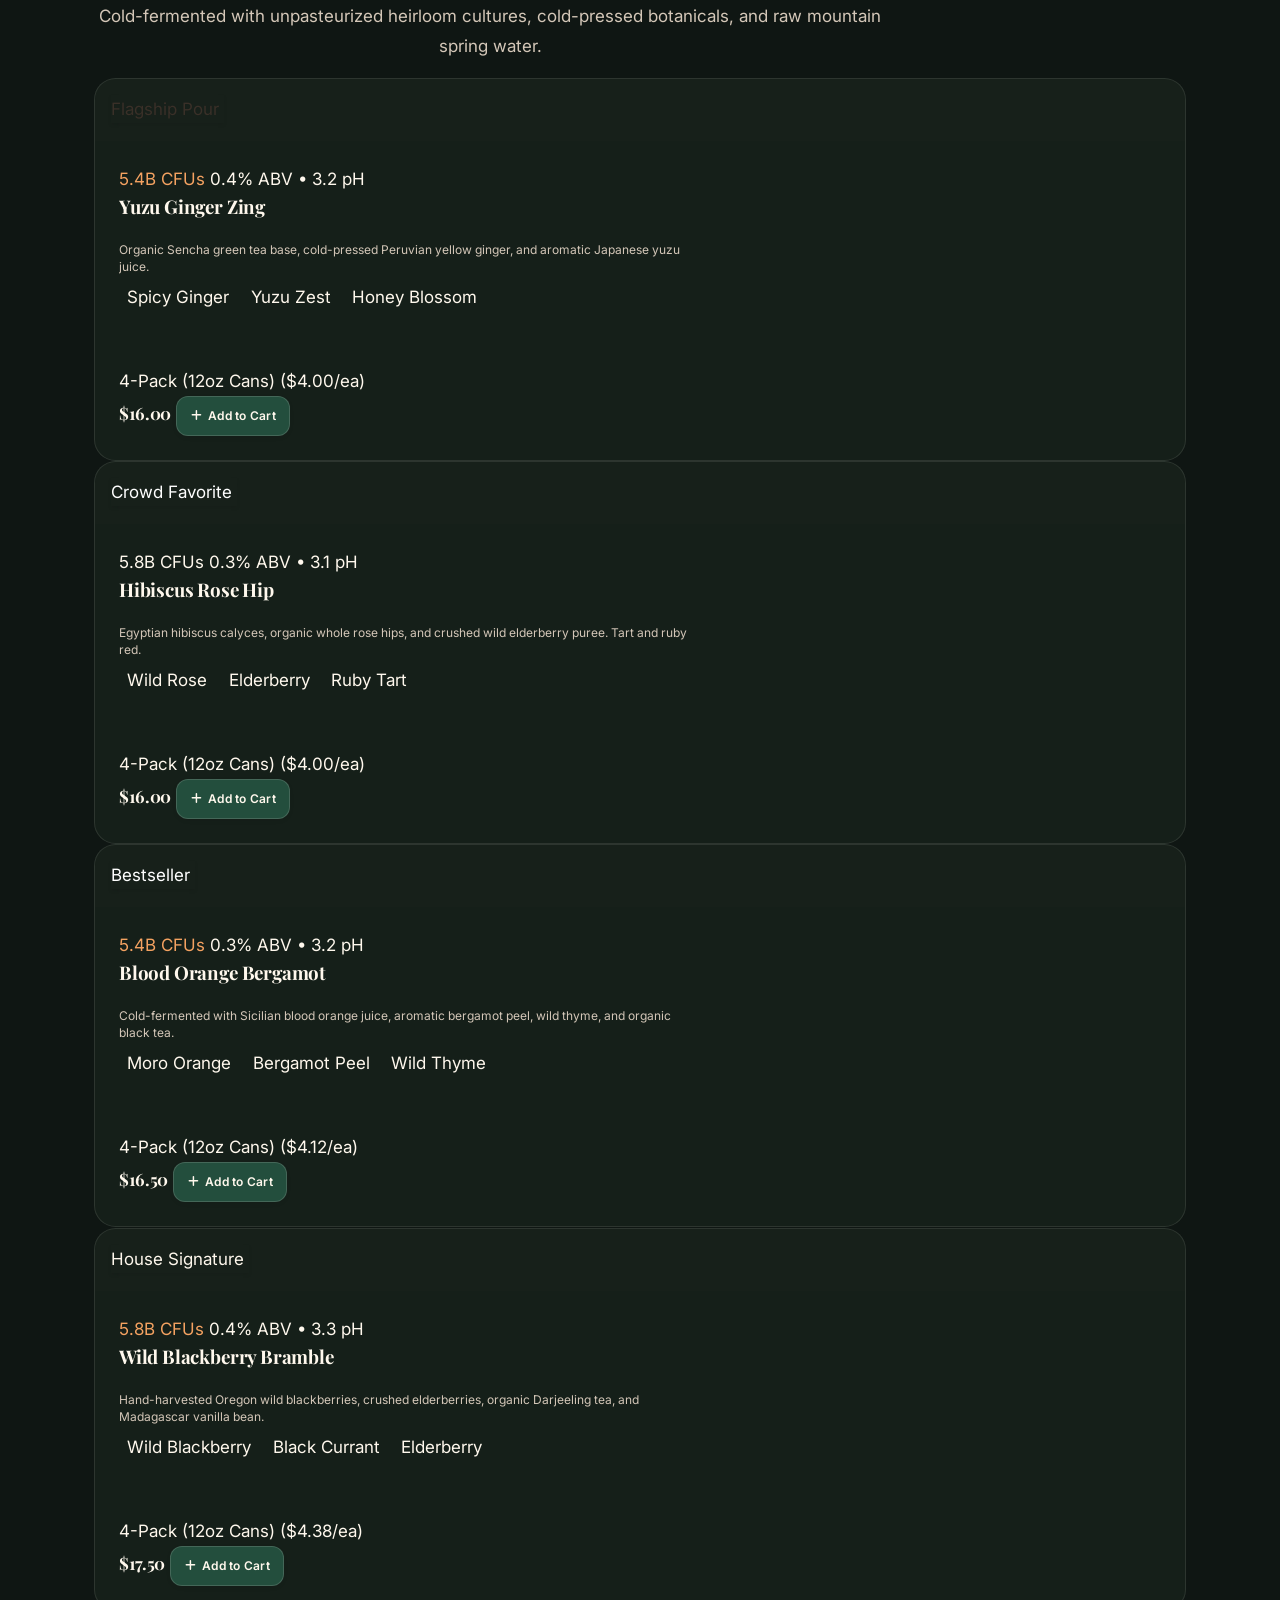
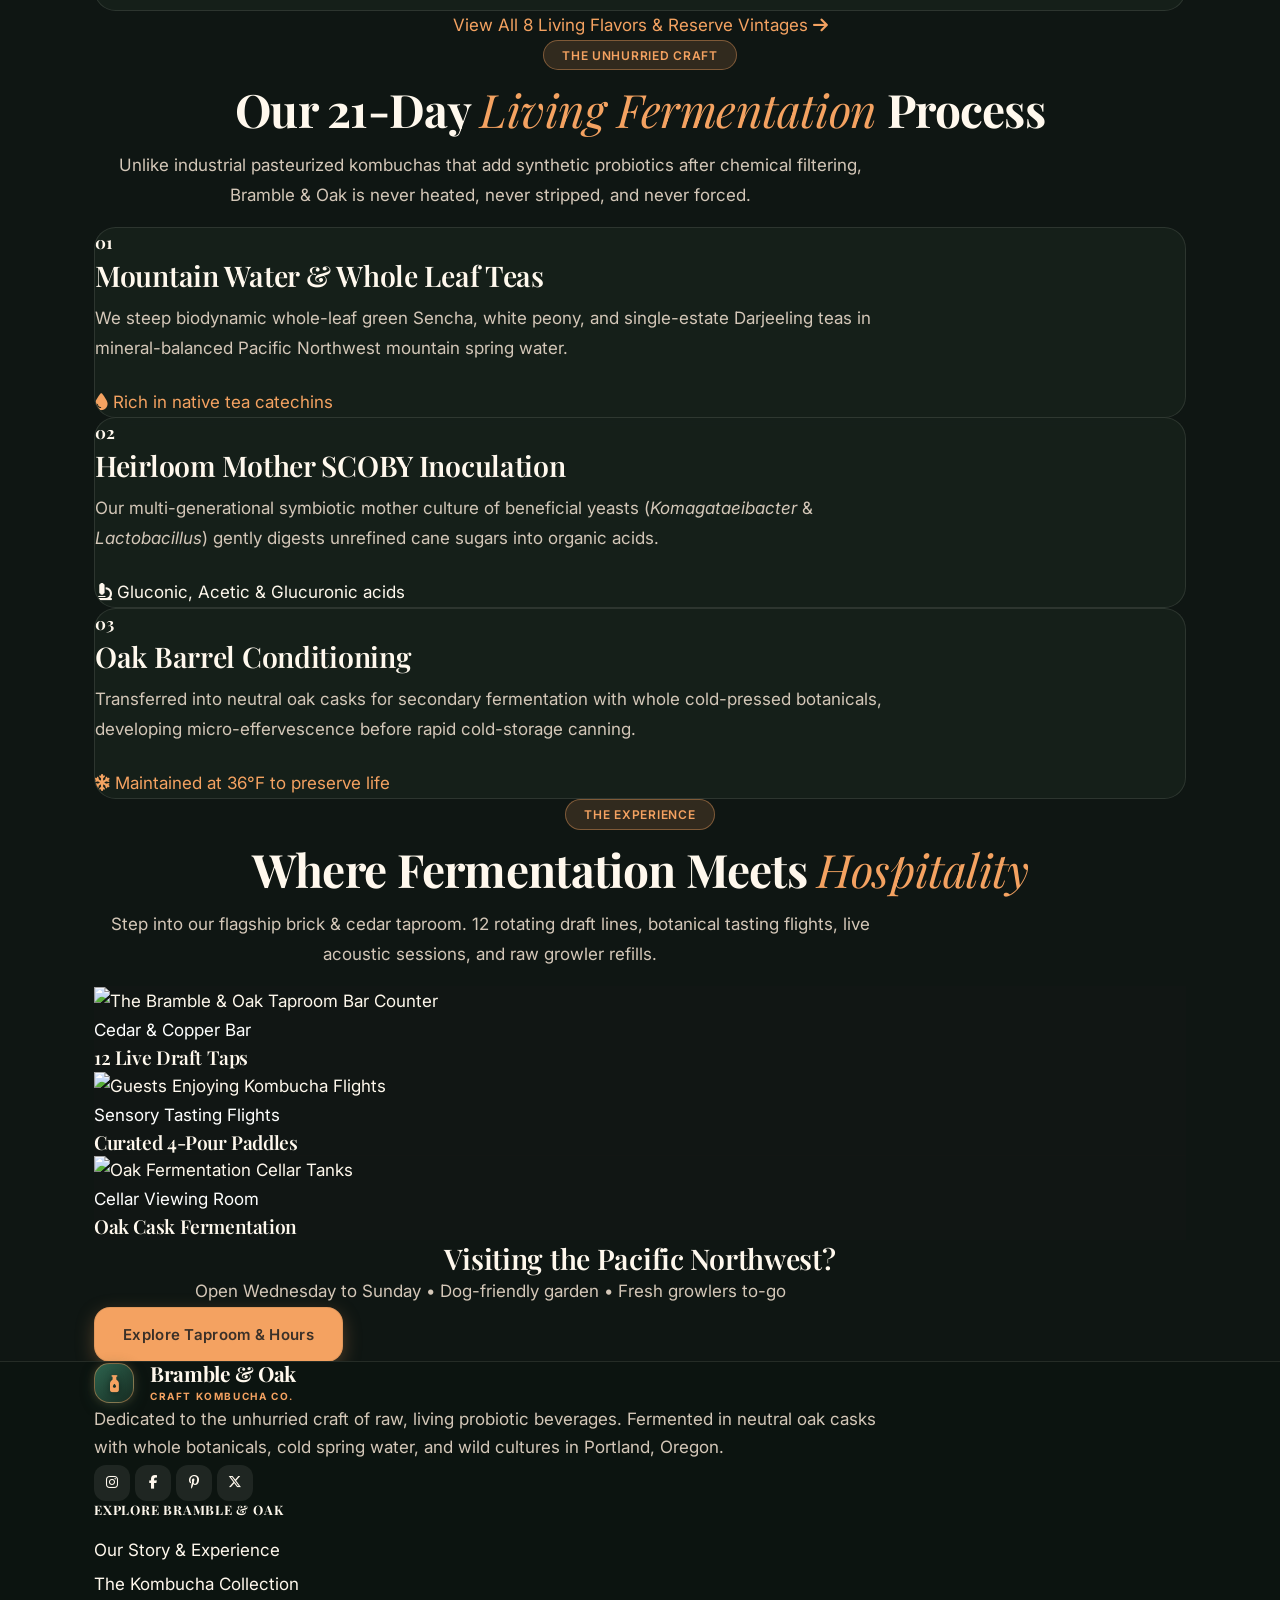
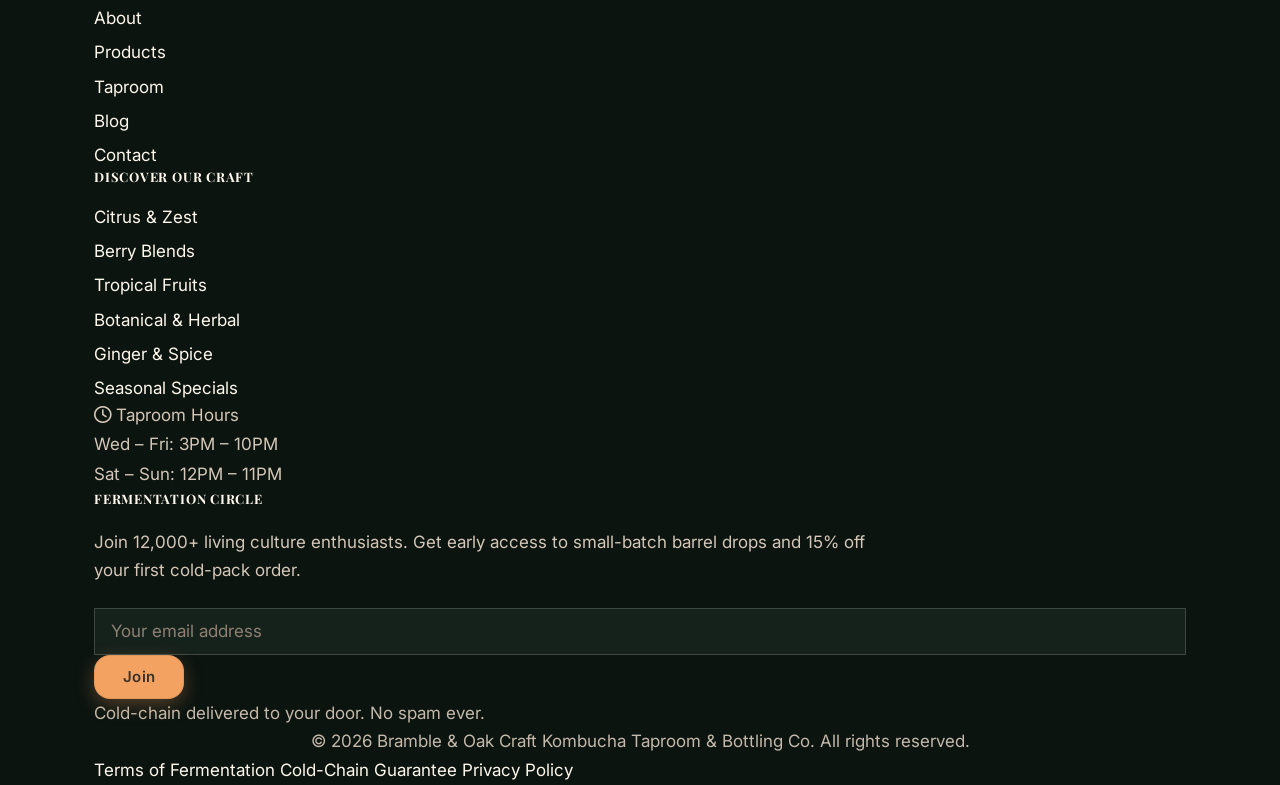
==== commit 89dddb90: "Fix and update website code" ====
--- a/index.html
+++ b/index.html
@@ -77,7 +77,7 @@
   </script>
 
   <!-- Custom CSS -->
-  <link rel="stylesheet" href="assets/css/custom.css">
+  <link rel="stylesheet" href="assets/css/custom.css?v=2.2">
 </head>
 <body class="bg-[#FDFBF7] dark:bg-[#0F1613] text-[#3A3028] dark:text-[#FFF8ED] transition-colors duration-300">
 
@@ -216,18 +216,19 @@
     <div class="ambient-glow-green bottom-10 right-0"></div>
 
     <div class="container mx-auto px-4 sm:px-6 lg:px-8 relative z-10">
-      <div class="grid grid-cols-1 lg:grid-cols-12 gap-12 items-center">
+      <div class="grid grid-cols-1 lg:grid-cols-12 gap-8 lg:gap-10 xl:gap-12 items-center">
         
         <!-- Left Column: Copy & CTAs with Cinematic Staggered Entrance -->
         <div class="lg:col-span-7 space-y-6">
           <!-- Quality Pill Badges with Balanced Letter Spacing -->
           <div class="section-eyebrow hero-eyebrow-enter">
-            <span class="w-2 h-2 rounded-full bg-emerald-600 dark:bg-emerald-500 animate-ping shrink-0"></span>
+            <span class="relative flex h-2 w-2 shrink-0 items-center justify-center">
+              <span class="animate-ping absolute inline-flex h-full w-full rounded-full bg-emerald-500 opacity-75"></span>
+              <span class="relative inline-flex rounded-full h-2 w-2 bg-emerald-600 dark:bg-emerald-400"></span>
+            </span>
             <span class="whitespace-nowrap">100% Raw &amp; Living Culture</span>
-            <span class="hidden sm:inline text-stone-500 dark:text-stone-400">•</span>
-            <span class="hidden sm:inline whitespace-nowrap">Oak Barrel Aged 21 Days</span>
-            <span class="hidden md:inline text-stone-500 dark:text-stone-400">•</span>
-            <span class="hidden md:inline whitespace-nowrap">&lt;0.5% ABV</span>
+            <span class="text-stone-400 dark:text-stone-500">&bull;</span>
+            <span class="whitespace-nowrap">Oak Barrel Aged 21 Days</span>
           </div>
 
           <!-- Fluid H1: 56–72px desktop, 36–44px mobile -->
@@ -259,7 +260,7 @@
           </div>
 
           <!-- Buttons: Primary Forest Green + Secondary Warm Orange -->
-          <div class="flex flex-wrap items-center gap-4 pt-2 hero-cta-enter">
+          <div class="cta-button-group hero-cta-enter pt-2">
             <a href="products.html" class="btn-primary-forest text-decoration-none">
               <span>Explore The Lineup</span>
               <i class="fa-solid fa-arrow-right text-xs"></i>
@@ -280,19 +281,24 @@
 
         <!-- Right Column: Visual Bottle Composition & Card -->
         <div class="lg:col-span-5 relative hero-card-enter">
-          <div class="relative mx-auto max-w-md">
+          <div class="relative mx-auto w-full max-w-sm sm:max-w-md lg:max-w-none">
             
-            <!-- Glow backdrop circle -->
-            <div class="absolute inset-0 bg-gradient-to-tr from-[#F4A261]/25 to-[#234E3D]/20 rounded-full filter blur-3xl transform scale-90"></div>
-
-            <!-- Main Feature Image with Glass Frame & Subtle Parallax Response -->
-            <div class="relative rounded-3xl overflow-hidden border border-white/20 dark:border-stone-700/60 shadow-2xl bg-white/40 dark:bg-stone-800/40 backdrop-blur-xl p-3 img-zoom-container">
-              <img src="https://images.unsplash.com/photo-1556881286-fc6915169721?auto=format&fit=crop&q=80&w=1200" 
-                   alt="Bramble & Oak Craft Kombucha Pour with Botanicals" 
-                   class="w-full h-[460px] object-cover rounded-2xl hover-scale hero-parallax-img"
-                   data-parallax-speed="0.08"
-                   loading="eager"
-                   fetchpriority="high">
+            <!-- Atmospheric glow backdrops -->
+            <div class="absolute -inset-4 bg-gradient-to-tr from-[#F4A261]/35 via-[#E76F51]/20 to-[#234E3D]/30 rounded-[2.5rem] filter blur-2xl transform scale-95 opacity-80 pointer-events-none"></div>
+            <div class="absolute -top-10 -right-10 w-48 h-48 bg-[#F4A261]/25 rounded-full filter blur-3xl pointer-events-none animate-pulse"></div>
+
+            <!-- Main Feature Image Glass Card Frame -->
+            <div class="hero-glass-frame img-zoom-container group">
+              <div class="hero-img-viewport relative">
+                <!-- Feature Kombucha Image -->
+                <img id="heroFeatureImg"
+                     src="https://images.unsplash.com/photo-1513558161293-cdaf765ed2fd?auto=format&fit=crop&q=80&w=1200" 
+                     alt="Bramble & Oak Craft Kombucha Pour with Fresh Botanicals" 
+                     class="hero-showcase-img hero-parallax-img hover-scale"
+                     data-parallax-speed="0.08"
+                     loading="eager"
+                     fetchpriority="high">
+              </div>
             </div>
 
           </div>
@@ -308,7 +314,7 @@
        H3: 24–30px desktop, 22–26px mobile
        ========================================================================== -->
   <section class="py-24 relative bg-[#F9F5EC]/60 dark:bg-[#111714]">
-    <div class="container mx-auto px-4 sm:px-6 lg:px-8">
+    <div class="container mx-auto px-4 sm:px-6 lg:px-6 xl:px-8">
       
       <!-- Section Header -->
       <div class="max-w-2xl mx-auto text-center space-y-3 mb-16" data-aos="fade-up">
@@ -329,8 +335,8 @@
         <!-- Product 1: Yuzu Ginger Zing -->
         <div class="glass-card flex flex-col justify-between overflow-hidden group hover-lift fade-up-scroll h-full" data-aos="fade-up" data-aos-delay="50">
           <div>
-            <div class="relative overflow-hidden h-60 bg-gradient-to-b from-[#F4A261]/10 to-transparent p-4 flex items-center justify-center img-zoom-container">
-              <span class="absolute top-4 left-4 z-10 px-2.5 py-1 rounded-full text-[10px] font-semibold uppercase tracking-wider bg-[#F4A261] text-[#3A3028] shadow-sm">
+            <div class="relative overflow-hidden h-56 sm:h-60 bg-gradient-to-b from-[#F4A261]/10 to-transparent p-3 sm:p-4 flex items-center justify-center img-zoom-container">
+              <span class="absolute top-3 left-3 sm:top-4 sm:left-4 z-10 px-2.5 py-1 rounded-full text-[10px] font-semibold uppercase tracking-wider bg-[#F4A261] text-[#3A3028] shadow-sm">
                 Flagship Pour
               </span>
               <img src="https://images.unsplash.com/photo-1613478223719-2ab802602423?auto=format&fit=crop&q=80&w=800" 
@@ -339,39 +345,37 @@
                    class="h-full w-full object-cover rounded-xl filter drop-shadow-md group-hover:scale-105 transition-transform duration-500">
             </div>
 
-            <div class="p-5 space-y-3">
-              <div class="flex items-center justify-between text-xs text-stone-600 dark:text-stone-400">
-                <span class="font-semibold text-warm-orange">5.4 Billion CFUs</span>
-                <span>0.4% ABV • 3.2 pH</span>
+            <div class="p-4 sm:p-5 space-y-2.5 sm:space-y-3">
+              <div class="flex items-center justify-between text-[11px] text-stone-600 dark:text-stone-400 gap-1">
+                <span class="font-semibold text-warm-orange whitespace-nowrap">5.4B CFUs</span>
+                <span class="whitespace-nowrap font-medium text-stone-500 dark:text-stone-400">0.4% ABV • 3.2 pH</span>
               </div>
-              <h3 class="text-h3 font-heading font-bold text-stone-900 dark:text-white group-hover:text-warm-orange transition">
+              <h3 class="featured-card-title text-stone-900 dark:text-white group-hover:text-warm-orange transition">
                 Yuzu Ginger Zing
               </h3>
-              <p class="text-xs text-stone-600 dark:text-stone-300 line-clamp-2 leading-relaxed">
+              <p class="product-card-tagline text-xs text-stone-600 dark:text-stone-300 leading-relaxed m-0">
                 Organic Sencha green tea base, cold-pressed Peruvian yellow ginger, and aromatic Japanese yuzu juice.
               </p>
               
               <!-- Tasting notes tags with balanced letter spacing -->
-              <div class="flex flex-wrap gap-1.5 pt-1">
-                <span class="px-2 py-0.5 rounded-md bg-stone-200/70 dark:bg-stone-800 text-[10px] font-semibold text-stone-700 dark:text-stone-300">Spicy Ginger</span>
-                <span class="px-2 py-0.5 rounded-md bg-stone-200/70 dark:bg-stone-800 text-[10px] font-semibold text-stone-700 dark:text-stone-300">Yuzu Zest</span>
-                <span class="px-2 py-0.5 rounded-md bg-stone-200/70 dark:bg-stone-800 text-[10px] font-semibold text-stone-700 dark:text-stone-300">Honey Blossom</span>
+              <div class="product-card-notes flex flex-wrap gap-1.5 pt-0.5 items-center">
+                <span class="px-2 py-0.5 rounded-md bg-stone-200/70 dark:bg-stone-800 text-[10px] font-semibold text-stone-700 dark:text-stone-300 whitespace-nowrap">Spicy Ginger</span>
+                <span class="px-2 py-0.5 rounded-md bg-stone-200/70 dark:bg-stone-800 text-[10px] font-semibold text-stone-700 dark:text-stone-300 whitespace-nowrap">Yuzu Zest</span>
+                <span class="px-2 py-0.5 rounded-md bg-stone-200/70 dark:bg-stone-800 text-[10px] font-semibold text-stone-700 dark:text-stone-300 whitespace-nowrap">Honey Blossom</span>
               </div>
             </div>
           </div>
 
-          <div class="p-4 sm:p-5 pt-0 border-t border-stone-200/60 dark:border-stone-800/60 mt-auto">
-            <div class="flex items-center justify-between py-3 gap-2 min-h-[58px]">
-              <div class="min-w-0 pr-1">
-                <span class="text-[11px] sm:text-xs text-stone-600 dark:text-stone-400 block font-medium truncate">4-Pack (12oz Cans)</span>
-                <div class="flex items-baseline gap-1">
-                  <span class="font-heading font-bold text-base sm:text-lg text-stone-900 dark:text-white">$16.00</span>
-                  <span class="text-[10px] sm:text-[11px] text-stone-500 dark:text-stone-400 font-medium whitespace-nowrap">($4.00/ea)</span>
-                </div>
-              </div>
+          <div class="product-card-footer p-4 pt-3 border-t border-stone-200/60 dark:border-stone-800/60 mt-auto space-y-2.5">
+            <div class="flex items-baseline justify-between text-[11px] text-stone-600 dark:text-stone-400 font-medium">
+              <span>4-Pack (12oz Cans)</span>
+              <span class="text-[10px] text-stone-500 dark:text-stone-400">($4.00/ea)</span>
+            </div>
+            <div class="flex items-center justify-between gap-2">
+              <span class="font-heading font-bold text-base sm:text-lg text-stone-900 dark:text-white">$16.00</span>
               <button type="button" 
                 onclick="window.handleCardAddToCart(this, 'yuzu-ginger-zing', 'fourPack', 1)" 
-                class="btn-card-add shrink-0 px-3 py-2 text-xs font-semibold rounded-xl flex items-center justify-center gap-1.5 shadow-md active:scale-95 transition-all" 
+                class="btn-card-add px-3.5 py-1.5 text-xs font-semibold rounded-xl flex items-center justify-center gap-1.5 shadow-sm active:scale-95 transition-all" 
                 aria-label="Add Yuzu Ginger Zing to cart">
                 <i class="fa-solid fa-plus text-[10px]"></i>
                 <span class="whitespace-nowrap">Add to Cart</span>
@@ -383,8 +387,8 @@
         <!-- Product 2: Hibiscus Rose Hip -->
         <div class="glass-card flex flex-col justify-between overflow-hidden group hover-lift fade-up-scroll h-full" data-aos="fade-up" data-aos-delay="100">
           <div>
-            <div class="relative overflow-hidden h-60 bg-gradient-to-b from-rose-500/10 to-transparent p-4 flex items-center justify-center img-zoom-container">
-              <span class="absolute top-4 left-4 z-10 px-2.5 py-1 rounded-full text-[10px] font-semibold uppercase tracking-wider bg-rose-600 text-white shadow-sm">
+            <div class="relative overflow-hidden h-56 sm:h-60 bg-gradient-to-b from-rose-500/10 to-transparent p-3 sm:p-4 flex items-center justify-center img-zoom-container">
+              <span class="absolute top-3 left-3 sm:top-4 sm:left-4 z-10 px-2.5 py-1 rounded-full text-[10px] font-semibold uppercase tracking-wider bg-rose-600 text-white shadow-sm">
                 Crowd Favorite
               </span>
               <img src="https://images.unsplash.com/photo-1544145945-f90425340c7e?auto=format&fit=crop&q=80&w=800" 
@@ -393,38 +397,36 @@
                    class="h-full w-full object-cover rounded-xl filter drop-shadow-md group-hover:scale-105 transition-transform duration-500">
             </div>
 
-            <div class="p-5 space-y-3">
-              <div class="flex items-center justify-between text-xs text-stone-600 dark:text-stone-400">
-                <span class="font-semibold text-rose-600 dark:text-rose-400">5.8 Billion CFUs</span>
-                <span>0.3% ABV • 3.1 pH</span>
+            <div class="p-4 sm:p-5 space-y-2.5 sm:space-y-3">
+              <div class="flex items-center justify-between text-[11px] text-stone-600 dark:text-stone-400 gap-1">
+                <span class="font-semibold text-rose-600 dark:text-rose-400 whitespace-nowrap">5.8B CFUs</span>
+                <span class="whitespace-nowrap font-medium text-stone-500 dark:text-stone-400">0.3% ABV • 3.1 pH</span>
               </div>
-              <h3 class="text-h3 font-heading font-bold text-stone-900 dark:text-white group-hover:text-warm-orange transition">
+              <h3 class="featured-card-title text-stone-900 dark:text-white group-hover:text-warm-orange transition">
                 Hibiscus Rose Hip
               </h3>
-              <p class="text-xs text-stone-600 dark:text-stone-300 line-clamp-2 leading-relaxed">
+              <p class="product-card-tagline text-xs text-stone-600 dark:text-stone-300 leading-relaxed m-0">
                 Egyptian hibiscus calyces, organic whole rose hips, and crushed wild elderberry puree. Tart and ruby red.
               </p>
               
-              <div class="flex flex-wrap gap-1.5 pt-1">
-                <span class="px-2 py-0.5 rounded-md bg-stone-200/70 dark:bg-stone-800 text-[10px] font-semibold text-stone-700 dark:text-stone-300">Wild Rose</span>
-                <span class="px-2 py-0.5 rounded-md bg-stone-200/70 dark:bg-stone-800 text-[10px] font-semibold text-stone-700 dark:text-stone-300">Elderberry</span>
-                <span class="px-2 py-0.5 rounded-md bg-stone-200/70 dark:bg-stone-800 text-[10px] font-semibold text-stone-700 dark:text-stone-300">Ruby Tart</span>
+              <div class="product-card-notes flex flex-wrap gap-1.5 pt-0.5 items-center">
+                <span class="px-2 py-0.5 rounded-md bg-stone-200/70 dark:bg-stone-800 text-[10px] font-semibold text-stone-700 dark:text-stone-300 whitespace-nowrap">Wild Rose</span>
+                <span class="px-2 py-0.5 rounded-md bg-stone-200/70 dark:bg-stone-800 text-[10px] font-semibold text-stone-700 dark:text-stone-300 whitespace-nowrap">Elderberry</span>
+                <span class="px-2 py-0.5 rounded-md bg-stone-200/70 dark:bg-stone-800 text-[10px] font-semibold text-stone-700 dark:text-stone-300 whitespace-nowrap">Ruby Tart</span>
               </div>
             </div>
           </div>
 
-          <div class="p-4 sm:p-5 pt-0 border-t border-stone-200/60 dark:border-stone-800/60 mt-auto">
-            <div class="flex items-center justify-between py-3 gap-2 min-h-[58px]">
-              <div class="min-w-0 pr-1">
-                <span class="text-[11px] sm:text-xs text-stone-600 dark:text-stone-400 block font-medium truncate">4-Pack (12oz Cans)</span>
-                <div class="flex items-baseline gap-1">
-                  <span class="font-heading font-bold text-base sm:text-lg text-stone-900 dark:text-white">$16.00</span>
-                  <span class="text-[10px] sm:text-[11px] text-stone-500 dark:text-stone-400 font-medium whitespace-nowrap">($4.00/ea)</span>
-                </div>
-              </div>
+          <div class="product-card-footer p-4 pt-3 border-t border-stone-200/60 dark:border-stone-800/60 mt-auto space-y-2.5">
+            <div class="flex items-baseline justify-between text-[11px] text-stone-600 dark:text-stone-400 font-medium">
+              <span>4-Pack (12oz Cans)</span>
+              <span class="text-[10px] text-stone-500 dark:text-stone-400">($4.00/ea)</span>
+            </div>
+            <div class="flex items-center justify-between gap-2">
+              <span class="font-heading font-bold text-base sm:text-lg text-stone-900 dark:text-white">$16.00</span>
               <button type="button" 
                 onclick="window.handleCardAddToCart(this, 'hibiscus-rose-hip', 'fourPack', 1)" 
-                class="btn-card-add shrink-0 px-3 py-2 text-xs font-semibold rounded-xl flex items-center justify-center gap-1.5 shadow-md active:scale-95 transition-all" 
+                class="btn-card-add px-3.5 py-1.5 text-xs font-semibold rounded-xl flex items-center justify-center gap-1.5 shadow-sm active:scale-95 transition-all" 
                 aria-label="Add Hibiscus Rose Hip to cart">
                 <i class="fa-solid fa-plus text-[10px]"></i>
                 <span class="whitespace-nowrap">Add to Cart</span>
@@ -436,8 +438,8 @@
         <!-- Product 3: Blood Orange Bergamot -->
         <div class="glass-card flex flex-col justify-between overflow-hidden group hover-lift fade-up-scroll h-full" data-aos="fade-up" data-aos-delay="150">
           <div>
-            <div class="relative overflow-hidden h-60 bg-gradient-to-b from-orange-500/10 to-transparent p-4 flex items-center justify-center img-zoom-container">
-              <span class="absolute top-4 left-4 z-10 px-2.5 py-1 rounded-full text-[10px] font-semibold uppercase tracking-wider bg-orange-600 text-white shadow-sm">
+            <div class="relative overflow-hidden h-56 sm:h-60 bg-gradient-to-b from-orange-500/10 to-transparent p-3 sm:p-4 flex items-center justify-center img-zoom-container">
+              <span class="absolute top-3 left-3 sm:top-4 sm:left-4 z-10 px-2.5 py-1 rounded-full text-[10px] font-semibold uppercase tracking-wider bg-orange-600 text-white shadow-sm">
                 Bestseller
               </span>
               <img src="https://images.unsplash.com/photo-1536935338788-846bb9981813?auto=format&fit=crop&q=80&w=800" 
@@ -446,38 +448,36 @@
                    class="h-full w-full object-cover rounded-xl filter drop-shadow-md group-hover:scale-105 transition-transform duration-500">
             </div>
 
-            <div class="p-5 space-y-3">
-              <div class="flex items-center justify-between text-xs text-stone-600 dark:text-stone-400">
-                <span class="font-semibold text-warm-orange">5.4 Billion CFUs</span>
-                <span>0.3% ABV • 3.2 pH</span>
+            <div class="p-4 sm:p-5 space-y-2.5 sm:space-y-3">
+              <div class="flex items-center justify-between text-[11px] text-stone-600 dark:text-stone-400 gap-1">
+                <span class="font-semibold text-warm-orange whitespace-nowrap">5.4B CFUs</span>
+                <span class="whitespace-nowrap font-medium text-stone-500 dark:text-stone-400">0.3% ABV • 3.2 pH</span>
               </div>
-              <h3 class="text-h3 font-heading font-bold text-stone-900 dark:text-white group-hover:text-warm-orange transition">
+              <h3 class="featured-card-title text-stone-900 dark:text-white group-hover:text-warm-orange transition">
                 Blood Orange Bergamot
               </h3>
-              <p class="text-xs text-stone-600 dark:text-stone-300 line-clamp-2 leading-relaxed">
+              <p class="product-card-tagline text-xs text-stone-600 dark:text-stone-300 leading-relaxed m-0">
                 Cold-fermented with Sicilian blood orange juice, aromatic bergamot peel, wild thyme, and organic black tea.
               </p>
               
-              <div class="flex flex-wrap gap-1.5 pt-1">
-                <span class="px-2 py-0.5 rounded-md bg-stone-200/70 dark:bg-stone-800 text-[10px] font-semibold text-stone-700 dark:text-stone-300">Moro Orange</span>
-                <span class="px-2 py-0.5 rounded-md bg-stone-200/70 dark:bg-stone-800 text-[10px] font-semibold text-stone-700 dark:text-stone-300">Bergamot Peel</span>
-                <span class="px-2 py-0.5 rounded-md bg-stone-200/70 dark:bg-stone-800 text-[10px] font-semibold text-stone-700 dark:text-stone-300">Wild Thyme</span>
+              <div class="product-card-notes flex flex-wrap gap-1.5 pt-0.5 items-center">
+                <span class="px-2 py-0.5 rounded-md bg-stone-200/70 dark:bg-stone-800 text-[10px] font-semibold text-stone-700 dark:text-stone-300 whitespace-nowrap">Moro Orange</span>
+                <span class="px-2 py-0.5 rounded-md bg-stone-200/70 dark:bg-stone-800 text-[10px] font-semibold text-stone-700 dark:text-stone-300 whitespace-nowrap">Bergamot Peel</span>
+                <span class="px-2 py-0.5 rounded-md bg-stone-200/70 dark:bg-stone-800 text-[10px] font-semibold text-stone-700 dark:text-stone-300 whitespace-nowrap">Wild Thyme</span>
               </div>
             </div>
           </div>
 
-          <div class="p-4 sm:p-5 pt-0 border-t border-stone-200/60 dark:border-stone-800/60 mt-auto">
-            <div class="flex items-center justify-between py-3 gap-2 min-h-[58px]">
-              <div class="min-w-0 pr-1">
-                <span class="text-[11px] sm:text-xs text-stone-600 dark:text-stone-400 block font-medium truncate">4-Pack (12oz Cans)</span>
-                <div class="flex items-baseline gap-1">
-                  <span class="font-heading font-bold text-base sm:text-lg text-stone-900 dark:text-white">$16.50</span>
-                  <span class="text-[10px] sm:text-[11px] text-stone-500 dark:text-stone-400 font-medium whitespace-nowrap">($4.12/ea)</span>
-                </div>
-              </div>
+          <div class="product-card-footer p-4 pt-3 border-t border-stone-200/60 dark:border-stone-800/60 mt-auto space-y-2.5">
+            <div class="flex items-baseline justify-between text-[11px] text-stone-600 dark:text-stone-400 font-medium">
+              <span>4-Pack (12oz Cans)</span>
+              <span class="text-[10px] text-stone-500 dark:text-stone-400">($4.12/ea)</span>
+            </div>
+            <div class="flex items-center justify-between gap-2">
+              <span class="font-heading font-bold text-base sm:text-lg text-stone-900 dark:text-white">$16.50</span>
               <button type="button" 
                 onclick="window.handleCardAddToCart(this, 'blood-orange-bergamot', 'fourPack', 1)" 
-                class="btn-card-add shrink-0 px-3 py-2 text-xs font-semibold rounded-xl flex items-center justify-center gap-1.5 shadow-md active:scale-95 transition-all" 
+                class="btn-card-add px-3.5 py-1.5 text-xs font-semibold rounded-xl flex items-center justify-center gap-1.5 shadow-sm active:scale-95 transition-all" 
                 aria-label="Add Blood Orange Bergamot to cart">
                 <i class="fa-solid fa-plus text-[10px]"></i>
                 <span class="whitespace-nowrap">Add to Cart</span>
@@ -489,8 +489,8 @@
         <!-- Product 4: Wild Blackberry Bramble -->
         <div class="glass-card flex flex-col justify-between overflow-hidden group hover-lift fade-up-scroll h-full" data-aos="fade-up" data-aos-delay="200">
           <div>
-            <div class="relative overflow-hidden h-60 bg-gradient-to-b from-[#234E3D]/15 to-transparent p-4 flex items-center justify-center img-zoom-container">
-              <span class="absolute top-4 left-4 z-10 px-2.5 py-1 rounded-full text-[10px] font-semibold uppercase tracking-wider bg-[#234E3D] text-[#FFF8ED] shadow-sm">
+            <div class="relative overflow-hidden h-56 sm:h-60 bg-gradient-to-b from-[#234E3D]/15 to-transparent p-3 sm:p-4 flex items-center justify-center img-zoom-container">
+              <span class="absolute top-3 left-3 sm:top-4 sm:left-4 z-10 px-2.5 py-1 rounded-full text-[10px] font-semibold uppercase tracking-wider bg-[#234E3D] text-[#FFF8ED] shadow-sm">
                 House Signature
               </span>
               <img src="https://images.unsplash.com/photo-1563227812-0ea4c22e6cc8?auto=format&fit=crop&q=80&w=800" 
@@ -499,38 +499,36 @@
                    class="h-full w-full object-cover rounded-xl filter drop-shadow-md group-hover:scale-105 transition-transform duration-500">
             </div>
 
-            <div class="p-5 space-y-3">
-              <div class="flex items-center justify-between text-xs text-stone-600 dark:text-stone-400">
-                <span class="font-semibold text-warm-orange">5.8 Billion CFUs</span>
-                <span>0.4% ABV • 3.3 pH</span>
+            <div class="p-4 sm:p-5 space-y-2.5 sm:space-y-3">
+              <div class="flex items-center justify-between text-[11px] text-stone-600 dark:text-stone-400 gap-1">
+                <span class="font-semibold text-warm-orange whitespace-nowrap">5.8B CFUs</span>
+                <span class="whitespace-nowrap font-medium text-stone-500 dark:text-stone-400">0.4% ABV • 3.3 pH</span>
               </div>
-              <h3 class="text-h3 font-heading font-bold text-stone-900 dark:text-white group-hover:text-warm-orange transition">
+              <h3 class="featured-card-title text-stone-900 dark:text-white group-hover:text-warm-orange transition">
                 Wild Blackberry Bramble
               </h3>
-              <p class="text-xs text-stone-600 dark:text-stone-300 line-clamp-2 leading-relaxed">
+              <p class="product-card-tagline text-xs text-stone-600 dark:text-stone-300 leading-relaxed m-0">
                 Hand-harvested Oregon wild blackberries, crushed elderberries, organic Darjeeling tea, and Madagascar vanilla bean.
               </p>
               
-              <div class="flex flex-wrap gap-1.5 pt-1">
-                <span class="px-2 py-0.5 rounded-md bg-stone-200/70 dark:bg-stone-800 text-[10px] font-semibold text-stone-700 dark:text-stone-300">Wild Blackberry</span>
-                <span class="px-2 py-0.5 rounded-md bg-stone-200/70 dark:bg-stone-800 text-[10px] font-semibold text-stone-700 dark:text-stone-300">Black Currant</span>
-                <span class="px-2 py-0.5 rounded-md bg-stone-200/70 dark:bg-stone-800 text-[10px] font-semibold text-stone-700 dark:text-stone-300">Elderberry</span>
+              <div class="product-card-notes flex flex-wrap gap-1.5 pt-0.5 items-center">
+                <span class="px-2 py-0.5 rounded-md bg-stone-200/70 dark:bg-stone-800 text-[10px] font-semibold text-stone-700 dark:text-stone-300 whitespace-nowrap">Wild Blackberry</span>
+                <span class="px-2 py-0.5 rounded-md bg-stone-200/70 dark:bg-stone-800 text-[10px] font-semibold text-stone-700 dark:text-stone-300 whitespace-nowrap">Black Currant</span>
+                <span class="px-2 py-0.5 rounded-md bg-stone-200/70 dark:bg-stone-800 text-[10px] font-semibold text-stone-700 dark:text-stone-300 whitespace-nowrap">Elderberry</span>
               </div>
             </div>
           </div>
 
-          <div class="p-4 sm:p-5 pt-0 border-t border-stone-200/60 dark:border-stone-800/60 mt-auto">
-            <div class="flex items-center justify-between py-3 gap-2 min-h-[58px]">
-              <div class="min-w-0 pr-1">
-                <span class="text-[11px] sm:text-xs text-stone-600 dark:text-stone-400 block font-medium truncate">4-Pack (12oz Cans)</span>
-                <div class="flex items-baseline gap-1">
-                  <span class="font-heading font-bold text-base sm:text-lg text-stone-900 dark:text-white">$17.50</span>
-                  <span class="text-[10px] sm:text-[11px] text-stone-500 dark:text-stone-400 font-medium whitespace-nowrap">($4.38/ea)</span>
-                </div>
-              </div>
+          <div class="product-card-footer p-4 pt-3 border-t border-stone-200/60 dark:border-stone-800/60 mt-auto space-y-2.5">
+            <div class="flex items-baseline justify-between text-[11px] text-stone-600 dark:text-stone-400 font-medium">
+              <span>4-Pack (12oz Cans)</span>
+              <span class="text-[10px] text-stone-500 dark:text-stone-400">($4.38/ea)</span>
+            </div>
+            <div class="flex items-center justify-between gap-2">
+              <span class="font-heading font-bold text-base sm:text-lg text-stone-900 dark:text-white">$17.50</span>
               <button type="button" 
                 onclick="window.handleCardAddToCart(this, 'wild-blackberry-bramble', 'fourPack', 1)" 
-                class="btn-card-add shrink-0 px-3 py-2 text-xs font-semibold rounded-xl flex items-center justify-center gap-1.5 shadow-md active:scale-95 transition-all" 
+                class="btn-card-add px-3.5 py-1.5 text-xs font-semibold rounded-xl flex items-center justify-center gap-1.5 shadow-sm active:scale-95 transition-all" 
                 aria-label="Add Wild Blackberry Bramble to cart">
                 <i class="fa-solid fa-plus text-[10px]"></i>
                 <span class="whitespace-nowrap">Add to Cart</span>
@@ -556,7 +554,7 @@
        THE FERMENTATION PHILOSOPHY
        ========================================================================== -->
   <section class="py-24 relative overflow-hidden">
-    <div class="container mx-auto px-4 sm:px-6 lg:px-8">
+    <div class="container mx-auto px-4 sm:px-6 lg:px-6 xl:px-8">
       
       <div class="max-w-3xl mx-auto text-center space-y-3 mb-16" data-aos="fade-up">
         <span class="section-eyebrow">
@@ -633,7 +631,7 @@
        SOCIAL PROOF / TAPROOM ATMOSPHERE
        ========================================================================== -->
   <section class="py-24 bg-[#F9F5EC]/60 dark:bg-[#111714] relative">
-    <div class="container mx-auto px-4 sm:px-6 lg:px-8">
+    <div class="container mx-auto px-4 sm:px-6 lg:px-6 xl:px-8">
       
       <div class="max-w-2xl mx-auto text-center space-y-3 mb-16" data-aos="fade-up">
         <span class="section-eyebrow">
@@ -702,16 +700,16 @@
     </div>
   </section>
 
-  <!-- ==========================================================================
+    <!-- ==========================================================================
        GLOBAL COMPREHENSIVE FOOTER
        ========================================================================== -->
   <footer class="site-footer pt-16 pb-12">
-    <div class="container mx-auto px-4 sm:px-6 lg:px-8">
-      <div class="grid grid-cols-1 sm:grid-cols-2 lg:grid-cols-12 gap-8 lg:gap-10 pb-12 border-b footer-divider">
+    <div class="container mx-auto px-4 sm:px-6 lg:px-6 xl:px-8">
+      <div class="grid grid-cols-1 sm:grid-cols-2 lg:grid-cols-12 gap-8 lg:gap-6 xl:gap-8 pb-12 border-b footer-divider">
         
-        <!-- Column 1 — Brand (4 cols) -->
-        <div class="lg:col-span-4 space-y-4">
-          <a href="index.html" class="brand-logo flex items-center gap-3 group text-decoration-none m-0" aria-label="Bramble & Oak Craft Kombucha">
+        <!-- Column 1 - Brand (3 cols) -->
+        <div class="lg:col-span-3 xl:col-span-3 space-y-4">
+          <a href="index.html" class="brand-logo flex items-center gap-3 group text-decoration-none m-0" aria-label="Bramble &amp; Oak Craft Kombucha">
             <div class="brand-logo-icon">
               <i class="fa-solid fa-bottle-droplet text-lg"></i>
             </div>
@@ -740,8 +738,8 @@
           </div>
         </div>
 
-        <!-- Column 2 — Explore Bramble & Oak (2 cols) -->
-        <div class="lg:col-span-2 space-y-3">
+        <!-- Column 2 - Explore Bramble & Oak (2 cols) -->
+        <div class="lg:col-span-2 xl:col-span-2 space-y-3">
           <h4 class="footer-heading text-xs m-0">Explore Bramble &amp; Oak</h4>
           <ul class="space-y-2 text-xs p-0 m-0 list-none">
             <li><a href="index.html" class="footer-link">Our Story &amp; Experience</a></li>
@@ -754,8 +752,8 @@
           </ul>
         </div>
 
-        <!-- Column 3 — Discover Our Craft (3 cols) -->
-        <div class="lg:col-span-3 space-y-3">
+        <!-- Column 3 - Discover Our Craft (3 cols) -->
+        <div class="lg:col-span-3 xl:col-span-3 space-y-3">
           <h4 class="footer-heading text-xs m-0">Discover Our Craft</h4>
           <ul class="space-y-2 text-xs p-0 m-0 list-none">
             <li><a href="products.html?category=citrus-zest" class="footer-link">Citrus &amp; Zest</a></li>
@@ -770,23 +768,23 @@
               <i class="fa-regular fa-clock text-[10px]"></i>
               <span>Taproom Hours</span>
             </p>
-            <p class="m-0">Wed–Fri: 3PM–10PM</p>
-            <p class="m-0">Sat–Sun: 12PM–11PM</p>
-          </div>
-        </div>
-
-        <!-- Column 4 — Fermentation Circle (Newsletter) (3 cols) -->
-        <div class="lg:col-span-3 space-y-3">
+            <p class="m-0">Wed &ndash; Fri: 3PM &ndash; 10PM</p>
+            <p class="m-0">Sat &ndash; Sun: 12PM &ndash; 11PM</p>
+          </div>
+        </div>
+
+        <!-- Column 4 - Fermentation Circle (Newsletter) (4 cols) -->
+        <div class="lg:col-span-4 xl:col-span-4 space-y-3">
           <h4 class="footer-heading text-xs m-0">Fermentation Circle</h4>
           <p class="text-xs footer-desc leading-relaxed m-0">
             Join 12,000+ living culture enthusiasts. Get early access to small-batch barrel drops and 15% off your first cold-pack order.
           </p>
 
-          <form class="newsletter-form space-y-2 pt-1">
-            <div class="flex gap-2">
-              <input type="email" placeholder="Your email address" required 
-                class="footer-input flex-1 px-3 py-2 text-xs rounded-xl focus:outline-none focus:ring-2 focus:ring-[#F4A261]">
-              <button type="submit" class="btn-secondary-orange px-3.5 py-2 text-xs font-semibold rounded-xl flex-shrink-0">
+          <form class="newsletter-form space-y-2 mt-4 pt-1">
+            <div class="flex gap-2 w-full">
+              <input type="email" placeholder="Your email address" required autocapitalize="none" spellcheck="false" pattern="[a-z0-9._%+\-]+@[a-z0-9.\-]+\.[a-z]{2,}$" 
+                class="footer-input flex-1 min-w-0 px-3 py-2 text-xs rounded-xl focus:outline-none focus:ring-2 focus:ring-[#F4A261]">
+              <button type="submit" class="btn-secondary-orange px-3.5 py-2 text-xs font-semibold rounded-xl flex-shrink-0 whitespace-nowrap">
                 Join
               </button>
             </div>
@@ -802,9 +800,9 @@
           &copy; <span class="current-year">2026</span> Bramble &amp; Oak Craft Kombucha Taproom &amp; Bottling Co. All rights reserved.
         </div>
         <div class="flex flex-wrap items-center justify-center sm:justify-end gap-5">
-          <a href="about.html" class="footer-link">Terms of Fermentation</a>
-          <a href="products.html" class="footer-link">Cold-Chain Guarantee</a>
-          <a href="contact.html" class="footer-link">Privacy Policy</a>
+          <a href="terms.html" class="footer-link">Terms of Fermentation</a>
+          <a href="guarantee.html" class="footer-link">Cold-Chain Guarantee</a>
+          <a href="privacy.html" class="footer-link">Privacy Policy</a>
         </div>
       </div>
     </div>
@@ -816,7 +814,7 @@
   <script src="https://cdn.jsdelivr.net/npm/bootstrap@5.3.3/dist/js/bootstrap.bundle.min.js"></script>
   <script src="https://unpkg.com/aos@2.3.1/dist/aos.js"></script>
   <script src="assets/js/products-data.js"></script>
-  <script src="assets/js/cart.js"></script>
-  <script src="assets/js/main.js"></script>
+  <script src="assets/js/cart.js?v=2.1"></script>
+  <script src="assets/js/main.js?v=2.1"></script>
 </body>
 </html>
--- a/assets/css/custom.css
+++ b/assets/css/custom.css
@@ -64,12 +64,14 @@
 }
 
 html {
+  color-scheme: light;
   scroll-behavior: smooth;
   scroll-padding-top: calc(var(--navbar-height, 64px) + 24px);
 }
 
 /* Dark Mode Tokens */
 html.dark {
+  color-scheme: dark;
   --bg-primary: #0F1613; /* Deep cellar forest-charcoal */
   --bg-surface: #17211C;
   --bg-surface-elevated: #1F2C26;
@@ -476,15 +478,15 @@
 .section-eyebrow {
   display: inline-flex;
   align-items: center;
-  gap: 0.5rem;
+  gap: 0.55rem;
   font-family: var(--font-body);
   font-size: 0.75rem;
   font-weight: 600;
   text-transform: uppercase;
-  letter-spacing: 0.1em;
-  padding: 0.35rem 0.85rem;
+  letter-spacing: 0.06em;
+  padding: 0.425rem 1.125rem !important;
   border-radius: 9999px;
-  background-color: rgba(255, 255, 255, 0.92);
+  background-color: rgba(255, 255, 255, 0.95);
   color: #9A3412;
   border: 1px solid rgba(154, 52, 18, 0.32);
   margin-bottom: 0.75rem;
@@ -492,15 +494,63 @@
   max-width: 100%;
   box-sizing: border-box;
   white-space: nowrap;
-}
-
-@media (max-width: 640px) {
+  line-height: 1.25;
+}
+
+.hero-eyebrow-enter.section-eyebrow,
+.section-eyebrow.hero-eyebrow-enter {
+  padding: 0.425rem 1.125rem !important;
+  gap: 0.55rem;
+  box-sizing: border-box;
+  white-space: nowrap !important;
+  flex-wrap: nowrap !important;
+}
+
+/* Specific 1024px tablet/laptop breakpoint calibration */
+@media (min-width: 1024px) and (max-width: 1279.98px) {
+  .section-eyebrow.hero-eyebrow-enter,
+  .hero-eyebrow-enter.section-eyebrow {
+    font-size: 0.7125rem !important;
+    letter-spacing: 0.04em !important;
+    padding: 0.375rem 1rem !important;
+    gap: 0.45rem !important;
+    max-width: 100% !important;
+    white-space: nowrap !important;
+    flex-wrap: nowrap !important;
+  }
+}
+
+/* Tablet view (640px to 1023px) - single column, generous room */
+@media (min-width: 640px) and (max-width: 1023.98px) {
+  .section-eyebrow.hero-eyebrow-enter,
+  .hero-eyebrow-enter.section-eyebrow {
+    font-size: 0.6875rem !important;
+    letter-spacing: 0.035em !important;
+    padding: 0.35rem 0.95rem !important;
+    gap: 0.4rem !important;
+    white-space: nowrap !important;
+    flex-wrap: nowrap !important;
+  }
+}
+
+@media (max-width: 639.98px) {
   .section-eyebrow {
     font-size: 0.6875rem;
-    padding: 0.28rem 0.65rem;
-    letter-spacing: 0.05em;
+    padding: 0.325rem 0.85rem !important;
+    letter-spacing: 0.04em;
     gap: 0.35rem;
     max-width: 100%;
+  }
+  .hero-eyebrow-enter.section-eyebrow,
+  .section-eyebrow.hero-eyebrow-enter {
+    white-space: nowrap !important;
+    flex-wrap: nowrap !important;
+    border-radius: 9999px !important;
+    padding: 0.35rem 0.85rem !important;
+    font-size: 0.65rem !important;
+    letter-spacing: 0.03em !important;
+    gap: 0.35rem !important;
+    line-height: 1.25 !important;
   }
 }
 
@@ -706,6 +756,104 @@
   transform: translateY(-2px);
 }
 
+/* ==========================================================================
+   UNIFIED SINGLE-LINE CTA BUTTON GROUPS (ACROSS ALL PAGES & VIEWPORTS)
+   Ensures primary & secondary action buttons stay side-by-side in one line
+   with balanced widths, synchronized heights, and crisp responsive typography.
+   ========================================================================== */
+
+.hero-cta-enter,
+.cta-button-group {
+  display: flex !important;
+  flex-direction: row !important;
+  flex-wrap: nowrap !important;
+  align-items: stretch !important;
+  justify-content: flex-start !important;
+  gap: 0.625rem !important;
+  width: 100% !important;
+  max-width: 100% !important;
+  box-sizing: border-box !important;
+}
+
+/* Ensure child CTA buttons share the row equally and maintain perfect horizontal alignment */
+.hero-cta-enter > a,
+.hero-cta-enter > button,
+.cta-button-group > a,
+.cta-button-group > button {
+  flex: 1 1 50% !important;
+  min-width: 0 !important;
+  display: inline-flex !important;
+  align-items: center !important;
+  justify-content: center !important;
+  text-align: center !important;
+  box-sizing: border-box !important;
+}
+
+/* Mobile & Small Screens (< 640px): Compact padding, responsive fonts, aligned on same line */
+@media (max-width: 639.98px) {
+  .hero-cta-enter,
+  .cta-button-group {
+    gap: 0.5rem !important;
+  }
+
+  .hero-cta-enter > a,
+  .hero-cta-enter > button,
+  .cta-button-group > a,
+  .cta-button-group > button {
+    padding: 0.65rem 0.5rem !important;
+    font-size: 0.75rem !important; /* 12px for crisp readability without overflowing */
+    line-height: 1.25 !important;
+    border-radius: 0.85rem !important;
+    min-height: 2.85rem !important;
+    letter-spacing: 0 !important;
+  }
+
+  .hero-cta-enter > a i,
+  .hero-cta-enter > button i,
+  .cta-button-group > a i,
+  .cta-button-group > button i {
+    font-size: 0.75rem !important;
+    margin: 0 !important;
+    flex-shrink: 0 !important;
+  }
+}
+
+/* Extra small mobile (e.g. 320px) safety */
+@media (max-width: 340px) {
+  .hero-cta-enter,
+  .cta-button-group {
+    gap: 0.35rem !important;
+  }
+  .hero-cta-enter > a,
+  .hero-cta-enter > button,
+  .cta-button-group > a,
+  .cta-button-group > button {
+    padding: 0.55rem 0.35rem !important;
+    font-size: 0.6875rem !important; /* 11px */
+  }
+}
+
+/* Tablet & Desktop (>= 640px): Standard sizing, strictly on one row */
+@media (min-width: 640px) {
+  .hero-cta-enter,
+  .cta-button-group {
+    width: auto !important;
+    display: inline-flex !important;
+    gap: 1rem !important;
+  }
+
+  .hero-cta-enter > a,
+  .hero-cta-enter > button,
+  .cta-button-group > a,
+  .cta-button-group > button {
+    flex: 0 0 auto !important;
+    padding: 0.85rem 1.75rem !important;
+    font-size: 0.9375rem !important;
+    white-space: nowrap !important;
+    min-height: 3.125rem !important;
+  }
+}
+
 /* Accessible Focus States */
 button:focus-visible,
 a:focus-visible,
@@ -714,6 +862,56 @@
 textarea:focus-visible {
   outline: 2px solid var(--color-warm-orange) !important;
   outline-offset: 2px !important;
+}
+
+/* ==========================================================================
+   DATE & CALENDAR PICKER ACCESSIBILITY & HIGH-CONTRAST SYSTEM
+   Solves dark-mode contrast issue for native date inputs & calendar picker icons
+   ========================================================================== */
+
+input[type="date"] {
+  color-scheme: light;
+  position: relative;
+}
+
+html.dark input[type="date"],
+.dark input[type="date"] {
+  color-scheme: dark !important;
+}
+
+/* WebKit / Chromium native calendar picker indicator styling */
+input[type="date"]::-webkit-calendar-picker-indicator {
+  cursor: pointer;
+  border-radius: 6px;
+  padding: 4px;
+  transition: transform 0.2s ease, filter 0.2s ease, opacity 0.2s ease, background-color 0.2s ease;
+  opacity: 0.85;
+}
+
+/* Light mode: high-contrast dark bronze/forest green tint */
+input[type="date"]::-webkit-calendar-picker-indicator {
+  filter: invert(0.18) sepia(0.6) saturate(3) hue-rotate(110deg) brightness(0.7);
+}
+
+input[type="date"]::-webkit-calendar-picker-indicator:hover {
+  filter: invert(0.55) sepia(1) saturate(5) hue-rotate(350deg) brightness(1.1);
+  transform: scale(1.1);
+  opacity: 1;
+}
+
+/* Dark mode: vibrant warm-amber glow with high contrast against dark cellar surfaces */
+html.dark input[type="date"]::-webkit-calendar-picker-indicator,
+.dark input[type="date"]::-webkit-calendar-picker-indicator {
+  filter: invert(0.88) sepia(0.35) saturate(4) hue-rotate(345deg) brightness(1.3) drop-shadow(0 0 2px rgba(244, 162, 97, 0.45)) !important;
+  opacity: 1 !important;
+  background-color: rgba(244, 162, 97, 0.15) !important;
+}
+
+html.dark input[type="date"]::-webkit-calendar-picker-indicator:hover,
+.dark input[type="date"]::-webkit-calendar-picker-indicator:hover {
+  filter: invert(0.72) sepia(1) saturate(6) hue-rotate(350deg) brightness(1.25) drop-shadow(0 0 4px rgba(244, 162, 97, 0.8)) !important;
+  background-color: rgba(244, 162, 97, 0.28) !important;
+  transform: scale(1.15);
 }
 
 /* ==========================================================================
@@ -812,30 +1010,35 @@
   pointer-events: none;
 }
 
-.hero-bg-img {
-  width: 100%;
-  height: 100%;
-  object-fit: cover;
-  object-position: center;
-  transform: scale(1.05);
-  filter: brightness(0.95) contrast(1.05);
+.hero-bg-img,
+.hero-bg-layer img,
+img.hero-bg-img {
+  width: 100% !important;
+  height: 100% !important;
+  object-fit: cover !important;
+  object-position: center !important;
+  opacity: 1 !important;
+  visibility: visible !important;
+  display: block !important;
+  transform: scale(1.03);
+  filter: brightness(0.92) contrast(1.08) !important;
   animation: heroSubtleFloat 28s ease-in-out infinite alternate;
   will-change: transform;
 }
 
 @keyframes heroSubtleFloat {
   0% {
-    transform: scale(1.04) translate(0, 0);
+    transform: scale(1.03) translate(0, 0);
   }
   50% {
-    transform: scale(1.08) translate(-1%, -0.8%);
+    transform: scale(1.06) translate(-0.8%, -0.5%);
   }
   100% {
-    transform: scale(1.05) translate(0.8%, 0.5%);
-  }
-}
-
-/* Light mode overlay: warm artisanal wash preserving crisp typography */
+    transform: scale(1.04) translate(0.6%, 0.4%);
+  }
+}
+
+/* Light mode overlay: transparent atmospheric tint preserving full image visibility and typography readability */
 .hero-bg-overlay {
   position: absolute;
   inset: 0;
@@ -843,13 +1046,12 @@
   height: 100%;
   background: 
     linear-gradient(to right, 
-      rgba(253, 251, 247, 0.98) 0%, 
-      rgba(253, 251, 247, 0.94) 45%, 
-      rgba(253, 251, 247, 0.82) 75%,
-      rgba(253, 251, 247, 0.70) 100%),
-    radial-gradient(circle at 85% 25%, rgba(180, 83, 9, 0.06) 0%, transparent 55%);
-  backdrop-filter: blur(2.5px);
-  -webkit-backdrop-filter: blur(2.5px);
+      rgba(253, 251, 247, 0.78) 0%, 
+      rgba(253, 251, 247, 0.52) 45%, 
+      rgba(253, 251, 247, 0.25) 75%,
+      rgba(253, 251, 247, 0.12) 100%),
+    radial-gradient(circle at 85% 25%, rgba(180, 83, 9, 0.08) 0%, transparent 60%);
+  pointer-events: none;
   transition: background 0.35s ease;
 }
 
@@ -857,30 +1059,31 @@
   .hero-bg-overlay {
     background: 
       linear-gradient(to bottom, 
-        rgba(253, 251, 247, 0.97) 0%, 
-        rgba(253, 251, 247, 0.92) 55%, 
-        rgba(253, 251, 247, 0.80) 100%);
-  }
-}
-
-/* Dark mode overlay: rich cellar forest-charcoal vignette */
-html.dark .hero-bg-overlay {
+        rgba(253, 251, 247, 0.78) 0%, 
+        rgba(253, 251, 247, 0.50) 50%, 
+        rgba(253, 251, 247, 0.25) 100%);
+  }
+}
+
+/* Dark mode overlay: rich transparent cellar vignette keeping photography vibrant */
+html.dark .hero-bg-overlay,
+.dark .hero-bg-overlay {
   background: 
     linear-gradient(135deg, 
-      rgba(15, 22, 19, 0.92) 0%, 
-      rgba(15, 22, 19, 0.80) 48%, 
-      rgba(15, 22, 19, 0.95) 100%),
-    radial-gradient(circle at 75% 25%, rgba(244, 162, 97, 0.12) 0%, transparent 55%),
-    radial-gradient(circle at 20% 80%, rgba(35, 78, 61, 0.25) 0%, transparent 65%);
-}
-
-/* Bottom gradient fade: melts smoothly into the subsequent page section */
+      rgba(15, 22, 19, 0.72) 0%, 
+      rgba(15, 22, 19, 0.45) 48%, 
+      rgba(15, 22, 19, 0.58) 100%),
+    radial-gradient(circle at 75% 25%, rgba(244, 162, 97, 0.16) 0%, transparent 55%),
+    radial-gradient(circle at 20% 80%, rgba(35, 78, 61, 0.22) 0%, transparent 65%);
+}
+
+/* Bottom gradient fade: melts smoothly into the subsequent page section without cutting off the image */
 .hero-bg-gradient-bottom {
   position: absolute;
   bottom: 0;
   left: 0;
   right: 0;
-  height: 130px;
+  height: 85px;
   background: linear-gradient(to bottom, rgba(253, 251, 247, 0) 0%, var(--bg-primary) 100%);
   pointer-events: none;
   transition: background 0.35s ease;
@@ -1939,8 +2142,16 @@
   color: var(--footer-heading);
   font-family: var(--font-heading);
   font-weight: 700;
-  letter-spacing: 0.08em;
+  font-size: 0.8125rem;
+  line-height: 1.4;
+  letter-spacing: 0.06em;
   text-transform: uppercase;
+  margin-top: 0;
+  margin-bottom: 1.25rem !important;
+  display: block;
+  white-space: normal !important;
+  word-wrap: break-word;
+  overflow-wrap: break-word;
   transition: color 0.3s ease;
 }
 
@@ -1948,6 +2159,33 @@
   color: var(--footer-text-muted);
   line-height: 1.65;
   transition: color 0.3s ease;
+}
+
+.site-footer ul {
+  padding-left: 0 !important;
+  margin-top: 0 !important;
+  margin-bottom: 0 !important;
+  list-style: none !important;
+}
+
+.site-footer ul li {
+  margin-bottom: 0.65rem;
+  line-height: 1.4;
+}
+
+.site-footer ul li:last-child {
+  margin-bottom: 0;
+}
+
+.site-footer .newsletter-form {
+  margin-top: 1.25rem !important;
+  width: 100%;
+  max-width: 100%;
+}
+
+.site-footer .newsletter-form .flex {
+  width: 100%;
+  min-width: 0;
 }
 
 .footer-link {
@@ -1967,7 +2205,33 @@
   background-color: var(--footer-input-bg);
   border: 1px solid var(--footer-input-border);
   color: var(--footer-input-text);
+  min-width: 0 !important;
+  width: 100%;
   transition: background-color 0.3s ease, border-color 0.3s ease, color 0.3s ease;
+}
+
+.site-footer .newsletter-form button {
+  flex-shrink: 0;
+  white-space: nowrap;
+}
+
+@media (min-width: 1024px) and (max-width: 1279px) {
+  .site-footer {
+    padding-top: 3.5rem;
+    padding-bottom: 2.5rem;
+  }
+  .site-footer .container {
+    padding-left: 1.5rem !important;
+    padding-right: 1.5rem !important;
+  }
+  .site-footer .footer-heading {
+    font-size: 0.75rem !important;
+    letter-spacing: 0.05em !important;
+    margin-bottom: 1rem !important;
+  }
+  .site-footer .grid {
+    column-gap: 1.5rem !important;
+  }
 }
 
 .footer-input:focus {
@@ -2258,6 +2522,112 @@
   will-change: transform;
 }
 
+/* ==========================================================================
+   HERO IMAGE SHOWCASE: ATTRACTIVE, FLOATING BADGES & FLUID RESPONSIVE
+   ========================================================================== */
+.hero-glass-frame {
+  position: relative;
+  border-radius: 1.75rem;
+  background: rgba(255, 255, 255, 0.7);
+  backdrop-filter: blur(24px);
+  -webkit-backdrop-filter: blur(24px);
+  border: 1px solid rgba(255, 255, 255, 0.6);
+  box-shadow: 0 25px 60px -15px rgba(58, 48, 40, 0.22),
+              0 0 0 1px rgba(244, 162, 97, 0.2),
+              inset 0 1px 2px rgba(255, 255, 255, 0.8);
+  padding: 0.65rem;
+  transition: transform 0.4s cubic-bezier(0.16, 1, 0.3, 1), box-shadow 0.4s ease;
+}
+
+html.dark .hero-glass-frame {
+  background: rgba(23, 33, 28, 0.8);
+  border-color: rgba(255, 248, 237, 0.14);
+  box-shadow: 0 30px 70px -15px rgba(0, 0, 0, 0.8),
+              0 0 0 1px rgba(244, 162, 97, 0.3),
+              inset 0 1px 2px rgba(255, 255, 255, 0.1);
+}
+
+.hero-img-viewport {
+  position: relative;
+  overflow: hidden;
+  border-radius: 1.25rem;
+  width: 100%;
+  aspect-ratio: 4 / 5;
+  max-height: 520px;
+  min-height: 320px;
+  background-color: #17211C;
+}
+
+@media (min-width: 1024px) {
+  .hero-img-viewport {
+    aspect-ratio: 4 / 5;
+    max-height: 540px;
+  }
+}
+
+.hero-showcase-img {
+  width: 100%;
+  height: 100%;
+  object-fit: cover;
+  transition: opacity 0.35s ease, transform 0.65s cubic-bezier(0.16, 1, 0.3, 1);
+  will-change: transform, opacity;
+}
+
+.hero-floating-badge {
+  backdrop-filter: blur(16px);
+  -webkit-backdrop-filter: blur(16px);
+  background: rgba(255, 255, 255, 0.94);
+  border: 1px solid rgba(58, 48, 40, 0.12);
+  box-shadow: 0 16px 36px -4px rgba(58, 48, 40, 0.2), 0 2px 8px rgba(0, 0, 0, 0.05);
+  transition: transform 0.3s ease, box-shadow 0.3s ease;
+  pointer-events: auto;
+}
+
+html.dark .hero-floating-badge {
+  background: rgba(23, 33, 28, 0.94);
+  border-color: rgba(255, 248, 237, 0.18);
+  box-shadow: 0 20px 42px -6px rgba(0, 0, 0, 0.7);
+}
+
+.hero-floating-badge:hover {
+  transform: translateY(-4px) scale(1.03);
+}
+
+@keyframes badgeFloatA {
+  0%, 100% { transform: translateY(0px); }
+  50% { transform: translateY(-7px); }
+}
+
+@keyframes badgeFloatB {
+  0%, 100% { transform: translateY(0px); }
+  50% { transform: translateY(7px); }
+}
+
+.badge-float-top {
+  animation: badgeFloatA 5.5s ease-in-out infinite;
+}
+
+.badge-float-bottom {
+  animation: badgeFloatB 6.5s ease-in-out infinite 0.8s;
+}
+
+.hero-thumb-btn {
+  cursor: pointer;
+  transition: all 0.25s cubic-bezier(0.16, 1, 0.3, 1);
+}
+
+.hero-thumb-btn.active {
+  border-color: #F4A261 !important;
+  background: rgba(244, 162, 97, 0.2) !important;
+  color: #B44C16 !important;
+  box-shadow: 0 2px 8px rgba(244, 162, 97, 0.25);
+}
+
+html.dark .hero-thumb-btn.active {
+  color: #F4A261 !important;
+  border-color: #F4A261 !important;
+}
+
 /* 7. Progressive Smooth Image Fade-In (Zero Layout Shift) */
 img.img-lazy-fade {
   opacity: 0;
@@ -2319,6 +2689,8 @@
   .float-subtle,
   .badge-bounce,
   .badge-glow,
+  .badge-float-top,
+  .badge-float-bottom,
   .probiotic-pulse,
   .icon-blink-container i {
     animation: none !important;
@@ -2437,9 +2809,161 @@
 }
 
 /* ==========================================================================
-   PRODUCT CARD ACTION BUTTONS
+   PRODUCT CARD ACTION BUTTONS & TYPOGRAPHY ALIGNMENT
    Prevents buttons from overflowing or overlapping price/size labels
    ========================================================================== */
+
+/* Featured Product Card Typography & Complete Horizontal Alignment */
+.featured-card-title {
+  font-family: var(--font-heading);
+  font-size: 1.125rem !important;
+  line-height: 1.35 !important;
+  font-weight: 700;
+  height: 2.85rem !important;
+  min-height: 2.85rem !important;
+  max-height: 2.85rem !important;
+  display: -webkit-box !important;
+  -webkit-line-clamp: 2 !important;
+  -webkit-box-orient: vertical !important;
+  overflow: hidden !important;
+  margin: 0 !important;
+}
+
+@media (max-width: 639.98px) {
+  .featured-card-title {
+    font-size: 1.05rem !important;
+    height: 2.75rem !important;
+    min-height: 2.75rem !important;
+    max-height: 2.75rem !important;
+    line-height: 1.3 !important;
+  }
+}
+
+@media (min-width: 1280px) {
+  .featured-card-title {
+    font-size: 1.175rem !important;
+    height: 3rem !important;
+    min-height: 3rem !important;
+    max-height: 3rem !important;
+  }
+}
+
+/* Taglines: Exactly 2 lines height across all cards */
+.product-card-tagline {
+  font-size: 0.75rem !important;
+  line-height: 1.4 !important;
+  height: 2.35rem !important;
+  min-height: 2.35rem !important;
+  max-height: 2.35rem !important;
+  display: -webkit-box !important;
+  -webkit-line-clamp: 2 !important;
+  -webkit-box-orient: vertical !important;
+  overflow: hidden !important;
+  margin: 0 !important;
+}
+
+@media (max-width: 639.98px) {
+  .product-card-tagline {
+    font-size: 0.71875rem !important;
+    height: 2.15rem !important;
+    min-height: 2.15rem !important;
+    max-height: 2.15rem !important;
+    line-height: 1.35 !important;
+  }
+}
+
+/* Tasting Notes Tags: Exactly identical 48px height across all cards */
+.product-card-notes {
+  height: 48px !important;
+  min-height: 48px !important;
+  max-height: 48px !important;
+  overflow: hidden !important;
+  display: flex !important;
+  flex-wrap: wrap !important;
+  align-content: flex-start !important;
+  gap: 0.35rem !important;
+  padding-top: 0.25rem !important;
+}
+
+@media (max-width: 639.98px) {
+  .product-card-notes {
+    height: 44px !important;
+    min-height: 44px !important;
+    max-height: 44px !important;
+    gap: 0.25rem !important;
+  }
+}
+
+/* Meta Row (CFU & Bottle Size) */
+.product-card-meta-row {
+  height: 1.5rem !important;
+  display: flex !important;
+  align-items: center !important;
+  justify-content: space-between !important;
+}
+
+/* Card Footer (Divider, Switcher, Price, Add to Cart) */
+.product-card-footer {
+  margin-top: auto !important;
+  display: flex !important;
+  flex-direction: column !important;
+  justify-content: flex-end !important;
+}
+
+.product-card-price-row {
+  height: 1.75rem !important;
+  display: flex !important;
+  align-items: center !important;
+  justify-content: space-between !important;
+  white-space: nowrap !important;
+}
+
+.product-card-price-row .price-val {
+  font-family: var(--font-heading);
+  font-weight: 700;
+  font-size: 1.25rem;
+  line-height: 1;
+}
+
+@media (max-width: 639.98px) {
+  .product-card-price-row .price-val {
+    font-size: 1.125rem;
+  }
+}
+
+.product-card-btn-cart {
+  height: 2.625rem !important; /* 42px */
+  display: flex !important;
+  align-items: center !important;
+  justify-content: center !important;
+}
+
+/* Cart Drawer Item Responsive Typography & Spacing */
+.cart-item-title {
+  font-family: var(--font-heading);
+  font-weight: 700;
+  font-size: 0.875rem;
+  line-height: 1.35;
+  margin: 0;
+  display: -webkit-box;
+  -webkit-line-clamp: 2;
+  -webkit-box-orient: vertical;
+  overflow: hidden;
+}
+
+@media (max-width: 639.98px) {
+  .cart-item-title {
+    font-size: 0.8125rem;
+  }
+}
+
+.cart-item-meta {
+  display: flex;
+  align-items: center;
+  gap: 0.5rem;
+  flex-wrap: wrap;
+  margin-top: 0.25rem;
+}
 
 .btn-card-add {
   display: inline-flex;
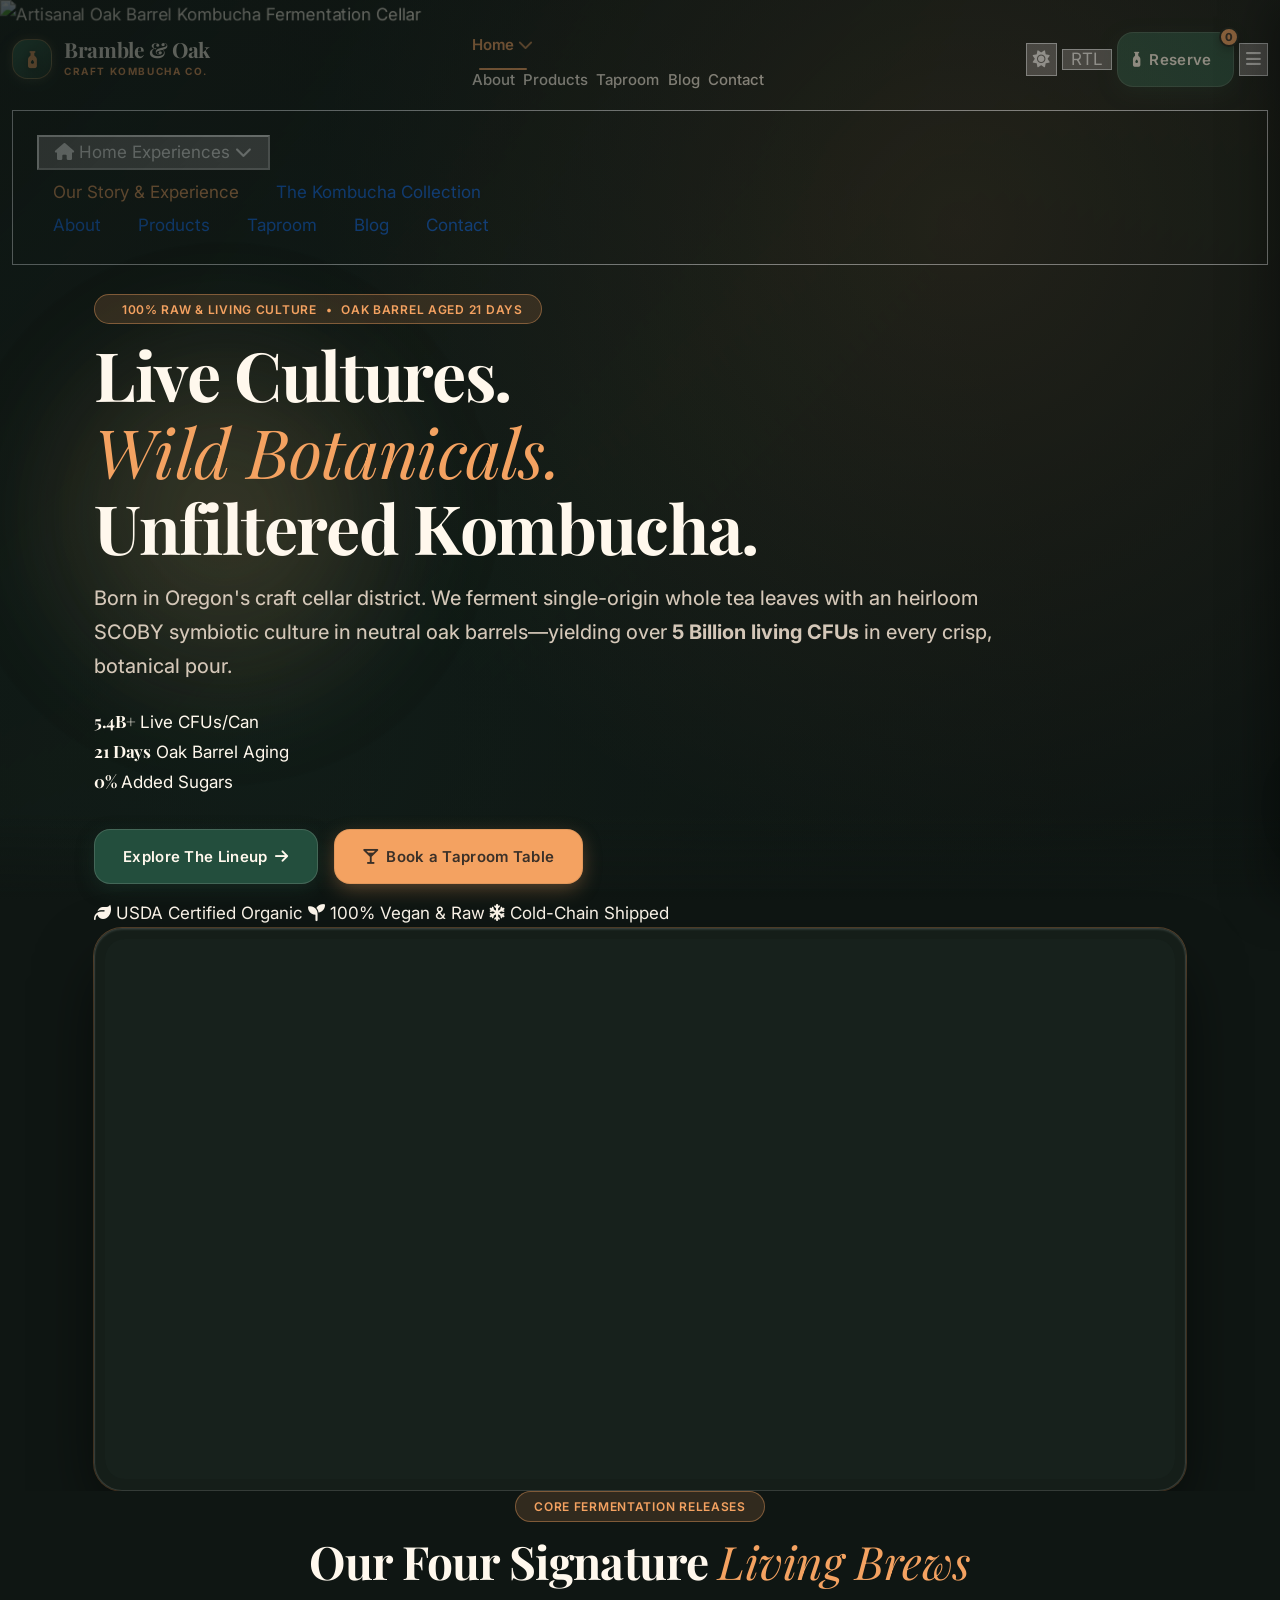
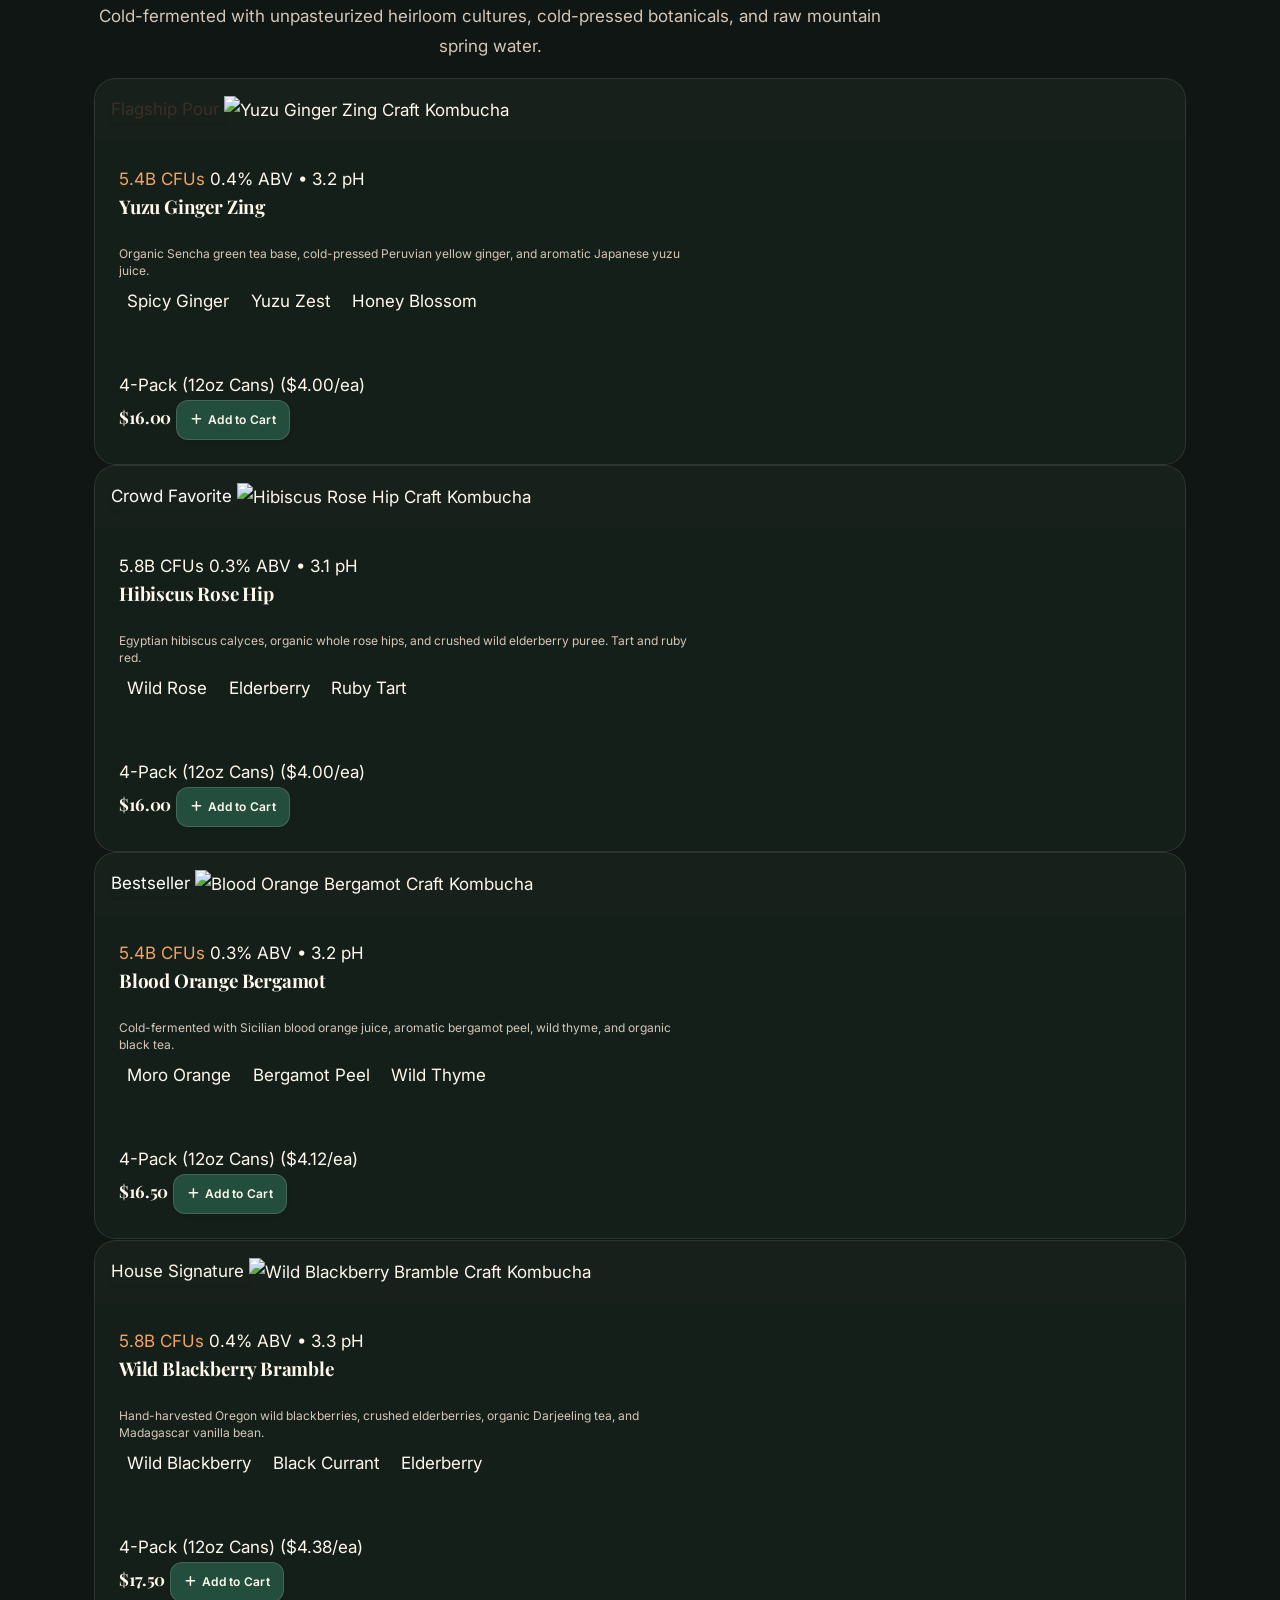
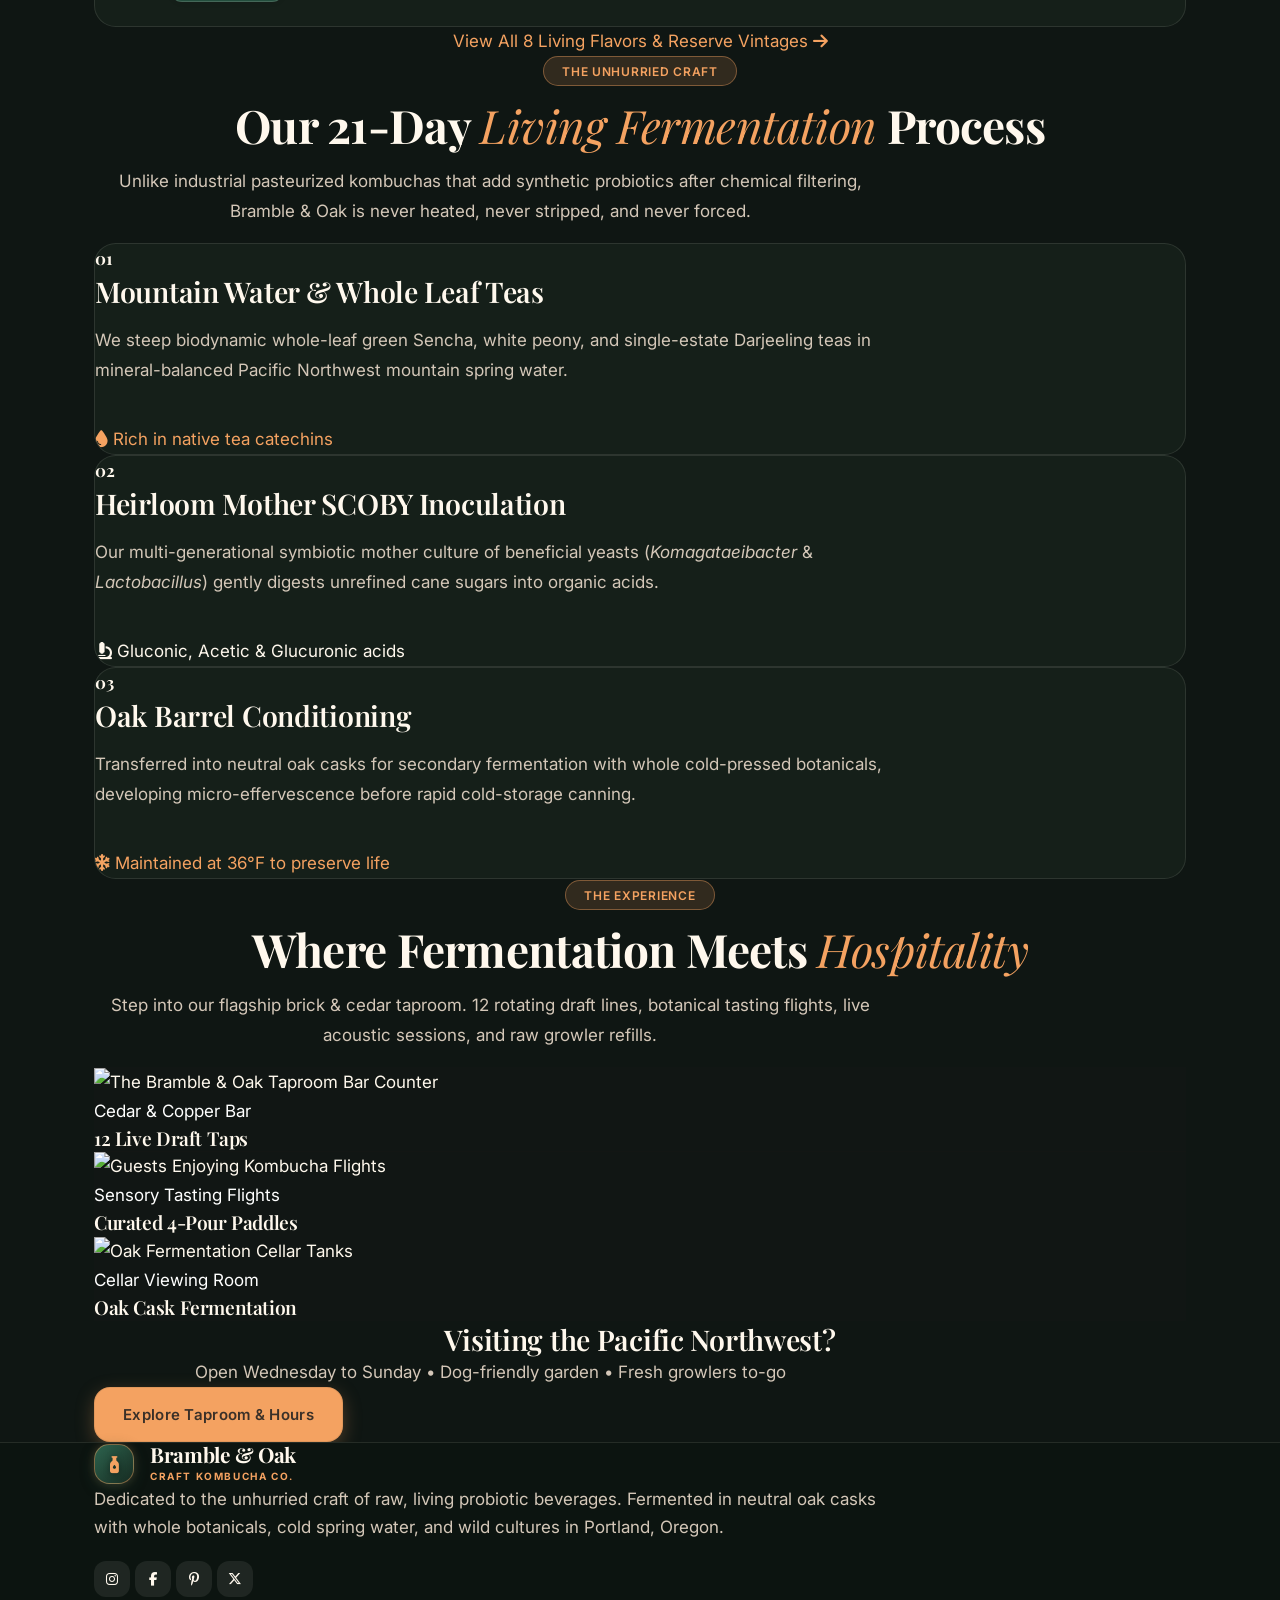
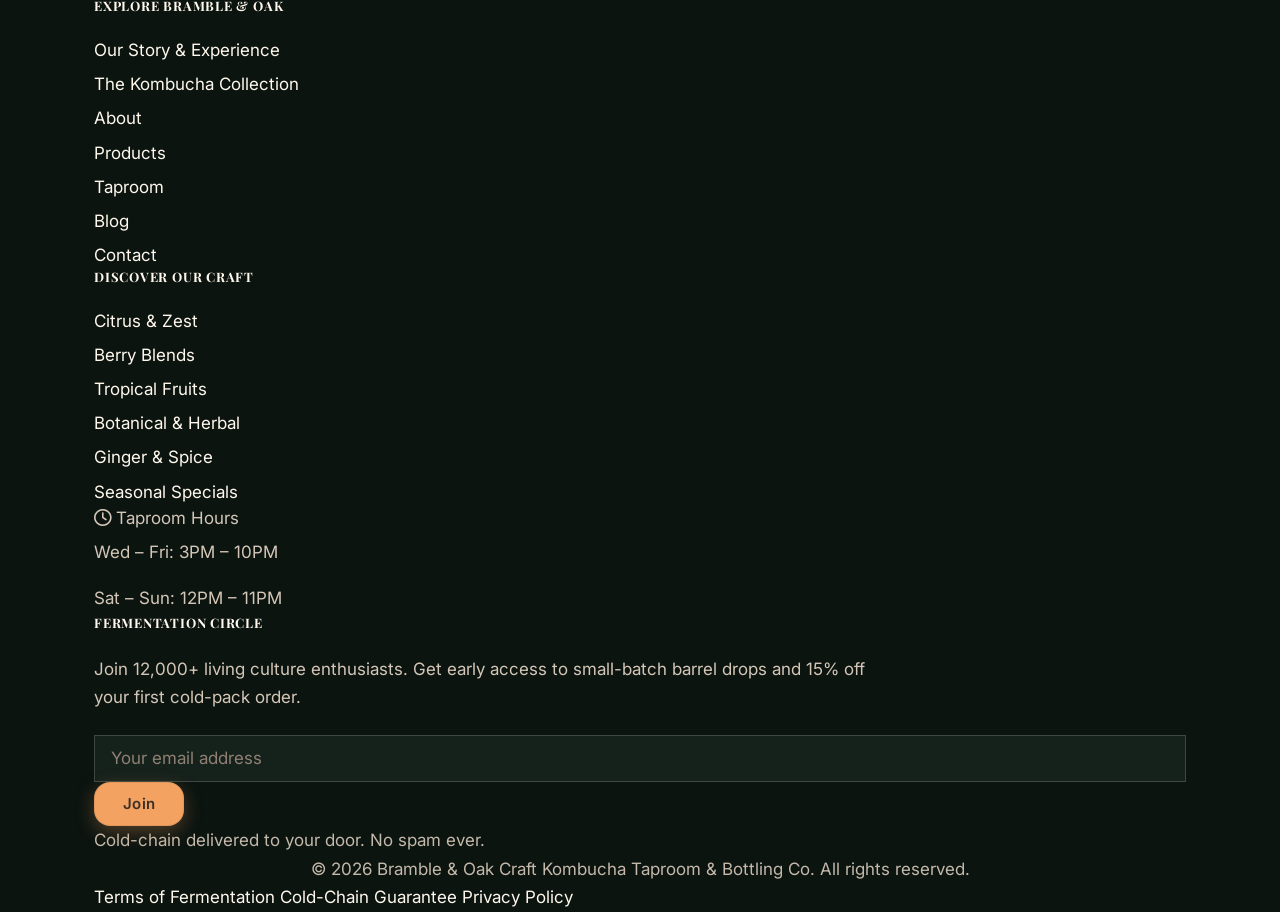
==== commit 382375fb: "Fix website issues" ====
--- a/index.html
+++ b/index.html
@@ -314,7 +314,7 @@
        H3: 24–30px desktop, 22–26px mobile
        ========================================================================== -->
   <section class="py-24 relative bg-[#F9F5EC]/60 dark:bg-[#111714]">
-    <div class="container mx-auto px-4 sm:px-6 lg:px-6 xl:px-8">
+    <div class="container mx-auto px-4 sm:px-6 lg:px-8">
       
       <!-- Section Header -->
       <div class="max-w-2xl mx-auto text-center space-y-3 mb-16" data-aos="fade-up">
@@ -554,7 +554,7 @@
        THE FERMENTATION PHILOSOPHY
        ========================================================================== -->
   <section class="py-24 relative overflow-hidden">
-    <div class="container mx-auto px-4 sm:px-6 lg:px-6 xl:px-8">
+    <div class="container mx-auto px-4 sm:px-6 lg:px-8">
       
       <div class="max-w-3xl mx-auto text-center space-y-3 mb-16" data-aos="fade-up">
         <span class="section-eyebrow">
@@ -569,56 +569,62 @@
       </div>
 
       <!-- 3-Step Process Cards -->
-      <div class="grid grid-cols-1 md:grid-cols-3 gap-8 relative">
+      <div class="grid grid-cols-1 md:grid-cols-3 gap-8 relative items-stretch">
         
         <!-- Step 1 -->
-        <div class="glass-card p-8 relative space-y-4 hover-lift" data-aos="fade-up" data-aos-delay="100">
-          <div class="w-14 h-14 rounded-2xl bg-[#F4A261]/15 text-warm-orange flex items-center justify-center font-bold text-2xl font-heading">
-            01
-          </div>
-          <h3 class="text-h3 font-heading font-bold text-stone-900 dark:text-white">
-            Mountain Water & Whole Leaf Teas
-          </h3>
-          <p class="text-sm text-stone-600 dark:text-stone-300 leading-relaxed">
-            We steep biodynamic whole-leaf green Sencha, white peony, and single-estate Darjeeling teas in mineral-balanced Pacific Northwest mountain spring water.
-          </p>
-          <div class="pt-2 text-xs font-semibold text-warm-orange flex items-center gap-1.5">
-            <i class="fa-solid fa-droplet"></i>
+        <div class="glass-card p-8 relative flex flex-col justify-between h-full hover-lift" data-aos="fade-up" data-aos-delay="100">
+          <div>
+            <div class="w-14 h-14 rounded-2xl bg-[#F4A261]/15 text-warm-orange flex items-center justify-center font-bold text-2xl font-heading mb-6">
+              01
+            </div>
+            <h3 class="text-h3 font-heading font-bold text-stone-900 dark:text-white min-h-[4.25rem] md:min-h-[5rem] lg:min-h-[5.5rem] flex items-start mb-3">
+              Mountain Water &amp; Whole Leaf Teas
+            </h3>
+            <p class="text-sm text-stone-600 dark:text-stone-300 leading-relaxed mb-6">
+              We steep biodynamic whole-leaf green Sencha, white peony, and single-estate Darjeeling teas in mineral-balanced Pacific Northwest mountain spring water.
+            </p>
+          </div>
+          <div class="pt-4 mt-auto border-t border-stone-200/50 dark:border-stone-800/60 text-xs font-semibold text-warm-orange flex items-center gap-2">
+            <i class="fa-solid fa-droplet text-warm-orange"></i>
             <span>Rich in native tea catechins</span>
           </div>
         </div>
 
         <!-- Step 2 -->
-        <div class="glass-card p-8 relative space-y-4 hover-lift" data-aos="fade-up" data-aos-delay="200">
-          <div class="w-14 h-14 rounded-2xl bg-[#234E3D]/15 text-[#234E3D] dark:text-[#F4A261] flex items-center justify-center font-bold text-2xl font-heading">
-            02
-          </div>
-          <h3 class="text-h3 font-heading font-bold text-stone-900 dark:text-white">
-            Heirloom Mother SCOBY Inoculation
-          </h3>
-          <p class="text-sm text-stone-600 dark:text-stone-300 leading-relaxed">
-            Our multi-generational symbiotic mother culture of beneficial yeasts (<em>Komagataeibacter</em> & <em>Lactobacillus</em>) gently digests unrefined cane sugars into organic acids.
-          </p>
-          <div class="pt-2 text-xs font-semibold text-[#234E3D] dark:text-[#F4A261] flex items-center gap-1.5">
-            <i class="fa-solid fa-microscope"></i>
-            <span>Gluconic, Acetic & Glucuronic acids</span>
+        <div class="glass-card p-8 relative flex flex-col justify-between h-full hover-lift" data-aos="fade-up" data-aos-delay="200">
+          <div>
+            <div class="w-14 h-14 rounded-2xl bg-[#234E3D]/15 dark:bg-[#F4A261]/15 text-[#234E3D] dark:text-[#F4A261] flex items-center justify-center font-bold text-2xl font-heading mb-6">
+              02
+            </div>
+            <h3 class="text-h3 font-heading font-bold text-stone-900 dark:text-white min-h-[4.25rem] md:min-h-[5rem] lg:min-h-[5.5rem] flex items-start mb-3">
+              Heirloom Mother SCOBY Inoculation
+            </h3>
+            <p class="text-sm text-stone-600 dark:text-stone-300 leading-relaxed mb-6">
+              Our multi-generational symbiotic mother culture of beneficial yeasts (<em>Komagataeibacter</em> &amp; <em>Lactobacillus</em>) gently digests unrefined cane sugars into organic acids.
+            </p>
+          </div>
+          <div class="pt-4 mt-auto border-t border-stone-200/50 dark:border-stone-800/60 text-xs font-semibold text-[#234E3D] dark:text-[#F4A261] flex items-center gap-2">
+            <i class="fa-solid fa-microscope text-[#234E3D] dark:text-[#F4A261]"></i>
+            <span>Gluconic, Acetic &amp; Glucuronic acids</span>
           </div>
         </div>
 
         <!-- Step 3 -->
-        <div class="glass-card p-8 relative space-y-4 hover-lift" data-aos="fade-up" data-aos-delay="300">
-          <div class="w-14 h-14 rounded-2xl bg-amber-700/15 text-amber-700 dark:text-[#F4A261] flex items-center justify-center font-bold text-2xl font-heading">
-            03
-          </div>
-          <h3 class="text-h3 font-heading font-bold text-stone-900 dark:text-white">
-            Oak Barrel Conditioning 
-          </h3>
-          <p class="text-sm text-stone-600 dark:text-stone-300 leading-relaxed">
-            Transferred into neutral oak casks for secondary fermentation with whole cold-pressed botanicals, developing micro-effervescence before rapid cold-storage canning.
-          </p>
-          <div class="pt-2 text-xs font-semibold text-warm-orange flex items-center gap-1.5">
-            <i class="fa-solid fa-snowflake"></i>
-            <span>Maintained at 36°F to preserve life</span>
+        <div class="glass-card p-8 relative flex flex-col justify-between h-full hover-lift" data-aos="fade-up" data-aos-delay="300">
+          <div>
+            <div class="w-14 h-14 rounded-2xl bg-amber-700/15 dark:bg-[#F4A261]/15 text-amber-700 dark:text-[#F4A261] flex items-center justify-center font-bold text-2xl font-heading mb-6">
+              03
+            </div>
+            <h3 class="text-h3 font-heading font-bold text-stone-900 dark:text-white min-h-[4.25rem] md:min-h-[5rem] lg:min-h-[5.5rem] flex items-start mb-3">
+              Oak Barrel Conditioning
+            </h3>
+            <p class="text-sm text-stone-600 dark:text-stone-300 leading-relaxed mb-6">
+              Transferred into neutral oak casks for secondary fermentation with whole cold-pressed botanicals, developing micro-effervescence before rapid cold-storage canning.
+            </p>
+          </div>
+          <div class="pt-4 mt-auto border-t border-stone-200/50 dark:border-stone-800/60 text-xs font-semibold text-warm-orange flex items-center gap-2">
+            <i class="fa-solid fa-snowflake text-warm-orange"></i>
+            <span>Maintained at 36&deg;F to preserve life</span>
           </div>
         </div>
 
@@ -631,7 +637,7 @@
        SOCIAL PROOF / TAPROOM ATMOSPHERE
        ========================================================================== -->
   <section class="py-24 bg-[#F9F5EC]/60 dark:bg-[#111714] relative">
-    <div class="container mx-auto px-4 sm:px-6 lg:px-6 xl:px-8">
+    <div class="container mx-auto px-4 sm:px-6 lg:px-8">
       
       <div class="max-w-2xl mx-auto text-center space-y-3 mb-16" data-aos="fade-up">
         <span class="section-eyebrow">
@@ -704,12 +710,12 @@
        GLOBAL COMPREHENSIVE FOOTER
        ========================================================================== -->
   <footer class="site-footer pt-16 pb-12">
-    <div class="container mx-auto px-4 sm:px-6 lg:px-6 xl:px-8">
-      <div class="grid grid-cols-1 sm:grid-cols-2 lg:grid-cols-12 gap-8 lg:gap-6 xl:gap-8 pb-12 border-b footer-divider">
+    <div class="container mx-auto px-4 sm:px-6 lg:px-8">
+      <div class="grid grid-cols-1 sm:grid-cols-2 lg:grid-cols-4 gap-8 lg:gap-8 xl:gap-10 pb-12 border-b footer-divider items-start">
         
-        <!-- Column 1 - Brand (3 cols) -->
-        <div class="lg:col-span-3 xl:col-span-3 space-y-4">
-          <a href="index.html" class="brand-logo flex items-center gap-3 group text-decoration-none m-0" aria-label="Bramble &amp; Oak Craft Kombucha">
+        <!-- Column 1 - Brand -->
+        <div class="space-y-4">
+          <a href="index.html" class="brand-logo flex items-center gap-3 group text-decoration-none" aria-label="Bramble &amp; Oak Craft Kombucha">
             <div class="brand-logo-icon">
               <i class="fa-solid fa-bottle-droplet text-lg"></i>
             </div>
@@ -718,7 +724,7 @@
               <span class="brand-logo-subtitle">Craft Kombucha Co.</span>
             </div>
           </a>
-          <p class="text-xs footer-desc max-w-sm m-0">
+          <p class="text-xs footer-desc max-w-sm">
             Dedicated to the unhurried craft of raw, living probiotic beverages. Fermented in neutral oak casks with whole botanicals, cold spring water, and wild cultures in Portland, Oregon.
           </p>
           <!-- Social Media Icons -->
@@ -738,10 +744,10 @@
           </div>
         </div>
 
-        <!-- Column 2 - Explore Bramble & Oak (2 cols) -->
-        <div class="lg:col-span-2 xl:col-span-2 space-y-3">
-          <h4 class="footer-heading text-xs m-0">Explore Bramble &amp; Oak</h4>
-          <ul class="space-y-2 text-xs p-0 m-0 list-none">
+        <!-- Column 2 - Explore Bramble & Oak -->
+        <div>
+          <h4 class="footer-heading text-xs mb-5 lg:whitespace-nowrap">Explore Bramble &amp; Oak</h4>
+          <ul class="space-y-2.5 text-xs p-0 list-none">
             <li><a href="index.html" class="footer-link">Our Story &amp; Experience</a></li>
             <li><a href="home-niche.html" class="footer-link">The Kombucha Collection</a></li>
             <li><a href="about.html" class="footer-link">About</a></li>
@@ -752,10 +758,10 @@
           </ul>
         </div>
 
-        <!-- Column 3 - Discover Our Craft (3 cols) -->
-        <div class="lg:col-span-3 xl:col-span-3 space-y-3">
-          <h4 class="footer-heading text-xs m-0">Discover Our Craft</h4>
-          <ul class="space-y-2 text-xs p-0 m-0 list-none">
+        <!-- Column 3 - Discover Our Craft -->
+        <div>
+          <h4 class="footer-heading text-xs mb-5 lg:whitespace-nowrap">Discover Our Craft</h4>
+          <ul class="space-y-2.5 text-xs p-0 list-none">
             <li><a href="products.html?category=citrus-zest" class="footer-link">Citrus &amp; Zest</a></li>
             <li><a href="products.html?category=berry-blends" class="footer-link">Berry Blends</a></li>
             <li><a href="products.html?category=tropical-fruits" class="footer-link">Tropical Fruits</a></li>
@@ -763,24 +769,24 @@
             <li><a href="products.html?category=ginger-spice" class="footer-link">Ginger &amp; Spice</a></li>
             <li><a href="products.html?category=seasonal-specials" class="footer-link">Seasonal Specials</a></li>
           </ul>
-          <div class="pt-2.5 border-t border-stone-200/50 dark:border-stone-800/50 text-[11px] footer-desc space-y-0.5">
-            <p class="m-0 font-semibold text-[#234E3D] dark:text-[#F4A261] flex items-center gap-1.5">
+          <div class="mt-6 pt-3.5 border-t border-stone-200/50 dark:border-stone-800/50 text-[11px] footer-desc space-y-1">
+            <p class="font-semibold text-[#234E3D] dark:text-[#F4A261] flex items-center gap-1.5 mb-1">
               <i class="fa-regular fa-clock text-[10px]"></i>
               <span>Taproom Hours</span>
             </p>
-            <p class="m-0">Wed &ndash; Fri: 3PM &ndash; 10PM</p>
-            <p class="m-0">Sat &ndash; Sun: 12PM &ndash; 11PM</p>
-          </div>
-        </div>
-
-        <!-- Column 4 - Fermentation Circle (Newsletter) (4 cols) -->
-        <div class="lg:col-span-4 xl:col-span-4 space-y-3">
-          <h4 class="footer-heading text-xs m-0">Fermentation Circle</h4>
-          <p class="text-xs footer-desc leading-relaxed m-0">
+            <p class="mb-0.5">Wed &ndash; Fri: 3PM &ndash; 10PM</p>
+            <p class="mb-0">Sat &ndash; Sun: 12PM &ndash; 11PM</p>
+          </div>
+        </div>
+
+        <!-- Column 4 - Fermentation Circle (Newsletter) -->
+        <div>
+          <h4 class="footer-heading text-xs mb-5 lg:whitespace-nowrap">Fermentation Circle</h4>
+          <p class="text-xs footer-desc leading-relaxed mb-4">
             Join 12,000+ living culture enthusiasts. Get early access to small-batch barrel drops and 15% off your first cold-pack order.
           </p>
 
-          <form class="newsletter-form space-y-2 mt-4 pt-1">
+          <form class="newsletter-form space-y-2.5">
             <div class="flex gap-2 w-full">
               <input type="email" placeholder="Your email address" required autocapitalize="none" spellcheck="false" pattern="[a-z0-9._%+\-]+@[a-z0-9.\-]+\.[a-z]{2,}$" 
                 class="footer-input flex-1 min-w-0 px-3 py-2 text-xs rounded-xl focus:outline-none focus:ring-2 focus:ring-[#F4A261]">
@@ -788,7 +794,7 @@
                 Join
               </button>
             </div>
-            <span class="block text-[11px] footer-desc">Cold-chain delivered to your door. No spam ever.</span>
+            <span class="block text-[11px] footer-desc mt-1.5">Cold-chain delivered to your door. No spam ever.</span>
           </form>
         </div>
 
--- a/assets/css/custom.css
+++ b/assets/css/custom.css
@@ -2146,13 +2146,17 @@
   line-height: 1.4;
   letter-spacing: 0.06em;
   text-transform: uppercase;
-  margin-top: 0;
-  margin-bottom: 1.25rem !important;
+  margin-top: 0 !important;
+  margin-bottom: 1.35rem !important;
   display: block;
-  white-space: normal !important;
-  word-wrap: break-word;
-  overflow-wrap: break-word;
   transition: color 0.3s ease;
+}
+
+@media (min-width: 1024px) {
+  .site-footer .footer-heading {
+    white-space: nowrap !important;
+    min-height: 1.25rem;
+  }
 }
 
 .footer-desc {
@@ -2227,7 +2231,8 @@
   .site-footer .footer-heading {
     font-size: 0.75rem !important;
     letter-spacing: 0.05em !important;
-    margin-bottom: 1rem !important;
+    margin-bottom: 1.35rem !important;
+    white-space: nowrap !important;
   }
   .site-footer .grid {
     column-gap: 1.5rem !important;
@@ -2819,12 +2824,10 @@
   font-size: 1.125rem !important;
   line-height: 1.35 !important;
   font-weight: 700;
-  height: 2.85rem !important;
-  min-height: 2.85rem !important;
-  max-height: 2.85rem !important;
-  display: -webkit-box !important;
-  -webkit-line-clamp: 2 !important;
-  -webkit-box-orient: vertical !important;
+  height: 3.05rem !important;
+  min-height: 3.05rem !important;
+  max-height: 3.05rem !important;
+  display: block !important;
   overflow: hidden !important;
   margin: 0 !important;
 }
@@ -2842,9 +2845,9 @@
 @media (min-width: 1280px) {
   .featured-card-title {
     font-size: 1.175rem !important;
-    height: 3rem !important;
-    min-height: 3rem !important;
-    max-height: 3rem !important;
+    height: 3.25rem !important;
+    min-height: 3.25rem !important;
+    max-height: 3.25rem !important;
   }
 }
 
@@ -2855,9 +2858,7 @@
   height: 2.35rem !important;
   min-height: 2.35rem !important;
   max-height: 2.35rem !important;
-  display: -webkit-box !important;
-  -webkit-line-clamp: 2 !important;
-  -webkit-box-orient: vertical !important;
+  display: block !important;
   overflow: hidden !important;
   margin: 0 !important;
 }
@@ -2911,11 +2912,23 @@
 }
 
 .product-card-price-row {
-  height: 1.75rem !important;
+  height: 1.85rem !important;
   display: flex !important;
   align-items: center !important;
   justify-content: space-between !important;
+  flex-wrap: nowrap !important;
   white-space: nowrap !important;
+  width: 100% !important;
+  gap: 0.5rem !important;
+}
+
+.product-card-price-row > div:first-child {
+  display: flex !important;
+  align-items: baseline !important;
+  flex-wrap: nowrap !important;
+  white-space: nowrap !important;
+  gap: 0.35rem !important;
+  min-width: 0 !important;
 }
 
 .product-card-price-row .price-val {
@@ -2923,6 +2936,11 @@
   font-weight: 700;
   font-size: 1.25rem;
   line-height: 1;
+  white-space: nowrap !important;
+}
+
+.product-card-price-row span {
+  white-space: nowrap !important;
 }
 
 @media (max-width: 639.98px) {
@@ -3442,3 +3460,24 @@
     letter-spacing: 0.02em !important;
   }
 }
+
+/* ==========================================================================
+   EQUAL-HEIGHT & VERTICAL BASELINE ALIGNMENT FOR CARDS & PROCESS STEPS
+   ========================================================================== */
+.glass-card.flex.flex-col {
+  display: flex !important;
+  flex-direction: column !important;
+  justify-content: space-between !important;
+  height: 100% !important;
+}
+
+.glass-card.flex.flex-col > div:first-child {
+  display: flex;
+  flex-direction: column;
+  flex: 1 1 auto;
+}
+
+.glass-card.flex.flex-col > div:first-child > p {
+  flex-grow: 1;
+}
+
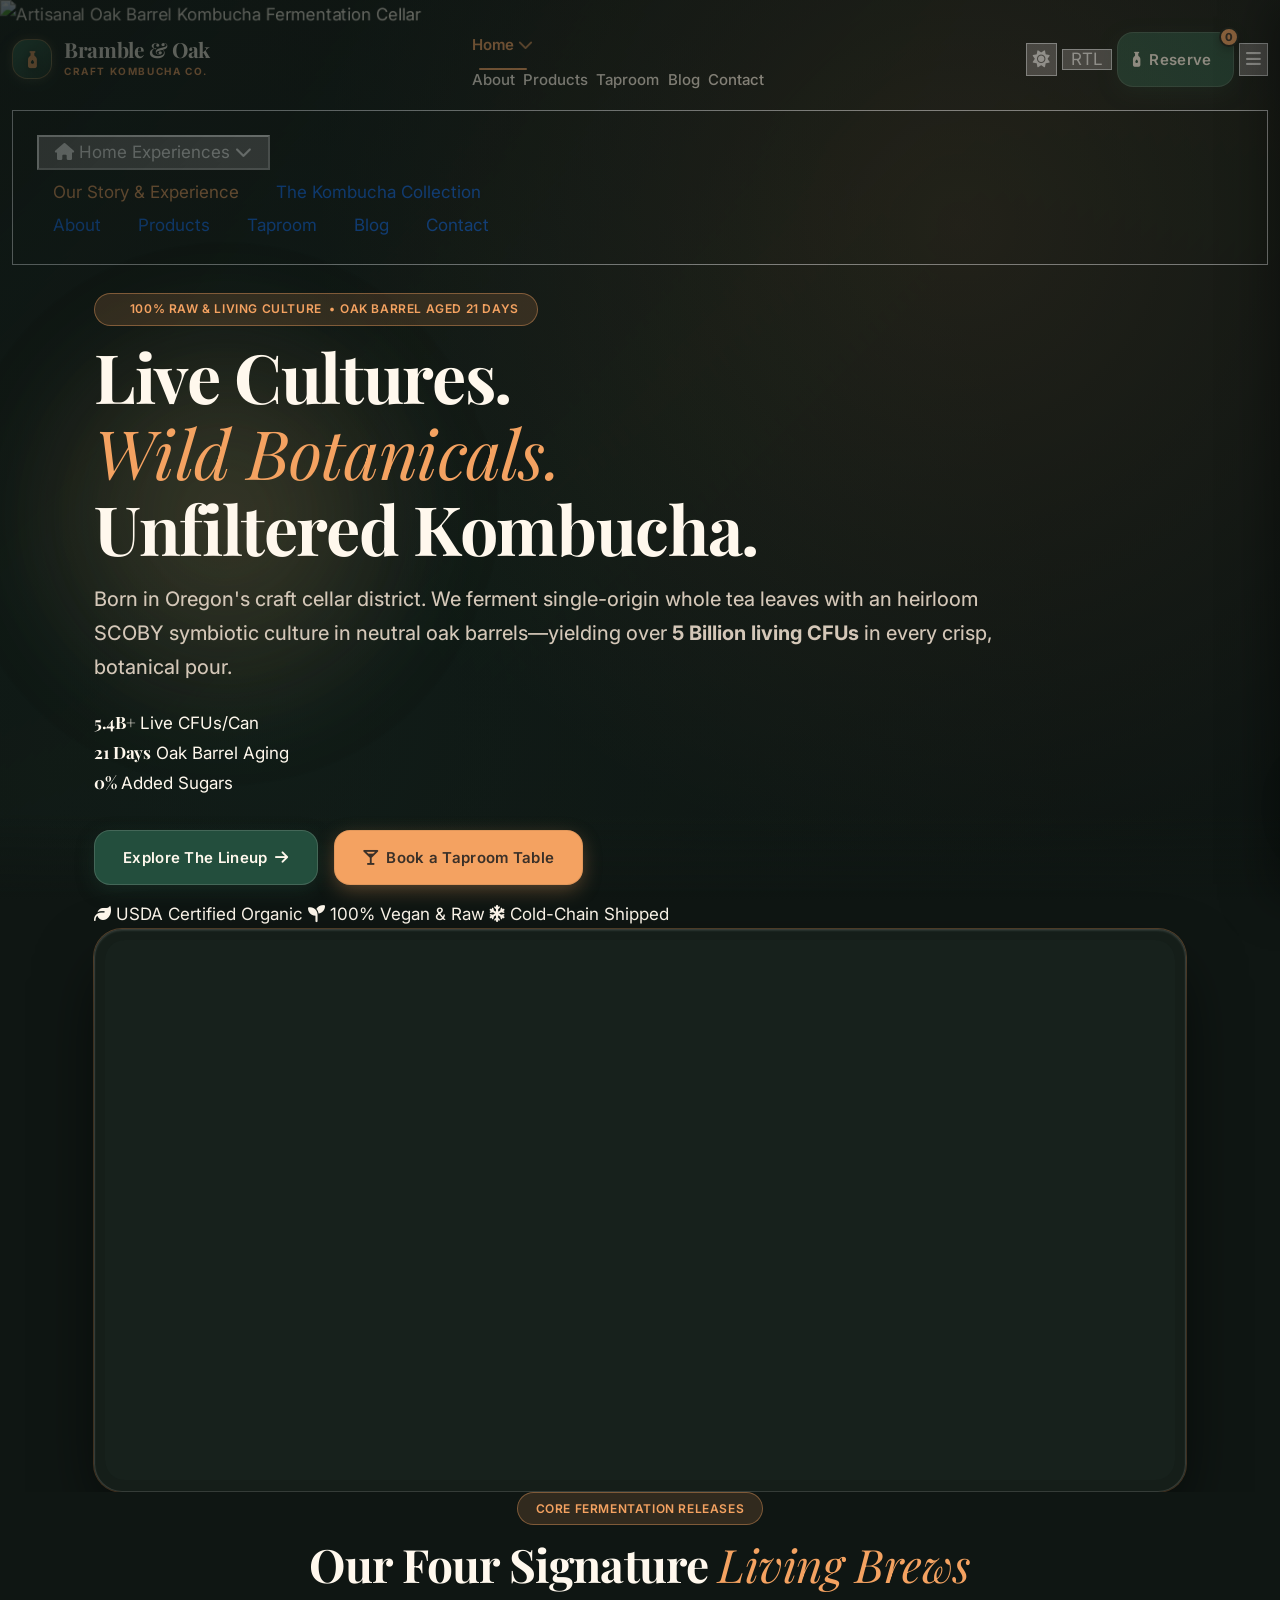
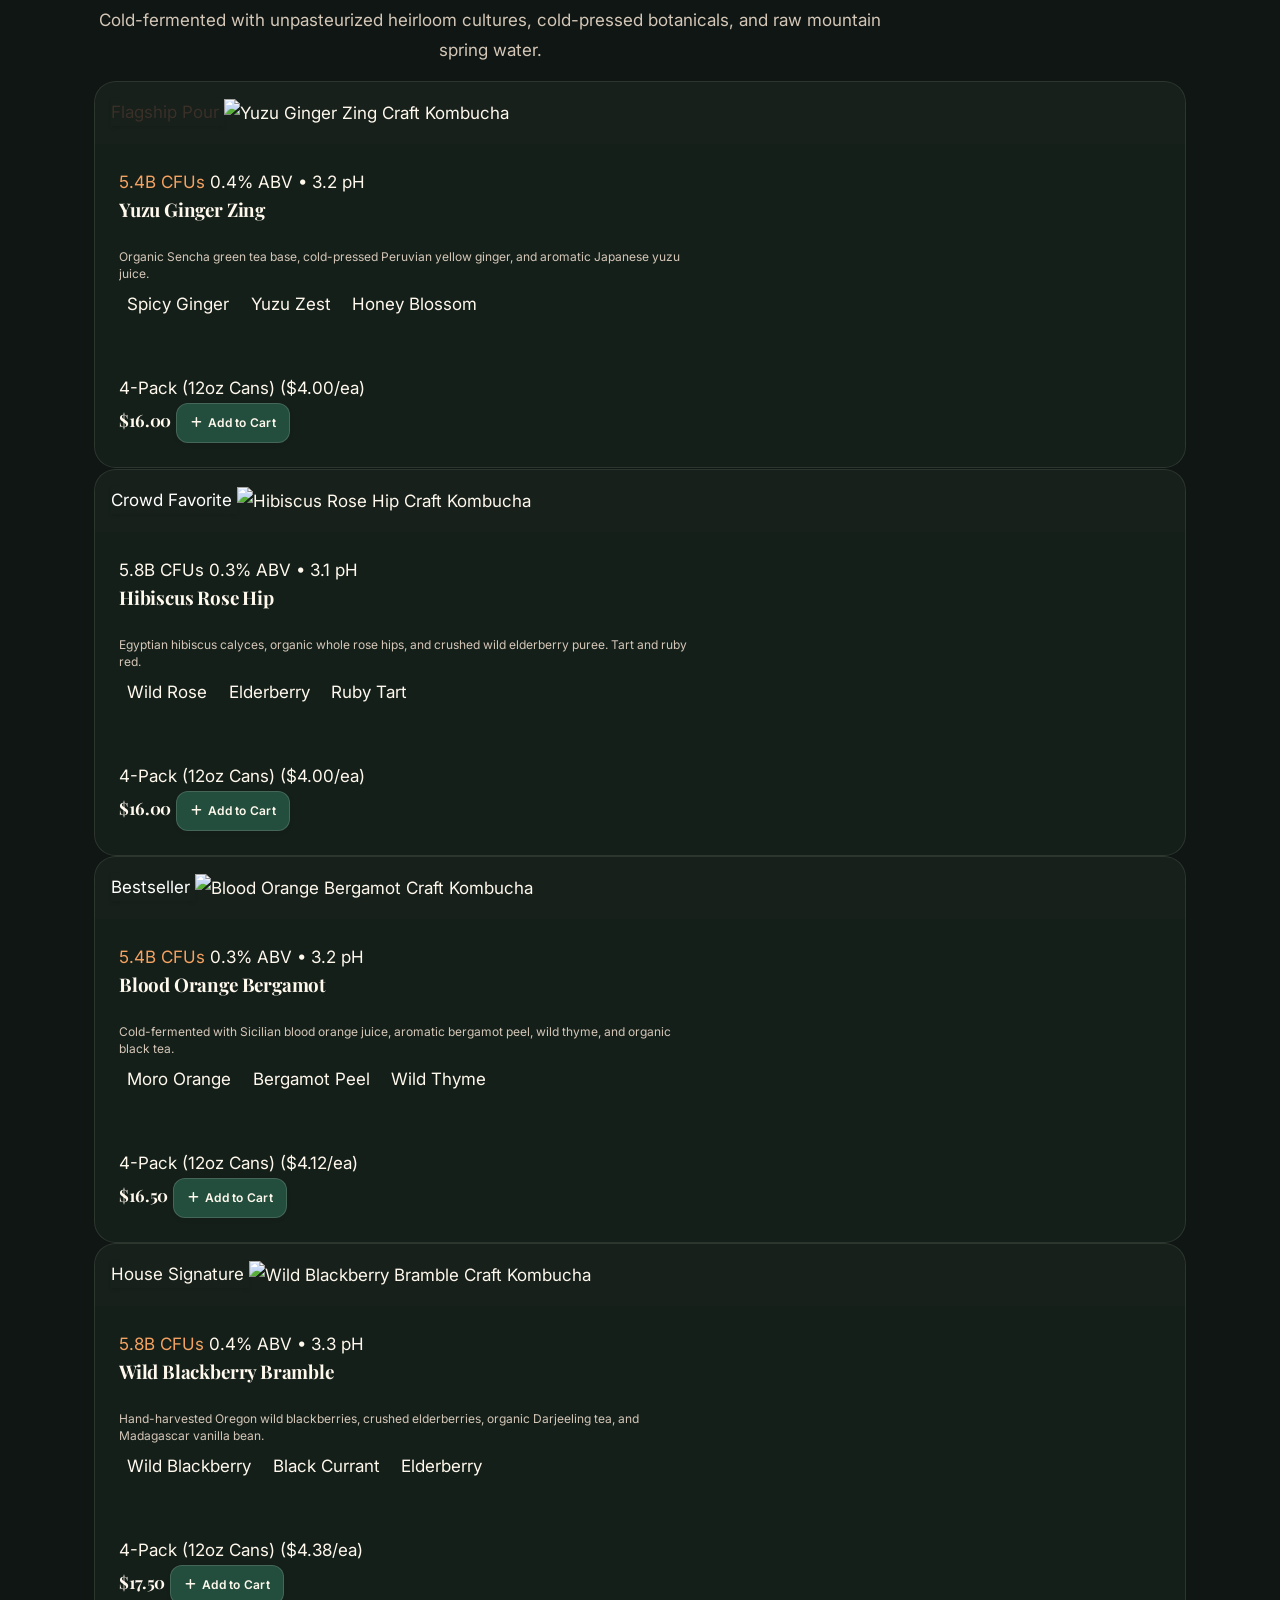
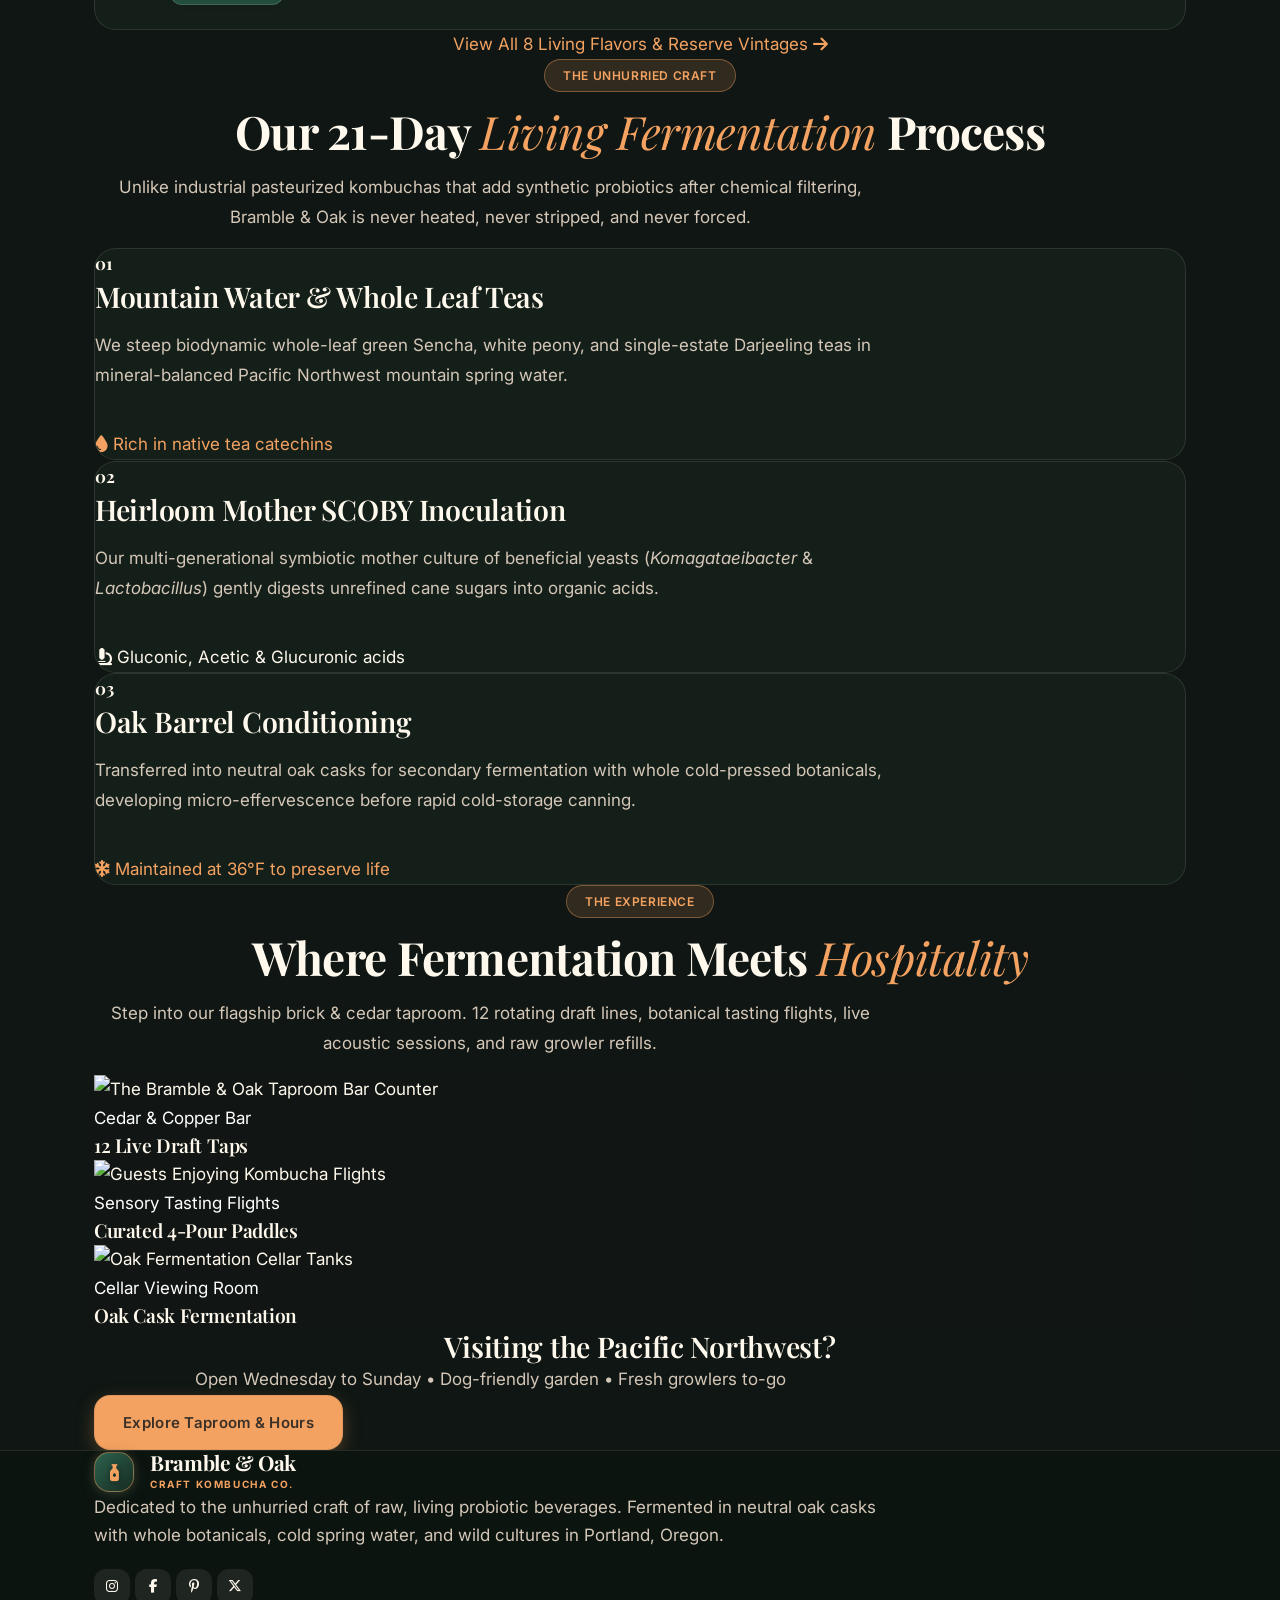
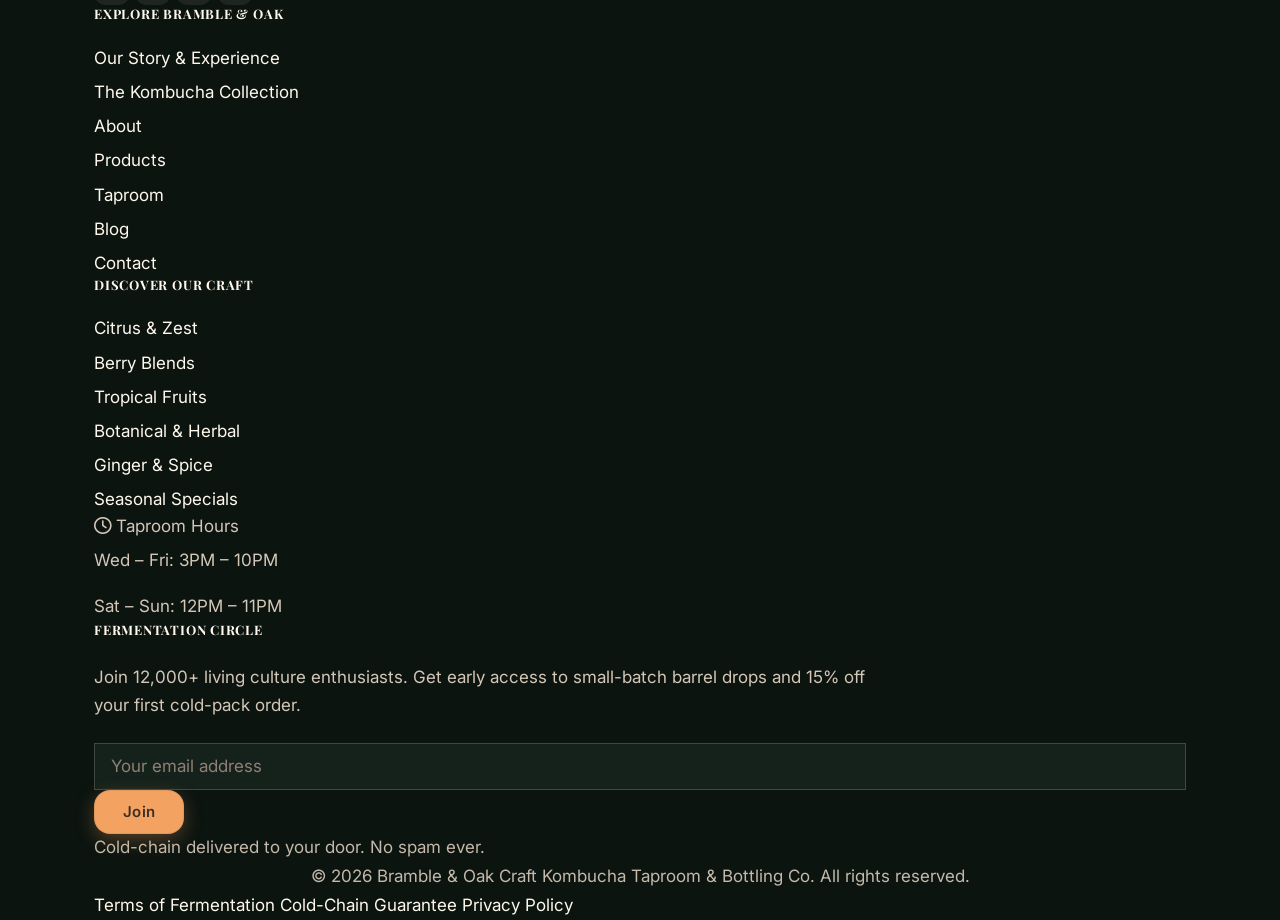
==== commit bcb89a7e: "Fix website issues" ====
--- a/index.html
+++ b/index.html
@@ -221,14 +221,15 @@
         <!-- Left Column: Copy & CTAs with Cinematic Staggered Entrance -->
         <div class="lg:col-span-7 space-y-6">
           <!-- Quality Pill Badges with Balanced Letter Spacing -->
-          <div class="section-eyebrow hero-eyebrow-enter">
-            <span class="relative flex h-2 w-2 shrink-0 items-center justify-center">
+          <div class="section-eyebrow announcement-badge hero-eyebrow-enter">
+            <span class="relative flex h-2 w-2 shrink-0 items-center justify-center announcement-indicator">
               <span class="animate-ping absolute inline-flex h-full w-full rounded-full bg-emerald-500 opacity-75"></span>
               <span class="relative inline-flex rounded-full h-2 w-2 bg-emerald-600 dark:bg-emerald-400"></span>
             </span>
-            <span class="whitespace-nowrap">100% Raw &amp; Living Culture</span>
-            <span class="text-stone-400 dark:text-stone-500">&bull;</span>
-            <span class="whitespace-nowrap">Oak Barrel Aged 21 Days</span>
+            <span class="announcement-text eyebrow-text">
+              <span class="inline-block whitespace-nowrap">100% Raw &amp; Living Culture</span>
+              <span class="inline-block whitespace-nowrap"><span class="mx-1 text-stone-400 dark:text-stone-500">&bull;</span>Oak Barrel Aged 21 Days</span>
+            </span>
           </div>
 
           <!-- Fluid H1: 56–72px desktop, 36–44px mobile -->
--- a/assets/css/custom.css
+++ b/assets/css/custom.css
@@ -474,16 +474,22 @@
   letter-spacing: -0.01em;
 }
 
-/* Section Eyebrow Label */
-.section-eyebrow {
+/* ==========================================================================
+   ANNOUNCEMENT BADGE & SECTION EYEBROW - RESPONSIVE LAYOUT & OVERFLOW FIX
+   ========================================================================== */
+.section-eyebrow,
+.announcement-badge {
   display: inline-flex;
   align-items: center;
   gap: 0.55rem;
+  width: fit-content;
+  max-width: 100%;
+  box-sizing: border-box;
   font-family: var(--font-body);
   font-size: 0.75rem;
   font-weight: 600;
   text-transform: uppercase;
-  letter-spacing: 0.06em;
+  letter-spacing: 0.05em;
   padding: 0.425rem 1.125rem !important;
   border-radius: 9999px;
   background-color: rgba(255, 255, 255, 0.95);
@@ -491,70 +497,99 @@
   border: 1px solid rgba(154, 52, 18, 0.32);
   margin-bottom: 0.75rem;
   box-shadow: 0 1px 3px rgba(58, 48, 40, 0.05);
+  white-space: normal !important;
+  line-height: 1.45;
+}
+
+.hero-eyebrow-enter.section-eyebrow,
+.section-eyebrow.hero-eyebrow-enter,
+.announcement-badge {
+  box-sizing: border-box;
   max-width: 100%;
-  box-sizing: border-box;
-  white-space: nowrap;
-  line-height: 1.25;
-}
-
-.hero-eyebrow-enter.section-eyebrow,
-.section-eyebrow.hero-eyebrow-enter {
-  padding: 0.425rem 1.125rem !important;
-  gap: 0.55rem;
-  box-sizing: border-box;
-  white-space: nowrap !important;
-  flex-wrap: nowrap !important;
-}
-
-/* Specific 1024px tablet/laptop breakpoint calibration */
-@media (min-width: 1024px) and (max-width: 1279.98px) {
-  .section-eyebrow.hero-eyebrow-enter,
-  .hero-eyebrow-enter.section-eyebrow {
+  white-space: normal !important;
+}
+
+.announcement-badge .announcement-indicator,
+.section-eyebrow .announcement-indicator {
+  display: inline-flex;
+  align-items: center;
+  justify-content: center;
+  flex-shrink: 0;
+  width: 8px;
+  height: 8px;
+  align-self: center;
+}
+
+.section-eyebrow .announcement-text,
+.section-eyebrow .eyebrow-text,
+.announcement-badge .announcement-text {
+  flex: 1 1 auto;
+  min-width: 0;
+  max-width: 100%;
+  overflow-wrap: anywhere;
+  line-height: 1.45;
+  white-space: normal;
+}
+
+/* Tablet view (640px to 1023.98px) */
+@media (min-width: 640px) and (max-width: 1023.98px) {
+  .section-eyebrow,
+  .announcement-badge,
+  .hero-eyebrow-enter.section-eyebrow,
+  .section-eyebrow.hero-eyebrow-enter {
     font-size: 0.7125rem !important;
     letter-spacing: 0.04em !important;
     padding: 0.375rem 1rem !important;
     gap: 0.45rem !important;
-    max-width: 100% !important;
-    white-space: nowrap !important;
-    flex-wrap: nowrap !important;
-  }
-}
-
-/* Tablet view (640px to 1023px) - single column, generous room */
-@media (min-width: 640px) and (max-width: 1023.98px) {
-  .section-eyebrow.hero-eyebrow-enter,
-  .hero-eyebrow-enter.section-eyebrow {
-    font-size: 0.6875rem !important;
-    letter-spacing: 0.035em !important;
-    padding: 0.35rem 0.95rem !important;
-    gap: 0.4rem !important;
-    white-space: nowrap !important;
-    flex-wrap: nowrap !important;
-  }
-}
-
+    max-width: 100%;
+  }
+}
+
+/* Mobile & Narrow view (<= 639.98px) */
 @media (max-width: 639.98px) {
-  .section-eyebrow {
-    font-size: 0.6875rem;
-    padding: 0.325rem 0.85rem !important;
-    letter-spacing: 0.04em;
-    gap: 0.35rem;
-    max-width: 100%;
-  }
+  .section-eyebrow,
+  .announcement-badge,
   .hero-eyebrow-enter.section-eyebrow,
   .section-eyebrow.hero-eyebrow-enter {
-    white-space: nowrap !important;
-    flex-wrap: nowrap !important;
+    font-size: 0.6875rem !important;
+    padding: 0.375rem 0.85rem !important;
+    letter-spacing: 0.035em !important;
+    gap: 0.45rem !important;
     border-radius: 9999px !important;
-    padding: 0.35rem 0.85rem !important;
-    font-size: 0.65rem !important;
-    letter-spacing: 0.03em !important;
-    gap: 0.35rem !important;
-    line-height: 1.25 !important;
-  }
-}
-
-html.dark .section-eyebrow {
+    width: fit-content;
+    max-width: 100% !important;
+    white-space: normal !important;
+  }
+  .section-eyebrow .announcement-text,
+  .section-eyebrow .eyebrow-text,
+  .announcement-badge .announcement-text {
+    line-height: 1.4 !important;
+    white-space: normal !important;
+  }
+}
+
+/* Extra small mobile (<= 425px) - as specifically requested */
+@media (max-width: 425px) {
+  .section-eyebrow,
+  .announcement-badge,
+  .hero-eyebrow-enter.section-eyebrow,
+  .section-eyebrow.hero-eyebrow-enter {
+    width: 100%;
+    padding: 8px 11px !important;
+    gap: 6px !important;
+    font-size: 11px !important;
+    border-radius: 1.15rem !important;
+  }
+  .section-eyebrow .announcement-text,
+  .section-eyebrow .eyebrow-text,
+  .announcement-badge .announcement-text {
+    font-size: 11px !important;
+    line-height: 1.4 !important;
+  }
+}
+
+html.dark .section-eyebrow,
+html.dark .announcement-badge {
   color: var(--color-warm-orange);
   background-color: rgba(244, 162, 97, 0.15);
   border-color: rgba(244, 162, 97, 0.4);
@@ -2956,6 +2991,74 @@
   justify-content: center !important;
 }
 
+/* ==========================================================================
+   BLOG ARTICLE CARD NORMALIZATION & RESPONSIVE HORIZONTAL ALIGNMENT
+   ========================================================================== */
+.blog-card-title {
+  font-family: var(--font-heading);
+  font-weight: 700;
+  font-size: 1.125rem !important;
+  line-height: 1.35 !important;
+  height: 3.25rem !important;
+  min-height: 3.25rem !important;
+  max-height: 3.25rem !important;
+  display: block !important;
+  overflow: hidden !important;
+  margin: 0 !important;
+}
+
+@media (max-width: 639.98px) {
+  .blog-card-title {
+    font-size: 1.05rem !important;
+    height: 3rem !important;
+    min-height: 3rem !important;
+    max-height: 3rem !important;
+    line-height: 1.3 !important;
+  }
+}
+
+@media (min-width: 1280px) {
+  .blog-card-title {
+    font-size: 1.175rem !important;
+    height: 3.35rem !important;
+    min-height: 3.35rem !important;
+    max-height: 3.35rem !important;
+  }
+}
+
+.blog-card-excerpt {
+  font-size: 0.75rem !important;
+  line-height: 1.55 !important;
+  height: 3.6rem !important;
+  min-height: 3.6rem !important;
+  max-height: 3.6rem !important;
+  display: -webkit-box !important;
+  -webkit-box-orient: vertical !important;
+  -webkit-line-clamp: 3 !important;
+  overflow: hidden !important;
+  margin: 0 !important;
+}
+
+@media (max-width: 639.98px) {
+  .blog-card-excerpt {
+    font-size: 0.75rem !important;
+    height: 3.5rem !important;
+    min-height: 3.5rem !important;
+    max-height: 3.5rem !important;
+    line-height: 1.5 !important;
+  }
+}
+
+.blog-card-footer {
+  margin-top: auto !important;
+  padding-top: 1rem !important;
+  min-height: 3.5rem !important;
+  display: flex !important;
+  align-items: center !important;
+  justify-content: space-between !important;
+}
+
+
 /* Cart Drawer Item Responsive Typography & Spacing */
 .cart-item-title {
   font-family: var(--font-heading);
